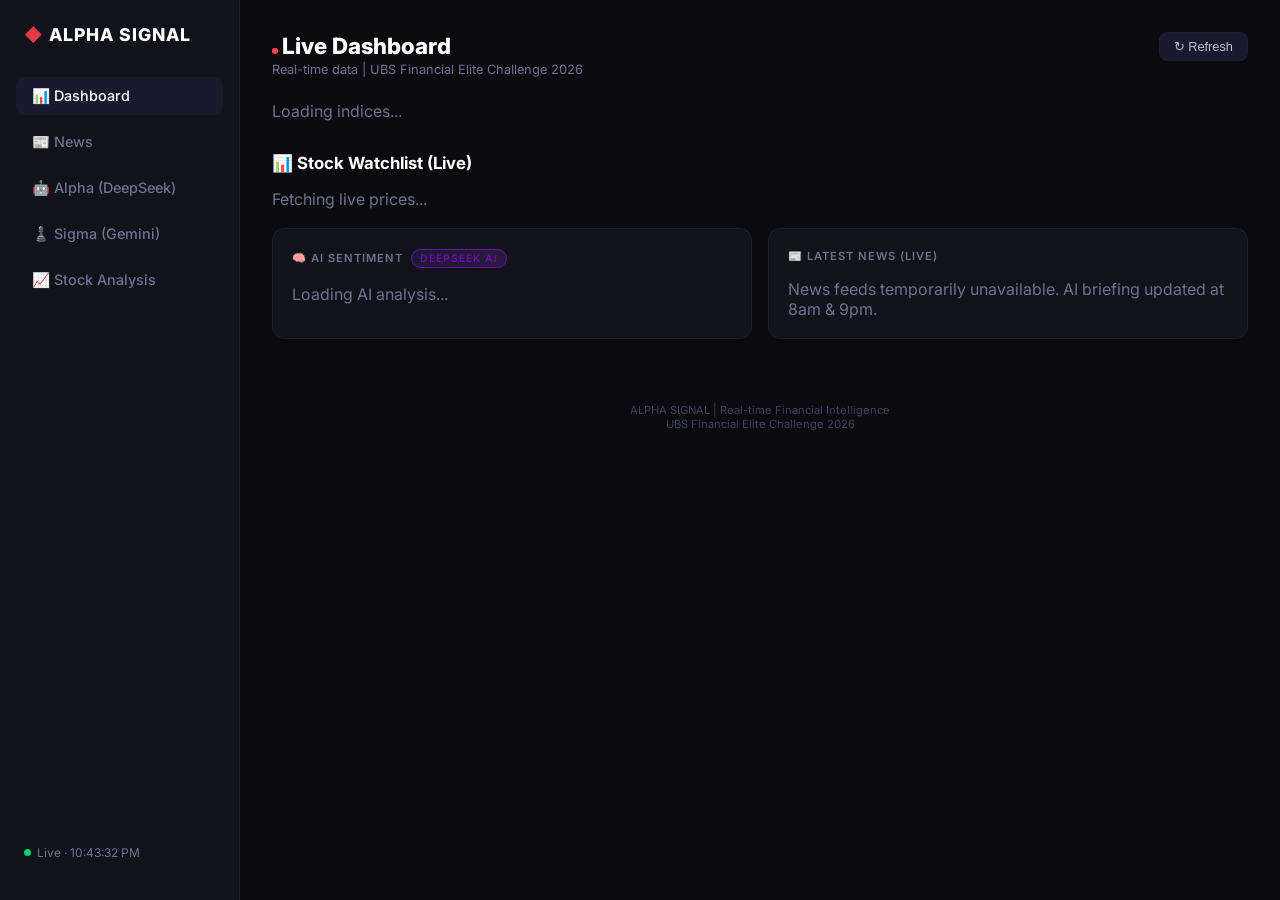
==== docs/index.html @ ae9f5c09 "Add fallback to DeepSeek if Gemini API key fails Made-with: Cursor" ====
<!DOCTYPE html>
<html lang="en">
<head>
<meta charset="UTF-8">
<meta name="viewport" content="width=device-width, initial-scale=1.0">
<title>Alpha Signal | AI Financial Intelligence</title>
<link href="https://fonts.googleapis.com/css2?family=Inter:wght@400;500;600;700;800&display=swap" rel="stylesheet">
<style>
:root{--bg:#0a0a0f;--bg2:#12121a;--card:#1a1a2e;--border:#1e1e2e;--border2:#2a2a3a;--txt:#fff;--txt2:#c0c0d0;--muted:#707090;--red:#e63946;--green:#00d26a;--blue:#4361ee;--yellow:#ffd60a;--purple:#7209b7}
*{margin:0;padding:0;box-sizing:border-box}
body{font-family:'Inter',sans-serif;background:var(--bg);color:var(--txt2);min-height:100vh;display:flex}
.sidebar{position:fixed;top:0;left:0;width:240px;height:100vh;background:var(--bg2);border-right:1px solid var(--border);padding:1.5rem 1rem;z-index:1000;transition:transform .3s ease;display:flex;flex-direction:column}
.sidebar-header{display:flex;justify-content:space-between;align-items:center;margin-bottom:2rem;padding:0 .5rem}
.logo{font-size:1.1rem;font-weight:800;color:var(--txt);letter-spacing:1px}.logo span{color:var(--red)}
.nav-links{display:flex;flex-direction:column;gap:8px;list-style:none;flex:1}
.nav-links a{color:var(--muted);text-decoration:none;padding:10px 16px;border-radius:8px;font-size:.9rem;font-weight:500;transition:.2s;cursor:pointer;display:flex;align-items:center;gap:10px}
.nav-links a:hover,.nav-links a.active{color:var(--txt);background:var(--card)}
.status{display:flex;align-items:center;gap:6px;font-size:.75rem;color:var(--muted);padding:1rem .5rem}
.dot{width:7px;height:7px;border-radius:50%;background:var(--green);animation:p 2s infinite}
@keyframes p{0%,100%{opacity:1}50%{opacity:.4}}
.main{padding:2rem;margin-left:240px;flex:1;max-width:1200px;width:calc(100% - 240px)}
.mobile-header{display:none}
.overlay{display:none}
.close-btn{display:none;background:none;border:none;color:var(--txt);font-size:1.5rem;cursor:pointer}
.g2{display:grid;grid-template-columns:1fr 1fr;gap:1rem}
.g3{display:grid;grid-template-columns:1fr 1fr 1fr;gap:1rem}
.g4{display:grid;grid-template-columns:repeat(auto-fit, minmax(220px, 1fr));gap:1rem}
.card{background:var(--bg2);border:1px solid var(--border);border-radius:12px;padding:1.2rem;transition:.2s}
.card:hover{border-color:var(--border2)}
.ct{font-size:.7rem;font-weight:600;color:var(--muted);text-transform:uppercase;letter-spacing:1px;margin-bottom:1rem;display:flex;align-items:center;gap:8px}
.sc{background:var(--bg2);border:1px solid var(--border);border-radius:12px;padding:1.2rem;border-left:3px solid var(--border2);transition:.2s}
.sc:hover{transform:translateY(-1px)}.sc.up{border-left-color:var(--green)}.sc.dn{border-left-color:var(--red)}
.sn{font-size:.95rem;font-weight:700;color:var(--txt)}.st{font-size:.7rem;color:var(--muted)}
.sp{font-size:1.7rem;font-weight:800;margin:.2rem 0}
.sm{display:flex;gap:1rem;margin-top:.5rem;font-size:.7rem;color:var(--muted)}
.up-c{color:var(--green)}.dn-c{color:var(--red)}
.ib{display:flex;gap:.5rem;overflow-x:auto;padding:.5rem 0}
.idx{background:var(--card);border:1px solid var(--border);border-radius:8px;padding:.5rem 1rem;min-width:140px;flex-shrink:0}
.idx .n{font-size:.65rem;color:var(--muted);text-transform:uppercase}.idx .v{font-size:1rem;font-weight:700;color:var(--txt)}.idx .c{font-size:.75rem;font-weight:600}
.ni{padding:.6rem 0;border-bottom:1px solid var(--border)}.ni:last-child{border:0}
.ni a{color:var(--txt2);text-decoration:none;font-size:.85rem;font-weight:500;line-height:1.4;display:block}.ni a:hover{color:var(--red)}
.ni .nm{font-size:.65rem;color:var(--muted);margin-top:2px}
.brief{background:var(--card);border-radius:10px;padding:1.5rem;line-height:1.8;font-size:.88rem;white-space:pre-wrap;max-height:600px;overflow-y:auto;color:var(--txt2)}
.brief::-webkit-scrollbar{width:5px}.brief::-webkit-scrollbar-thumb{background:var(--border2);border-radius:3px}
.tag{display:inline-block;background:var(--card);color:var(--muted);padding:2px 8px;border-radius:10px;font-size:.65rem;margin:2px}
.ai-b{display:inline-flex;align-items:center;gap:4px;background:linear-gradient(135deg,#1a1a2e,#2a1a3e);border:1px solid var(--purple);color:var(--purple);padding:2px 8px;border-radius:12px;font-size:.65rem;font-weight:600}
.tabs{display:flex;gap:4px;margin-bottom:.75rem;border-bottom:1px solid var(--border);padding-bottom:4px}
.tab{background:none;border:none;color:var(--muted);padding:6px 14px;font-size:.8rem;cursor:pointer;border-bottom:2px solid transparent;transition:.2s}
.tab:hover{color:var(--txt2)}.tab.active{color:var(--red);border-bottom-color:var(--red)}
.tc{display:none}.tc.active{display:block}
.sec{display:flex;justify-content:space-between;align-items:center;margin:1.5rem 0 1rem}
.sec-t{font-size:1.05rem;font-weight:700;color:var(--txt);display:flex;align-items:center;gap:8px}
.ph h1{font-size:1.4rem;font-weight:800;color:var(--txt);margin-bottom:.2rem}.ph p{color:var(--muted);font-size:.8rem}
.live-dot{display:inline-block;width:6px;height:6px;border-radius:50%;background:#ff4444;margin-right:4px;animation:p 1s infinite}
.sentc{background:var(--card);border-radius:10px;padding:1rem;margin-bottom:.75rem}
.sentbar{height:6px;background:var(--border);border-radius:3px;overflow:hidden;margin:6px 0}
.sentfill{height:100%;border-radius:3px}
.fb{background:linear-gradient(90deg,var(--green),#00ff88)}.fbe{background:linear-gradient(90deg,var(--red),#ff6b6b)}.fn{background:linear-gradient(90deg,var(--yellow),#ffed4a)}
.mood-badge{display:inline-block;padding:3px 14px;border-radius:20px;font-size:.7rem;font-weight:700;letter-spacing:1px}
.footer{text-align:center;padding:2rem;color:#404060;font-size:.7rem;margin-top:2rem}
.refresh-btn{background:var(--card);border:1px solid var(--border);color:var(--txt2);padding:6px 14px;border-radius:8px;font-size:.8rem;cursor:pointer;transition:.2s}
.refresh-btn:hover{background:var(--border2);color:var(--txt)}
@media(max-width:1100px){.g4{grid-template-columns:1fr 1fr}}
@media(max-width:900px){
  .g2,.g3,.g4{grid-template-columns:1fr}
  .sidebar{transform:translateX(-100%)}
  .sidebar.open{transform:translateX(0)}
  .main{margin-left:0;padding:1rem;margin-top:60px;width:100%}
  .mobile-header{display:flex;position:fixed;top:0;left:0;width:100%;height:60px;background:var(--bg2);border-bottom:1px solid var(--border);align-items:center;justify-content:space-between;padding:0 1rem;z-index:999}
  .menu-btn{background:none;border:none;color:var(--txt);font-size:1.5rem;cursor:pointer}
  .close-btn{display:block}
  .overlay.open{display:block;position:fixed;top:0;left:0;width:100%;height:100vh;background:rgba(0,0,0,0.5);z-index:998}
}
</style>
</head>
<body>

<!-- Mobile Header -->
<div class="mobile-header">
  <button class="menu-btn" onclick="toggleSidebar()">☰</button>
  <div class="logo"><span>◆</span> ALPHA</div>
  <div class="status"><div class="dot"></div><span id="ts-mobile">Live</span></div>
</div>

<!-- Sidebar -->
<aside class="sidebar" id="sidebar">
  <div class="sidebar-header">
    <div class="logo"><span>◆</span> ALPHA SIGNAL</div>
    <button class="close-btn" onclick="toggleSidebar()">×</button>
  </div>
  <ul class="nav-links">
    <li><a class="active" onclick="show('dash'); toggleSidebar()">📊 Dashboard</a></li>
    <li><a onclick="show('news'); toggleSidebar()">📰 News</a></li>
    <li><a onclick="show('briefing'); toggleSidebar()">🤖 Alpha (DeepSeek)</a></li>
    <li><a onclick="show('sigma'); toggleSidebar()">♟️ Sigma (Gemini)</a></li>
    <li><a onclick="show('analysis'); toggleSidebar()">📈 Stock Analysis</a></li>
  </ul>
  <div class="status"><div class="dot"></div><span id="ts">Loading...</span></div>
</aside>

<!-- Overlay -->
<div class="overlay" id="overlay" onclick="toggleSidebar()"></div>

<div class="main">
  <!-- Dashboard -->
  <div id="page-dash">
    <div style="display:flex;justify-content:space-between;align-items:flex-start">
      <div class="ph"><h1><span class="live-dot"></span>Live Dashboard</h1><p>Real-time data | UBS Financial Elite Challenge 2026</p></div>
      <button class="refresh-btn" onclick="refreshAll()">↻ Refresh</button>
    </div>

    <div class="ib" id="idx-strip" style="margin-top:1rem"><div style="color:var(--muted)">Loading indices...</div></div>

    <div class="sec"><div class="sec-t">📊 Stock Watchlist (Live)</div></div>
    <div class="g4" id="stock-cards"><div style="color:var(--muted)">Fetching live prices...</div></div>

    <div class="g2" style="margin-top:1.2rem">
      <div class="card">
        <div class="ct">🧠 AI Sentiment <span class="ai-b">DeepSeek AI</span></div>
        <div id="sent-box"><div style="color:var(--muted)">Loading AI analysis...</div></div>
      </div>
      <div class="card">
        <div class="ct">📰 Latest News (Live)</div>
        <div id="news-brief"><div style="color:var(--muted)">Fetching news...</div></div>
      </div>
    </div>
  </div>

  <!-- News -->
  <div id="page-news" style="display:none">
    <div class="ph"><h1><span class="live-dot"></span>Live News Feed</h1><p>Real-time financial news</p></div>
    <div class="card">
      <div class="tabs">
        <button class="tab active" onclick="ntab(this,'n-all')">All</button>
        <button class="tab" onclick="ntab(this,'n-biz')">Business</button>
        <button class="tab" onclick="ntab(this,'n-tech')">Tech</button>
        <button class="tab" onclick="ntab(this,'n-mkt')">Markets</button>
      </div>
      <div id="n-all" class="tc active"></div>
      <div id="n-biz" class="tc"></div>
      <div id="n-tech" class="tc"></div>
      <div id="n-mkt" class="tc"></div>
    </div>
  </div>

  <!-- Briefing -->
  <div id="page-briefing" style="display:none">
    <div class="ph"><h1>Alpha Morning Briefing</h1><p>Alpha's daily market commentary <span class="ai-b">DeepSeek AI</span></p></div>
    <div id="ai-section">
      <div class="brief" id="brief-text">Loading Alpha briefing...</div>
      <div class="card" style="margin-top:1rem">
        <div class="ct">🔑 Key Themes</div>
        <div id="kw-box"></div>
      </div>
    </div>
  </div>

  <!-- Sigma Page -->
  <div id="page-sigma" style="display:none">
    <div class="ph"><h1>Sigma Institutional Briefing</h1><p>Elite quantitative strategy <span class="ai-b" style="border-color:var(--green);color:var(--green)">Gemini AI</span></p></div>
    <div class="mood-card" id="sigma-mood-box" style="background:linear-gradient(135deg,var(--card),#0a1a10);">
      <div class="mood-emoji" id="sigma-mood-emoji">...</div>
      <div class="mood-label" id="sigma-mood-vibe">Loading mood...</div>
      <div class="mood-badge" id="sigma-mood-badge" style="background:var(--card);color:var(--muted);">LOADING</div>
    </div>
    <div class="brief" id="sigma-brief-text">Loading Sigma briefing...</div>
  </div>

  <!-- Analysis Page -->
  <div id="page-analysis" style="display:none">
    <div class="ph"><h1>5-Dimension Stock Analysis & Pair Selection</h1><p>AI-powered long/short recommendation for UBS competition <span class="ai-b">DeepSeek AI</span></p></div>

    <div class="card" style="margin-bottom:1rem;border-left:3px solid var(--green);">
      <div class="ct">FINAL VERDICT</div>
      <div id="verdict-box" class="brief" style="min-height:100px">Loading analysis...</div>
    </div>

    <div class="g2" style="margin-bottom:1rem">
      <div class="card" style="border-left:3px solid var(--green)">
        <div class="ct">📈 LONG Position</div>
        <div id="long-box"></div>
      </div>
      <div class="card" style="border-left:3px solid var(--red)">
        <div class="ct">📉 SHORT Candidates</div>
        <div id="short-box"></div>
      </div>
    </div>

    <div class="g2" style="margin-bottom:1rem">
      <div class="card"><div class="ct">📊 Dimension 1: Fundamentals</div><div id="d1-box" class="brief" style="max-height:300px"></div></div>
      <div class="card"><div class="ct">📈 Dimension 2: Technicals</div><div id="d2-box" class="brief" style="max-height:300px"></div></div>
    </div>
    <div class="g2" style="margin-bottom:1rem">
      <div class="card"><div class="ct">🧠 Dimension 3: Sentiment</div><div id="d3-box" class="brief" style="max-height:300px"></div></div>
      <div class="card"><div class="ct">🏢 Dimension 4: Competitive</div><div id="d4-box" class="brief" style="max-height:300px"></div></div>
    </div>
    <div class="card" style="margin-bottom:1rem"><div class="ct">🌍 Dimension 5: Macro & Geopolitical</div><div id="d5-box" class="brief" style="max-height:300px"></div></div>

    <div class="card"><div class="ct">🤖 AI Pair Trade Recommendation</div><div id="pair-box" class="brief" style="min-height:200px"></div></div>
  </div>

  <div class="footer">ALPHA SIGNAL | Real-time Financial Intelligence<br>UBS Financial Elite Challenge 2026</div>
</div>

<script>
const PROXIES=[
  u=>'https://api.allorigins.win/raw?url='+encodeURIComponent(u),
  u=>'https://corsproxy.io/?'+encodeURIComponent(u),
  u=>'https://api.codetabs.com/v1/proxy?quest='+encodeURIComponent(u),
];
let proxyIdx=0;
function proxy(u){return PROXIES[proxyIdx%PROXIES.length](u);}

const STOCKS={
  '小米集团':{t:'1810.HK',m:'HKEX'},
  'QQQ':{t:'QQQ',m:'NASDAQ'},
  'Intel':{t:'INTC',m:'NASDAQ'},
  '微软':{t:'MSFT',m:'NASDAQ'},
  'Bitcoin':{t:'BTC-USD',m:'Crypto'},
};
const INDICES={'S&P 500':'^GSPC','NASDAQ':'^IXIC','Hang Seng':'^HSI','Dow Jones':'^DJI'};
const RSS_FEEDS=[
  {cat:'biz',name:'CNBC',url:'https://search.cnbc.com/rs/search/combinedcms/view.xml?partnerId=wrss01&id=100003114'},
  {cat:'tech',name:'CNBC Tech',url:'https://search.cnbc.com/rs/search/combinedcms/view.xml?partnerId=wrss01&id=19854910'},
  {cat:'mkt',name:'Reuters',url:'https://feeds.reuters.com/reuters/businessNews'},
  {cat:'mkt',name:'Yahoo',url:'https://finance.yahoo.com/news/rssindex'},
];

let cachedData={};

function toggleSidebar(){
  if(window.innerWidth<=900){
    document.getElementById('sidebar').classList.toggle('open');
    document.getElementById('overlay').classList.toggle('open');
  }
}

function show(p){
  ['dash','news','briefing','sigma','analysis'].forEach(x=>document.getElementById('page-'+x).style.display=x===p?'block':'none');
  document.querySelectorAll('.nav-links a').forEach(a=>a.classList.remove('active'));
  event.target.classList.add('active');
}
function ntab(btn,id){
  btn.parentElement.querySelectorAll('.tab').forEach(b=>b.classList.remove('active'));btn.classList.add('active');
  btn.closest('.card').querySelectorAll('.tc').forEach(t=>t.classList.remove('active'));
  document.getElementById(id).classList.add('active');
}

async function fetchYahoo(ticker){
  for(let i=0;i<PROXIES.length;i++){
    try{
      const url=`https://query1.finance.yahoo.com/v8/finance/chart/${encodeURIComponent(ticker)}?range=5d&interval=1d`;
      const p=PROXIES[(proxyIdx+i)%PROXIES.length](url);
      const r=await fetch(p,{signal:AbortSignal.timeout(8000)});
      const d=await r.json();
      const res=d.chart.result[0];
      const meta=res.meta;
      const q=res.indicators.quote[0];
      const closes=q.close.filter(v=>v!=null);
      const latest=closes[closes.length-1];
      const prev=closes.length>1?closes[closes.length-2]:latest;
      const chg=latest-prev;
      const pct=(chg/prev)*100;
      proxyIdx=(proxyIdx+i)%PROXIES.length;
      return{
        price:latest.toFixed(2),
        change:chg.toFixed(2),
        change_pct:pct.toFixed(2),
        high:Math.max(...q.high.filter(v=>v!=null)).toFixed(2),
        low:Math.min(...q.low.filter(v=>v!=null)).toFixed(2),
        volume:q.volume.filter(v=>v!=null).pop()||0,
        currency:meta.currency,
      };
    }catch(e){continue;}
  }
  return null;
}

function renderStockCard(name,ticker,market,d){
  const dir=parseFloat(d.change_pct)>=0?'up':'dn';
  const arrow=dir==='up'?'▲':'▼';
  const cur=market==='Crypto'?'$':d.currency==='HKD'?'HK$':'$';
  return`<div class="sc ${dir}">
    <div style="display:flex;justify-content:space-between;align-items:flex-start">
      <div><div class="sn">${name}</div><div class="st">${ticker} · ${market}</div></div>
      <div class="${dir}-c" style="font-weight:700;font-size:.85rem">${arrow} ${parseFloat(d.change_pct).toFixed(2)}%</div>
    </div>
    <div class="sp ${dir}-c">${cur}${parseFloat(d.price).toLocaleString()}</div>
    <div class="sm"><span>Chg: ${d.change||''}</span><span>H: ${d.high||''}</span><span>L: ${d.low||''}</span><span>Vol: ${fmt(d.volume||0)}</span></div>
  </div>`;
}

async function loadStocks(){
  const el=document.getElementById('stock-cards');
  // First show cached data immediately
  if(cachedData&&cachedData.stocks){
    let html='';
    for(const[name,d]of Object.entries(cachedData.stocks)){
      if(d.error)continue;
      const s=Object.values(STOCKS).find(x=>x.t===d.ticker)||{m:''};
      html+=renderStockCard(name,d.ticker,s.m||'',d);
    }
    if(html)el.innerHTML=html;
  }
  // Then try live Yahoo data as upgrade
  try{
    const entries=Object.entries(STOCKS);
    const results=await Promise.all(entries.map(([n,s])=>fetchYahoo(s.t)));
    let html='';let gotAny=false;
    entries.forEach(([name,s],i)=>{
      const d=results[i];
      if(d){html+=renderStockCard(name,s.t,s.m,d);gotAny=true;}
    });
    if(gotAny)el.innerHTML=html;
  }catch(e){}
}

async function loadIndices(){
  const el=document.getElementById('idx-strip');
  // Show cached first
  if(cachedData&&cachedData.indices){
    let html='';
    for(const[name,d]of Object.entries(cachedData.indices)){
      if(d.error||!d.price)continue;
      const cls=d.change_pct>=0?'up-c':'dn-c';
      const arrow=d.change_pct>=0?'▲':'▼';
      html+=`<div class="idx"><div class="n">${name}</div><div class="v">${parseFloat(d.price).toLocaleString()}</div><div class="c ${cls}">${arrow} ${parseFloat(d.change_pct).toFixed(2)}%</div></div>`;
    }
    if(html)el.innerHTML=html;
  }
  // Try live upgrade
  try{
    const entries=Object.entries(INDICES);
    const results=await Promise.all(entries.map(([n,t])=>fetchYahoo(t)));
    let html='';let gotAny=false;
    entries.forEach(([name,t],i)=>{
      const d=results[i];
      if(d){
        const cls=parseFloat(d.change_pct)>=0?'up-c':'dn-c';
        const arrow=parseFloat(d.change_pct)>=0?'▲':'▼';
        html+=`<div class="idx"><div class="n">${name}</div><div class="v">${parseFloat(d.price).toLocaleString()}</div><div class="c ${cls}">${arrow} ${d.change_pct}%</div></div>`;
        gotAny=true;
      }
    });
    if(gotAny)el.innerHTML=html;
  }catch(e){}
}

function parseRSS(xml,source){
  const arts=[];
  try{
    const doc=new DOMParser().parseFromString(xml,'text/xml');
    doc.querySelectorAll('item').forEach(item=>{
      const title=item.querySelector('title')?.textContent||'';
      const link=item.querySelector('link')?.textContent||'';
      const pub=item.querySelector('pubDate')?.textContent||'';
      if(title)arts.push({title,link,source,published:pub?new Date(pub).toLocaleString():''});
    });
  }catch(e){}
  return arts;
}

async function fetchRSS(feed){
  for(let i=0;i<PROXIES.length;i++){
    try{
      const p=PROXIES[(proxyIdx+i)%PROXIES.length](feed.url);
      const r=await fetch(p,{signal:AbortSignal.timeout(8000)});
      const txt=await r.text();
      if(txt.includes('<item')||txt.includes('<entry')){
        proxyIdx=(proxyIdx+i)%PROXIES.length;
        return parseRSS(txt,feed.name);
      }
    }catch(e){continue;}
  }
  return [];
}

async function loadNews(){
  const allNews=[];
  const catMap={biz:[],tech:[],mkt:[]};
  document.getElementById('news-brief').innerHTML='<div style="color:var(--muted)">Fetching live news...</div>';

  const results=await Promise.all(RSS_FEEDS.map(f=>fetchRSS(f)));
  RSS_FEEDS.forEach((f,i)=>{
    const arts=results[i]||[];
    if(!catMap[f.cat])catMap[f.cat]=[];
    catMap[f.cat].push(...arts);
    allNews.push(...arts);
  });

  document.getElementById('news-brief').innerHTML=nlist(allNews.slice(0,8));
  document.getElementById('n-all').innerHTML=nlist(allNews.slice(0,30));
  document.getElementById('n-biz').innerHTML=nlist(catMap.biz||[]);
  document.getElementById('n-tech').innerHTML=nlist(catMap.tech||[]);
  document.getElementById('n-mkt').innerHTML=nlist(catMap.mkt||[]);

  if(allNews.length===0){
    document.getElementById('news-brief').innerHTML='<div style="color:var(--muted)">News feeds temporarily unavailable. AI briefing updated at 8am & 9pm.</div>';
  }
}

async function loadAnalysis(){
  try{
    const r=await fetch('data/analysis.json');
    const A=await r.json();
    document.getElementById('verdict-box').textContent=A.final_verdict||'No analysis yet';
    document.getElementById('d1-box').textContent=A.dim1_fundamentals?.analysis||'';
    document.getElementById('d2-box').textContent=A.dim2_technicals?.analysis||'';
    document.getElementById('d3-box').textContent=A.dim3_sentiment?.analysis||'';
    document.getElementById('d4-box').textContent=A.dim4_competitive?.analysis||'';
    document.getElementById('d5-box').textContent=A.dim5_macro?.analysis||'';
    document.getElementById('pair-box').textContent=A.pair_recommendation||'';

    // Long position card
    const ld=A.dim1_fundamentals?.data||{};
    document.getElementById('long-box').innerHTML=`
      <div style="font-size:1.5rem;font-weight:800;color:var(--green);margin-bottom:.5rem">LONG 小米 (1810.HK)</div>
      <div style="font-size:.85rem;color:var(--txt2);line-height:1.6">
        <div>Price: HK$${ld.price||'--'} | PE: ${ld.pe_ratio||'--'} | PB: ${ld.pb_ratio||'--'}</div>
        <div>Revenue Growth: ${ld.revenue_growth?((ld.revenue_growth*100).toFixed(1)+'%'):'--'}</div>
        <div>Analyst Target: HK$${ld.analyst_target||'--'}</div>
        <div>Recommendation: ${ld.recommendation||'--'}</div>
        <div style="margin-top:.5rem;color:var(--green)">Upside: ${ld.analyst_target&&ld.price?((ld.analyst_target/ld.price-1)*100).toFixed(0)+'%':'--'} to analyst target</div>
      </div>`;

    // Short candidates
    const tops=A.top_candidates||[];
    let sh='';
    tops.slice(0,5).forEach((c,i)=>{
      sh+=`<div style="padding:.5rem 0;border-bottom:1px solid var(--border);display:flex;justify-content:space-between">
        <div><span style="color:var(--red);font-weight:700">#${i+1}</span> <span style="color:var(--txt)">${c.name}</span> <span style="color:var(--muted);font-size:.75rem">${c.ticker}</span></div>
        <div style="color:var(--red);font-weight:600">Score: ${c.score}</div>
      </div>`;
    });
    document.getElementById('short-box').innerHTML=sh||'No candidates';
  }catch(e){
    document.getElementById('verdict-box').textContent='Analysis not yet generated. Run full_analysis.py to generate.';
  }
}

async function loadAI(){
  try{
    const r=await fetch('data/latest.json');
    const D=await r.json();
    cachedData=D;
    // Sentiment
    const sb=document.getElementById('sent-box');
    let ss='';
    for(const[t,s]of Object.entries(D.sentiment||{})){
      if(!s||!s.overall_sentiment)continue;
      const bc=s.overall_sentiment==='bullish'?'background:#0a2e1a;color:#00d26a':s.overall_sentiment==='bearish'?'background:#2e0a0f;color:#e63946':'background:#2e2a0a;color:#ffd60a';
      const sc2=s.sentiment_score||0;
      const pct=((sc2+1)/2*100).toFixed(0);
      const fc=sc2>0?'fb':sc2<0?'fbe':'fn';
      ss+=`<div class="sentc"><div style="display:flex;justify-content:space-between;align-items:center"><span style="font-weight:600;color:var(--txt);font-size:.85rem">${t.toUpperCase()}</span><span class="mood-badge" style="${bc}">${s.overall_sentiment}</span></div><div class="sentbar"><div class="sentfill ${fc}" style="width:${pct}%"></div></div><div style="font-size:.73rem;color:var(--muted)">${s.analysis_cn||s.short_term_outlook||''}</div></div>`;
    }
    sb.innerHTML=ss||'<div style="color:var(--muted)">Run daily pipeline to generate AI sentiment</div>';
    // Briefing
    document.getElementById('brief-text').textContent=D.briefing||'No Alpha briefing yet. Updated at 8am & 9pm daily.';
    
    // Sigma
    const sm=D.mood_sigma||{};
    document.getElementById('sigma-mood-emoji').textContent=sm.emoji||'♟️';
    document.getElementById('sigma-mood-vibe').textContent='"'+(sm.vibe||'Analyzing...')+'"';
    const smb=document.getElementById('sigma-mood-badge');
    smb.textContent='MOOD: '+(sm.mood||'unknown').toUpperCase();
    const smc={'euphoric':'#0a3e1a;color:#00ff88','calculated':'#1a2e1a;color:#00d26a','bored':'#1a1a2e;color:#4361ee','predatory':'#2e2a0a;color:#ffd60a','clinical':'#2e0a0f;color:#e63946'};
    smb.style.cssText='display:inline-block;padding:3px 14px;border-radius:20px;font-size:.7rem;font-weight:700;letter-spacing:1px;margin-top:.5rem;background:'+(smc[sm.mood]||smc.calculated);
    document.getElementById('sigma-brief-text').textContent=D.briefing_sigma||'No Sigma briefing yet.';

    // Keywords
    const kb=document.getElementById('kw-box');let kh='';
    const kw=D.keywords||{};
    if(kw.keywords){kh+='<div>';kw.keywords.forEach(k=>{kh+=`<span class="tag" style="font-size:${.7+(k.importance||.5)*.4}rem;padding:4px 12px;margin:3px">${k.word}</span>`;});kh+='</div>';}
    if(kw.themes){kw.themes.forEach(t=>{kh+=`<div style="margin:6px 0"><strong style="color:var(--txt)">${t.theme}</strong> <span style="color:var(--muted);font-size:.8rem">— ${t.description}</span></div>`;});}
    kb.innerHTML=kh||'';
  }catch(e){
    document.getElementById('brief-text').textContent='AI data not yet generated. Will update at 8am & 9pm.';
  }
}

function nlist(arts){
  if(!arts||!arts.length)return'<div style="color:var(--muted);padding:.5rem">No news</div>';
  return arts.map(a=>`<div class="ni"><a href="${a.link}" target="_blank">${a.title}</a><div class="nm">${a.source} · ${a.published}</div></div>`).join('');
}
function fmt(n){if(!n)return'0';if(n>=1e9)return(n/1e9).toFixed(1)+'B';if(n>=1e6)return(n/1e6).toFixed(0)+'M';if(n>=1e3)return(n/1e3).toFixed(0)+'K';return n.toLocaleString();}

async function refreshAll(){
  document.getElementById('ts').textContent='Refreshing...';
  document.getElementById('ts-mobile').textContent='Refreshing...';
  await Promise.all([loadStocks(),loadIndices(),loadNews()]);
  const t = 'Live · '+new Date().toLocaleTimeString();
  document.getElementById('ts').textContent=t;
  document.getElementById('ts-mobile').textContent=t;
}

async function init(){
  document.getElementById('ts').textContent='Loading...';
  document.getElementById('ts-mobile').textContent='Loading...';
  await loadAI();
  await Promise.all([loadStocks(),loadIndices(),loadNews(),loadAnalysis()]);
  const t = 'Live · '+new Date().toLocaleTimeString();
  document.getElementById('ts').textContent=t;
  document.getElementById('ts-mobile').textContent=t;
}
init();
</script>
</body>
</html>
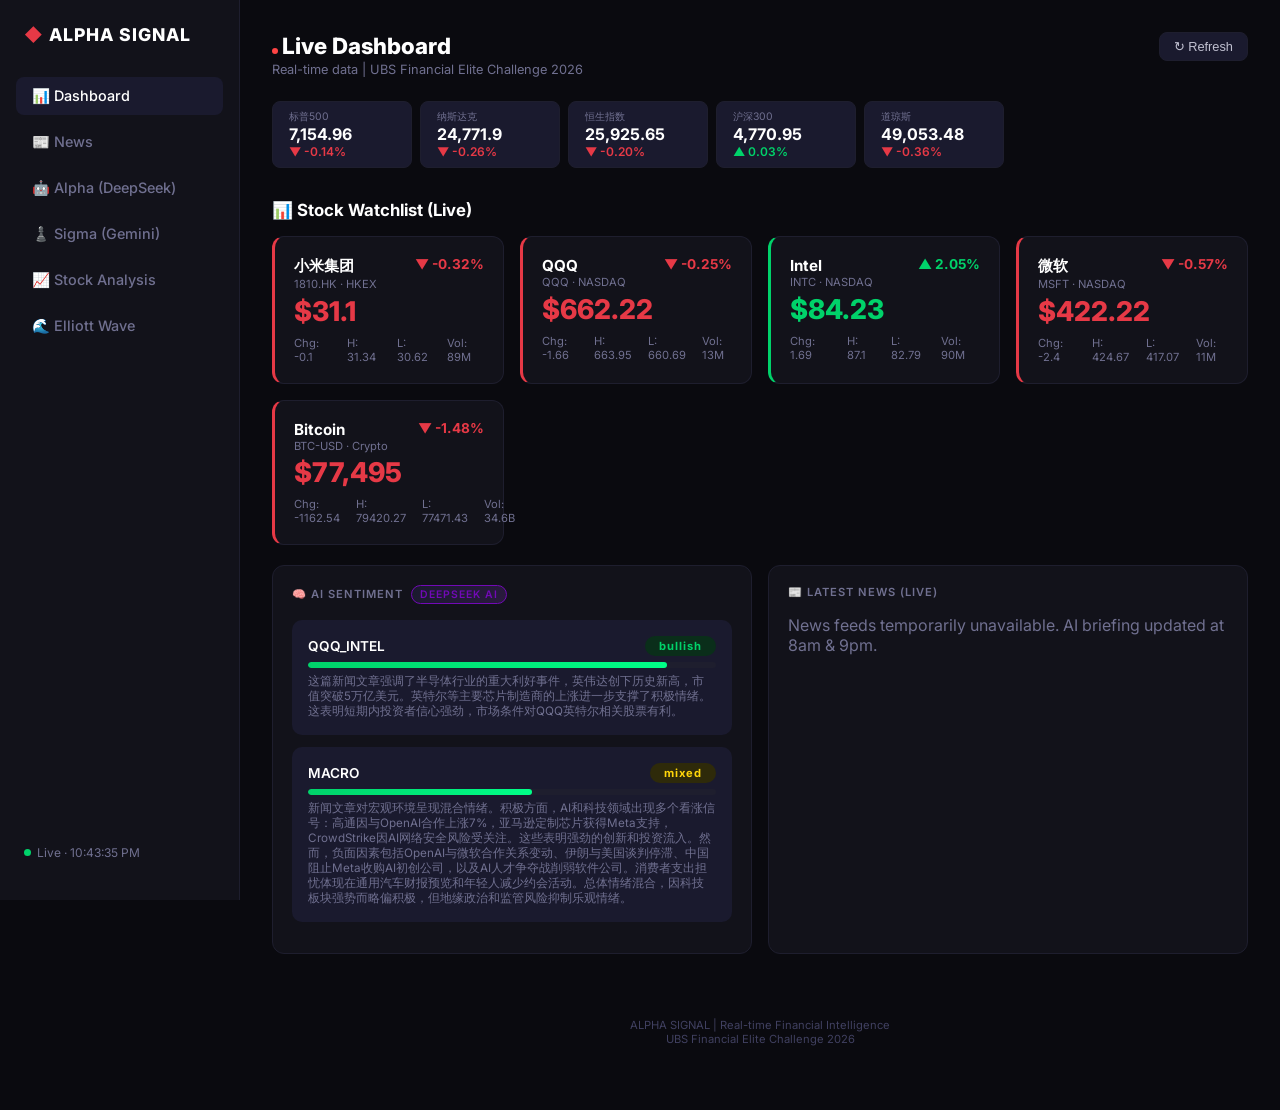
==== commit 074cb354: "Add Elliott Wave Predictor page with auto pivot detection and Fibonacci projection Made-with: Cursor" ====
--- a/docs/index.html
+++ b/docs/index.html
@@ -5,6 +5,7 @@
 <meta name="viewport" content="width=device-width, initial-scale=1.0">
 <title>Alpha Signal | AI Financial Intelligence</title>
 <link href="https://fonts.googleapis.com/css2?family=Inter:wght@400;500;600;700;800&display=swap" rel="stylesheet">
+<script src="https://cdn.plot.ly/plotly-2.35.2.min.js"></script>
 <style>
 :root{--bg:#0a0a0f;--bg2:#12121a;--card:#1a1a2e;--border:#1e1e2e;--border2:#2a2a3a;--txt:#fff;--txt2:#c0c0d0;--muted:#707090;--red:#e63946;--green:#00d26a;--blue:#4361ee;--yellow:#ffd60a;--purple:#7209b7}
 *{margin:0;padding:0;box-sizing:border-box}
@@ -94,6 +95,7 @@
     <li><a onclick="show('briefing'); toggleSidebar()">🤖 Alpha (DeepSeek)</a></li>
     <li><a onclick="show('sigma'); toggleSidebar()">♟️ Sigma (Gemini)</a></li>
     <li><a onclick="show('analysis'); toggleSidebar()">📈 Stock Analysis</a></li>
+    <li><a onclick="show('wave'); toggleSidebar()">🌊 Elliott Wave</a></li>
   </ul>
   <div class="status"><div class="dot"></div><span id="ts">Loading...</span></div>
 </aside>
@@ -164,6 +166,64 @@
       <div class="mood-badge" id="sigma-mood-badge" style="background:var(--card);color:var(--muted);">LOADING</div>
     </div>
     <div class="brief" id="sigma-brief-text">Loading Sigma briefing...</div>
+  </div>
+
+  <!-- Elliott Wave Page -->
+  <div id="page-wave" style="display:none">
+    <div class="ph"><h1>🌊 Elliott Wave Predictor</h1><p>Auto-detect Elliott Wave pattern + Fibonacci projection for any stock</p></div>
+
+    <div class="card" style="margin-bottom:1rem">
+      <div class="ct">⚙️ Stock Selection</div>
+      <div style="display:flex;flex-wrap:wrap;gap:10px;align-items:center">
+        <input id="wave-ticker" type="text" placeholder="Enter ticker (e.g. AAPL, MSFT, TSLA)" value="AAPL"
+          style="background:var(--card);border:1px solid var(--border);color:var(--txt);padding:8px 14px;border-radius:8px;font-size:.9rem;width:240px">
+        <select id="wave-period" style="background:var(--card);border:1px solid var(--border);color:var(--txt);padding:8px 14px;border-radius:8px;font-size:.9rem">
+          <option value="6mo">6 Months</option>
+          <option value="1y" selected>1 Year</option>
+          <option value="2y">2 Years</option>
+          <option value="5y">5 Years</option>
+        </select>
+        <select id="wave-sensitivity" style="background:var(--card);border:1px solid var(--border);color:var(--txt);padding:8px 14px;border-radius:8px;font-size:.9rem">
+          <option value="3">Sensitivity: High (3%)</option>
+          <option value="5" selected>Sensitivity: Medium (5%)</option>
+          <option value="8">Sensitivity: Low (8%)</option>
+        </select>
+        <button class="refresh-btn" onclick="analyzeWave()" style="background:var(--red);color:#fff">🌊 Analyze Wave</button>
+        <span style="font-size:.8rem;color:var(--muted)">Quick:</span>
+        <button class="refresh-btn" onclick="quickWave('TSLA')">TSLA</button>
+        <button class="refresh-btn" onclick="quickWave('NVDA')">NVDA</button>
+        <button class="refresh-btn" onclick="quickWave('META')">META</button>
+        <button class="refresh-btn" onclick="quickWave('GOOGL')">GOOGL</button>
+        <button class="refresh-btn" onclick="quickWave('AMZN')">AMZN</button>
+        <button class="refresh-btn" onclick="quickWave('SPY')">SPY</button>
+      </div>
+    </div>
+
+    <div class="card" style="margin-bottom:1rem">
+      <div id="wave-chart" style="height:600px;background:var(--bg2);border-radius:10px">
+        <div style="text-align:center;padding:5rem;color:var(--muted)">Click "Analyze Wave" to detect Elliott Wave pattern</div>
+      </div>
+    </div>
+
+    <div class="g2">
+      <div class="card" style="border-left:3px solid var(--blue)">
+        <div class="ct">📊 Current Wave Position</div>
+        <div id="wave-position" style="font-size:.9rem;line-height:1.7;color:var(--txt2)">No analysis yet</div>
+      </div>
+      <div class="card" style="border-left:3px solid var(--green)">
+        <div class="ct">🎯 Fibonacci Projection</div>
+        <div id="wave-projection" style="font-size:.9rem;line-height:1.7;color:var(--txt2)">No analysis yet</div>
+      </div>
+    </div>
+
+    <div class="card" style="margin-top:1rem;border-left:3px solid var(--purple)">
+      <div class="ct">📚 Elliott Wave Theory Quick Guide</div>
+      <div style="font-size:.85rem;line-height:1.7;color:var(--txt2)">
+        <strong style="color:var(--green)">Impulse Waves (1→2→3→4→5):</strong> The main trend movement. Wave 3 is usually the longest. Wave 4 cannot enter Wave 1 territory.<br>
+        <strong style="color:var(--red)">Corrective Waves (A→B→C):</strong> Counter-trend movement after impulse completes. Usually 50-78.6% retracement of waves 1-5.<br>
+        <strong style="color:var(--yellow)">Fibonacci Targets:</strong> Wave 3 = 1.618× Wave 1; Wave 5 = 0.618× to 1× of Wave 1+3; Wave C = 1× Wave A.
+      </div>
+    </div>
   </div>
 
   <!-- Analysis Page -->
@@ -236,7 +296,7 @@
 }
 
 function show(p){
-  ['dash','news','briefing','sigma','analysis'].forEach(x=>document.getElementById('page-'+x).style.display=x===p?'block':'none');
+  ['dash','news','briefing','sigma','analysis','wave'].forEach(x=>document.getElementById('page-'+x).style.display=x===p?'block':'none');
   document.querySelectorAll('.nav-links a').forEach(a=>a.classList.remove('active'));
   event.target.classList.add('active');
 }
@@ -504,6 +564,240 @@
   document.getElementById('ts-mobile').textContent=t;
 }
 init();
+
+// ===========================================
+// Elliott Wave Analyzer
+// ===========================================
+
+function quickWave(ticker){
+  document.getElementById('wave-ticker').value = ticker;
+  analyzeWave();
+}
+
+async function fetchYahooHistory(ticker, period){
+  for(let i=0;i<PROXIES.length;i++){
+    try{
+      const url=`https://query1.finance.yahoo.com/v8/finance/chart/${encodeURIComponent(ticker)}?range=${period}&interval=1d`;
+      const p=PROXIES[(proxyIdx+i)%PROXIES.length](url);
+      const r=await fetch(p,{signal:AbortSignal.timeout(10000)});
+      const d=await r.json();
+      const res=d.chart.result[0];
+      const ts=res.timestamp;
+      const q=res.indicators.quote[0];
+      proxyIdx=(proxyIdx+i)%PROXIES.length;
+      return {
+        dates: ts.map(t=>new Date(t*1000)),
+        open: q.open,
+        high: q.high,
+        low: q.low,
+        close: q.close,
+        meta: res.meta
+      };
+    }catch(e){continue;}
+  }
+  return null;
+}
+
+// ZigZag pivot detection - finds swing highs and lows
+function detectPivots(highs, lows, dates, minPctChange){
+  const pivots = [];
+  if(!highs || highs.length < 2) return pivots;
+  
+  let lastPivotIdx = 0;
+  let lastPivotPrice = highs[0];
+  let lastDirection = 'unknown';
+  
+  for(let i = 1; i < highs.length; i++){
+    if(highs[i] == null || lows[i] == null) continue;
+    
+    const upChange = ((highs[i] - lastPivotPrice) / lastPivotPrice) * 100;
+    const downChange = ((lows[i] - lastPivotPrice) / lastPivotPrice) * 100;
+    
+    if(lastDirection === 'unknown'){
+      if(upChange >= minPctChange){
+        pivots.push({idx: lastPivotIdx, price: lows[lastPivotIdx], date: dates[lastPivotIdx], type: 'low'});
+        lastPivotIdx = i; lastPivotPrice = highs[i]; lastDirection = 'up';
+      } else if(downChange <= -minPctChange){
+        pivots.push({idx: lastPivotIdx, price: highs[lastPivotIdx], date: dates[lastPivotIdx], type: 'high'});
+        lastPivotIdx = i; lastPivotPrice = lows[i]; lastDirection = 'down';
+      }
+    } else if(lastDirection === 'up'){
+      if(highs[i] > lastPivotPrice){ lastPivotIdx = i; lastPivotPrice = highs[i]; }
+      else if(((lows[i] - lastPivotPrice) / lastPivotPrice) * 100 <= -minPctChange){
+        pivots.push({idx: lastPivotIdx, price: lastPivotPrice, date: dates[lastPivotIdx], type: 'high'});
+        lastPivotIdx = i; lastPivotPrice = lows[i]; lastDirection = 'down';
+      }
+    } else if(lastDirection === 'down'){
+      if(lows[i] < lastPivotPrice){ lastPivotIdx = i; lastPivotPrice = lows[i]; }
+      else if(((highs[i] - lastPivotPrice) / lastPivotPrice) * 100 >= minPctChange){
+        pivots.push({idx: lastPivotIdx, price: lastPivotPrice, date: dates[lastPivotIdx], type: 'low'});
+        lastPivotIdx = i; lastPivotPrice = highs[i]; lastDirection = 'up';
+      }
+    }
+  }
+  pivots.push({idx: lastPivotIdx, price: lastPivotPrice, date: dates[lastPivotIdx], 
+              type: lastDirection === 'up' ? 'high' : 'low'});
+  return pivots;
+}
+
+// Label pivots with Elliott Wave labels (1-5 + ABC) - takes last 8 pivots
+function labelWaves(pivots){
+  const recent = pivots.slice(-9);
+  const labels = ['Start', '1', '2', '3', '4', '5', 'A', 'B', 'C'];
+  return recent.map((p, i) => ({...p, label: labels[i] || ''}));
+}
+
+// Calculate Fibonacci projection for next wave
+function fibProjection(waves){
+  if(waves.length < 6) return null;
+  const wave5 = waves[5];
+  const wave1Start = waves[0];
+  const wave1End = waves[1];
+  const wave1Length = Math.abs(wave1End.price - wave1Start.price);
+  
+  // Predict A wave: typically 38.2% to 61.8% retracement of waves 1-5
+  const totalImpulse = Math.abs(wave5.price - wave1Start.price);
+  const direction = wave5.price > wave1Start.price ? -1 : 1; // A wave goes opposite of impulse
+  
+  return {
+    targetA_382: wave5.price + direction * totalImpulse * 0.382,
+    targetA_500: wave5.price + direction * totalImpulse * 0.500,
+    targetA_618: wave5.price + direction * totalImpulse * 0.618,
+    wave1Length,
+    totalImpulse
+  };
+}
+
+async function analyzeWave(){
+  const ticker = document.getElementById('wave-ticker').value.trim().toUpperCase();
+  const period = document.getElementById('wave-period').value;
+  const sensitivity = parseFloat(document.getElementById('wave-sensitivity').value);
+  
+  if(!ticker){ alert('Please enter a ticker'); return; }
+  
+  document.getElementById('wave-chart').innerHTML = `<div style="text-align:center;padding:5rem;color:var(--muted)">⏳ Fetching ${ticker} data and analyzing waves...</div>`;
+  
+  const data = await fetchYahooHistory(ticker, period);
+  if(!data || !data.close){
+    document.getElementById('wave-chart').innerHTML = `<div style="text-align:center;padding:5rem;color:var(--red)">❌ Failed to fetch ${ticker}. Check ticker symbol.</div>`;
+    return;
+  }
+  
+  const pivots = detectPivots(data.high, data.low, data.dates, sensitivity);
+  if(pivots.length < 6){
+    document.getElementById('wave-chart').innerHTML = `<div style="text-align:center;padding:5rem;color:var(--yellow)">⚠️ Not enough swings detected. Try lower sensitivity or longer period.</div>`;
+    return;
+  }
+  
+  const waves = labelWaves(pivots);
+  const projection = fibProjection(waves);
+  
+  // Plotly traces
+  const candlestick = {
+    x: data.dates, open: data.open, high: data.high, low: data.low, close: data.close,
+    type: 'candlestick', name: ticker,
+    increasing: {line: {color: '#00d26a'}}, decreasing: {line: {color: '#e63946'}}
+  };
+  
+  const waveLine = {
+    x: waves.map(w=>w.date), y: waves.map(w=>w.price),
+    type: 'scatter', mode: 'lines+markers+text',
+    line: {color: '#ffd60a', width: 2.5, dash: 'solid'},
+    marker: {size: 12, color: '#ffd60a', line: {color: '#000', width: 2}},
+    text: waves.map(w=>w.label),
+    textposition: 'top center',
+    textfont: {size: 16, color: '#fff', family: 'Inter'},
+    name: 'Elliott Wave'
+  };
+  
+  const traces = [candlestick, waveLine];
+  
+  // Add Fibonacci projection lines
+  const lastDate = waves[waves.length-1].date;
+  const futureDate = new Date(lastDate.getTime() + 60*24*60*60*1000); // +60 days
+  
+  if(projection){
+    [['targetA_382', '#7209b7', '38.2% Fib'],
+     ['targetA_500', '#4361ee', '50% Fib'],
+     ['targetA_618', '#e63946', '61.8% Fib (key target)']].forEach(([key, color, label]) => {
+      traces.push({
+        x: [waves[5].date, futureDate],
+        y: [waves[5].price, projection[key]],
+        type: 'scatter', mode: 'lines+text',
+        line: {color, width: 2, dash: 'dot'},
+        text: ['', label + ': $' + projection[key].toFixed(2)],
+        textposition: 'middle right',
+        textfont: {size: 11, color},
+        name: label,
+        showlegend: false
+      });
+    });
+  }
+  
+  Plotly.newPlot('wave-chart', traces, {
+    paper_bgcolor: '#12121a',
+    plot_bgcolor: '#12121a',
+    font: {color: '#c0c0d0', family: 'Inter'},
+    title: {text: `${ticker} - Elliott Wave Analysis`, font: {color: '#fff', size: 18}},
+    xaxis: {gridcolor: '#2a2a3a', rangeslider: {visible: false}},
+    yaxis: {gridcolor: '#2a2a3a', title: 'Price ($)'},
+    margin: {l: 60, r: 60, t: 60, b: 40},
+    legend: {bgcolor: 'rgba(0,0,0,0.5)', bordercolor: '#2a2a3a'},
+    hovermode: 'x unified'
+  }, {responsive: true, displayModeBar: false});
+  
+  // Generate position commentary
+  const lastWave = waves[waves.length-1];
+  const currentPrice = data.close[data.close.length-1];
+  const wavePositions = {
+    '1': 'Wave 1 (Initial Impulse) - Trend starting, often weak. Most market participants disbelieve the move.',
+    '2': 'Wave 2 (First Correction) - Sharp pullback. Often retraces 50-78.6% of Wave 1. Sentiment turns bearish.',
+    '3': 'Wave 3 (Strongest Impulse) - Usually the longest and most powerful wave. Volume surges. Trend confirmed.',
+    '4': 'Wave 4 (Sideways Correction) - Choppy, complex correction. Often shallow (38.2%). Cannot enter Wave 1 territory.',
+    '5': 'Wave 5 (Final Push) - Last leg up/down. Often shows divergence with momentum indicators. Trend exhaustion.',
+    'A': 'Wave A (Correction Begins) - First leg of corrective phase after 5-wave impulse completed.',
+    'B': 'Wave B (Counter-trend Bounce) - Often a fakeout, returns toward end of Wave 5. "Bull/Bear trap".',
+    'C': 'Wave C (Final Correction) - Usually equal to Wave A in length. Strong, decisive move that completes correction.'
+  };
+  
+  const positionText = wavePositions[lastWave.label] || 'Unknown wave position';
+  const ret_5 = ((currentPrice - waves[5]?.price) / waves[5]?.price * 100).toFixed(2);
+  
+  document.getElementById('wave-position').innerHTML = `
+    <div style="margin-bottom:1rem"><strong style="color:var(--yellow);font-size:1.1rem">Currently in: Wave ${lastWave.label}</strong></div>
+    <div style="margin-bottom:.8rem;color:var(--txt2)">${positionText}</div>
+    <div style="margin-top:.8rem;padding-top:.8rem;border-top:1px solid var(--border);font-size:.85rem">
+      Current Price: <strong style="color:var(--txt)">$${currentPrice.toFixed(2)}</strong><br>
+      Wave 5 Peak/Trough: <strong>$${waves[5]?.price.toFixed(2) || 'N/A'}</strong><br>
+      Distance from Wave 5: <strong style="color:${ret_5>=0?'var(--green)':'var(--red)'}">${ret_5}%</strong>
+    </div>
+  `;
+  
+  if(projection){
+    document.getElementById('wave-projection').innerHTML = `
+      <div style="margin-bottom:.8rem;color:var(--muted);font-size:.85rem">
+        Based on Wave 5 ($${waves[5].price.toFixed(2)}), the next correction (Wave A) likely targets:
+      </div>
+      <div style="display:flex;flex-direction:column;gap:.5rem">
+        <div style="background:var(--card);padding:.6rem;border-radius:8px;border-left:3px solid #7209b7">
+          <span style="color:#7209b7;font-weight:600">38.2% Retracement</span><br>
+          <strong style="font-size:1.1rem;color:var(--txt)">$${projection.targetA_382.toFixed(2)}</strong>
+          <span style="color:var(--muted);font-size:.8rem"> (Shallow correction)</span>
+        </div>
+        <div style="background:var(--card);padding:.6rem;border-radius:8px;border-left:3px solid #4361ee">
+          <span style="color:#4361ee;font-weight:600">50% Retracement</span><br>
+          <strong style="font-size:1.1rem;color:var(--txt)">$${projection.targetA_500.toFixed(2)}</strong>
+          <span style="color:var(--muted);font-size:.8rem"> (Standard target)</span>
+        </div>
+        <div style="background:var(--card);padding:.6rem;border-radius:8px;border-left:3px solid var(--red)">
+          <span style="color:var(--red);font-weight:600">61.8% Retracement (Golden)</span><br>
+          <strong style="font-size:1.1rem;color:var(--txt)">$${projection.targetA_618.toFixed(2)}</strong>
+          <span style="color:var(--muted);font-size:.8rem"> (Most likely Wave A target)</span>
+        </div>
+      </div>
+    `;
+  }
+}
 </script>
 </body>
 </html>
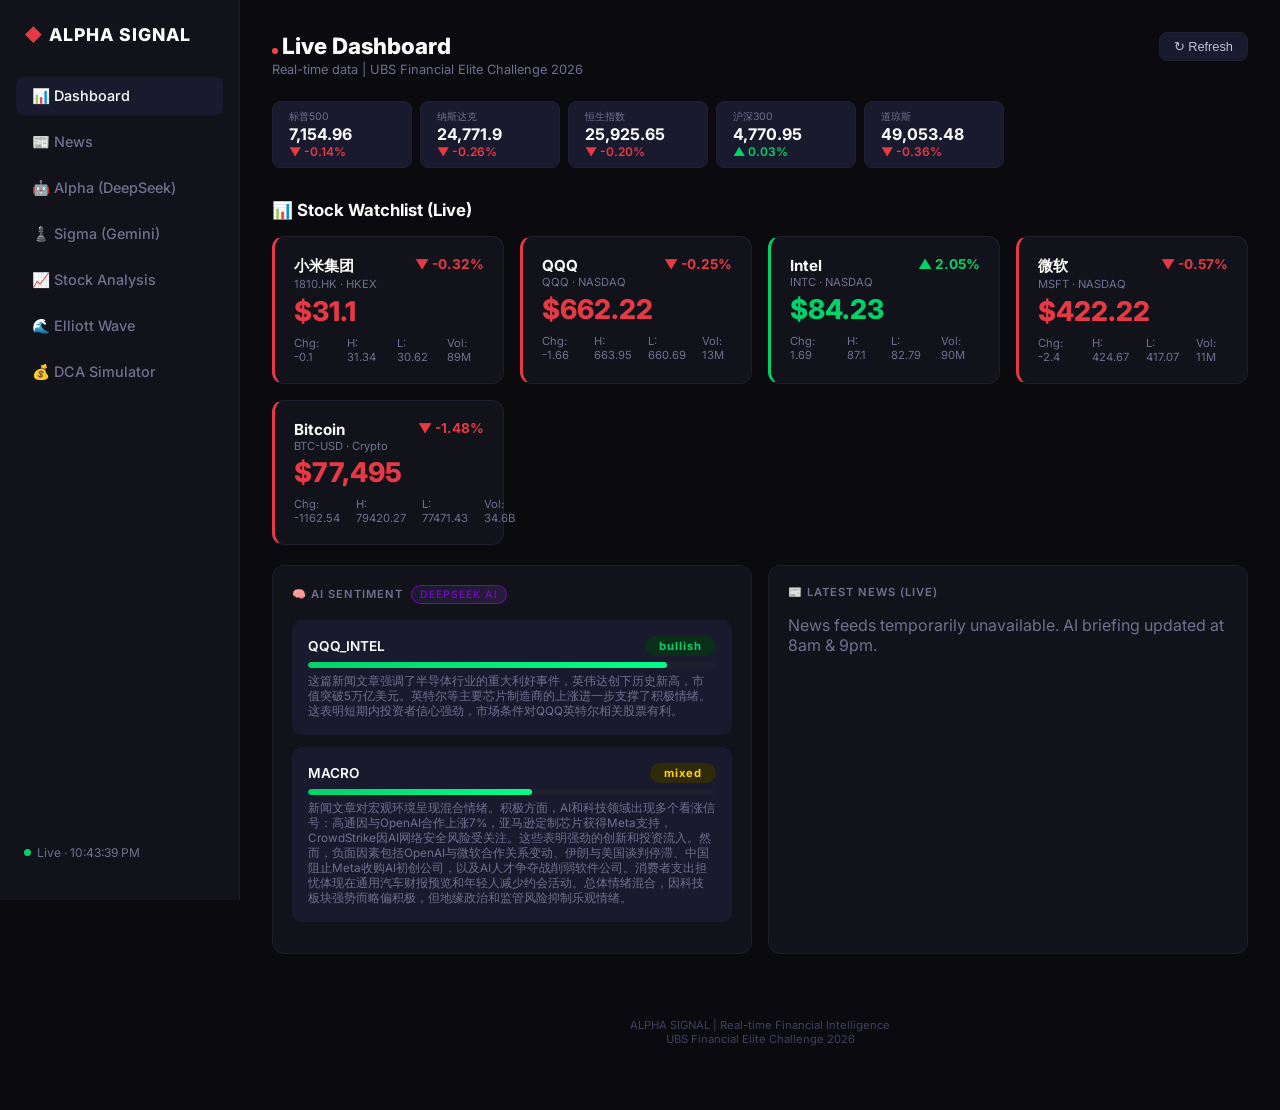
==== commit 672d9bcf: "Add DCA Simulator page with 3 toggleable curves and full performance stats Made-with: Cursor" ====
--- a/docs/index.html
+++ b/docs/index.html
@@ -96,6 +96,7 @@
     <li><a onclick="show('sigma'); toggleSidebar()">♟️ Sigma (Gemini)</a></li>
     <li><a onclick="show('analysis'); toggleSidebar()">📈 Stock Analysis</a></li>
     <li><a onclick="show('wave'); toggleSidebar()">🌊 Elliott Wave</a></li>
+    <li><a onclick="show('dca'); toggleSidebar()">💰 DCA Simulator</a></li>
   </ul>
   <div class="status"><div class="dot"></div><span id="ts">Loading...</span></div>
 </aside>
@@ -226,6 +227,111 @@
     </div>
   </div>
 
+  <!-- DCA Simulator Page -->
+  <div id="page-dca" style="display:none">
+    <div class="ph"><h1>💰 DCA Simulator</h1><p>Dollar-Cost Averaging simulator. Test how regular investing into any stock would have performed.</p></div>
+
+    <div class="card" style="margin-bottom:1rem">
+      <div class="ct">⚙️ DCA Configuration</div>
+      <div style="display:grid;grid-template-columns:repeat(auto-fit,minmax(200px,1fr));gap:.8rem;margin-bottom:.8rem">
+        <div>
+          <label style="font-size:.7rem;color:var(--muted);text-transform:uppercase;letter-spacing:1px">Stock Ticker</label>
+          <input id="dca-ticker" type="text" value="AAPL" placeholder="AAPL"
+            style="width:100%;background:var(--card);border:1px solid var(--border);color:var(--txt);padding:8px 12px;border-radius:8px;font-size:.95rem;margin-top:4px">
+        </div>
+        <div>
+          <label style="font-size:.7rem;color:var(--muted);text-transform:uppercase;letter-spacing:1px">Frequency</label>
+          <select id="dca-freq" style="width:100%;background:var(--card);border:1px solid var(--border);color:var(--txt);padding:8px 12px;border-radius:8px;font-size:.95rem;margin-top:4px">
+            <option value="daily">Every Day</option>
+            <option value="monthly" selected>Monthly (1st)</option>
+            <option value="yearly">Yearly (Jan 1st)</option>
+          </select>
+        </div>
+        <div>
+          <label style="font-size:.7rem;color:var(--muted);text-transform:uppercase;letter-spacing:1px">Amount per Buy ($)</label>
+          <input id="dca-amount" type="number" value="500" min="1"
+            style="width:100%;background:var(--card);border:1px solid var(--border);color:var(--txt);padding:8px 12px;border-radius:8px;font-size:.95rem;margin-top:4px">
+        </div>
+        <div>
+          <label style="font-size:.7rem;color:var(--muted);text-transform:uppercase;letter-spacing:1px">Fee per Buy ($)</label>
+          <input id="dca-fee" type="number" value="1" min="0" step="0.01"
+            style="width:100%;background:var(--card);border:1px solid var(--border);color:var(--txt);padding:8px 12px;border-radius:8px;font-size:.95rem;margin-top:4px">
+        </div>
+        <div>
+          <label style="font-size:.7rem;color:var(--muted);text-transform:uppercase;letter-spacing:1px">Start Date</label>
+          <input id="dca-start" type="date" value="2020-01-01"
+            style="width:100%;background:var(--card);border:1px solid var(--border);color:var(--txt);padding:8px 12px;border-radius:8px;font-size:.95rem;margin-top:4px;color-scheme:dark">
+        </div>
+        <div>
+          <label style="font-size:.7rem;color:var(--muted);text-transform:uppercase;letter-spacing:1px">End Date</label>
+          <input id="dca-end" type="date"
+            style="width:100%;background:var(--card);border:1px solid var(--border);color:var(--txt);padding:8px 12px;border-radius:8px;font-size:.95rem;margin-top:4px;color-scheme:dark">
+        </div>
+      </div>
+      <div style="display:flex;flex-wrap:wrap;gap:8px;align-items:center">
+        <button class="refresh-btn" onclick="runDCA()" style="background:var(--red);color:#fff;font-weight:600">📈 Run Simulation</button>
+        <span style="font-size:.8rem;color:var(--muted);margin-left:.5rem">Quick:</span>
+        <button class="refresh-btn" onclick="quickDCA('AAPL')">AAPL</button>
+        <button class="refresh-btn" onclick="quickDCA('SPY')">SPY (S&P 500)</button>
+        <button class="refresh-btn" onclick="quickDCA('QQQ')">QQQ</button>
+        <button class="refresh-btn" onclick="quickDCA('TSLA')">TSLA</button>
+        <button class="refresh-btn" onclick="quickDCA('NVDA')">NVDA</button>
+        <button class="refresh-btn" onclick="quickDCA('BRK-B')">BRK-B</button>
+      </div>
+    </div>
+
+    <!-- Summary Cards -->
+    <div id="dca-summary" style="display:none;margin-bottom:1rem">
+      <div style="display:grid;grid-template-columns:repeat(auto-fit,minmax(180px,1fr));gap:.8rem">
+        <div class="card" style="border-left:3px solid var(--blue)">
+          <div style="font-size:.7rem;color:var(--muted);text-transform:uppercase">Total Invested</div>
+          <div id="dca-invested" style="font-size:1.5rem;font-weight:800;color:var(--txt);margin-top:4px">-</div>
+          <div id="dca-buys" style="font-size:.75rem;color:var(--muted);margin-top:2px">- buys</div>
+        </div>
+        <div class="card" style="border-left:3px solid var(--yellow)">
+          <div style="font-size:.7rem;color:var(--muted);text-transform:uppercase">Total Fees</div>
+          <div id="dca-fees" style="font-size:1.5rem;font-weight:800;color:var(--txt);margin-top:4px">-</div>
+          <div id="dca-fees-pct" style="font-size:.75rem;color:var(--muted);margin-top:2px">- of invested</div>
+        </div>
+        <div class="card" style="border-left:3px solid var(--green)" id="dca-final-card">
+          <div style="font-size:.7rem;color:var(--muted);text-transform:uppercase">Final Value</div>
+          <div id="dca-final" style="font-size:1.5rem;font-weight:800;color:var(--txt);margin-top:4px">-</div>
+          <div id="dca-shares" style="font-size:.75rem;color:var(--muted);margin-top:2px">- shares</div>
+        </div>
+        <div class="card" style="border-left:3px solid var(--green)" id="dca-return-card">
+          <div style="font-size:.7rem;color:var(--muted);text-transform:uppercase">Total Return</div>
+          <div id="dca-return" style="font-size:1.5rem;font-weight:800;margin-top:4px">-</div>
+          <div id="dca-return-abs" style="font-size:.75rem;color:var(--muted);margin-top:2px">-</div>
+        </div>
+        <div class="card" style="border-left:3px solid var(--purple)">
+          <div style="font-size:.7rem;color:var(--muted);text-transform:uppercase">Annualized (CAGR)</div>
+          <div id="dca-cagr" style="font-size:1.5rem;font-weight:800;color:var(--txt);margin-top:4px">-</div>
+          <div id="dca-years" style="font-size:.75rem;color:var(--muted);margin-top:2px">- years</div>
+        </div>
+        <div class="card" style="border-left:3px solid var(--blue)">
+          <div style="font-size:.7rem;color:var(--muted);text-transform:uppercase">Avg Buy Price</div>
+          <div id="dca-avgcost" style="font-size:1.5rem;font-weight:800;color:var(--txt);margin-top:4px">-</div>
+          <div id="dca-currprice" style="font-size:.75rem;color:var(--muted);margin-top:2px">vs current: -</div>
+        </div>
+      </div>
+    </div>
+
+    <div class="card" style="margin-bottom:1rem">
+      <div class="ct">📊 Performance Chart <span style="font-size:.7rem;color:var(--muted);font-weight:400;margin-left:1rem;text-transform:none;letter-spacing:0">💡 Click on legend items to hide/show lines</span></div>
+      <div id="dca-chart" style="height:550px;background:var(--bg2);border-radius:10px">
+        <div style="text-align:center;padding:5rem;color:var(--muted)">Configure parameters above and click "Run Simulation"</div>
+      </div>
+    </div>
+
+    <div class="card" style="border-left:3px solid var(--purple)">
+      <div class="ct">📚 What is DCA (Dollar-Cost Averaging)?</div>
+      <div style="font-size:.85rem;line-height:1.7;color:var(--txt2)">
+        <strong style="color:var(--green)">DCA</strong> means investing a fixed amount at regular intervals, regardless of price. This smooths out volatility - you buy more shares when prices are low and fewer when prices are high. Used by retail investors, 401k plans, and even Warren Buffett's recommendation for most people.<br><br>
+        <strong style="color:var(--yellow)">⚠️ Note:</strong> Past performance does not guarantee future results. This simulator uses historical price data only and does not include dividends, taxes, or stock splits' adjusted prices automatically (Yahoo's adjusted close handles splits but not always perfectly).
+      </div>
+    </div>
+  </div>
+
   <!-- Analysis Page -->
   <div id="page-analysis" style="display:none">
     <div class="ph"><h1>5-Dimension Stock Analysis & Pair Selection</h1><p>AI-powered long/short recommendation for UBS competition <span class="ai-b">DeepSeek AI</span></p></div>
@@ -296,7 +402,7 @@
 }
 
 function show(p){
-  ['dash','news','briefing','sigma','analysis','wave'].forEach(x=>document.getElementById('page-'+x).style.display=x===p?'block':'none');
+  ['dash','news','briefing','sigma','analysis','wave','dca'].forEach(x=>document.getElementById('page-'+x).style.display=x===p?'block':'none');
   document.querySelectorAll('.nav-links a').forEach(a=>a.classList.remove('active'));
   event.target.classList.add('active');
 }
@@ -798,6 +904,245 @@
     `;
   }
 }
+
+// ===========================================
+// DCA Simulator
+// ===========================================
+
+// Set default end date to today
+(function(){
+  const today = new Date().toISOString().slice(0,10);
+  setTimeout(()=>{
+    const endInput = document.getElementById('dca-end');
+    if(endInput && !endInput.value) endInput.value = today;
+  }, 100);
+})();
+
+function quickDCA(ticker){
+  document.getElementById('dca-ticker').value = ticker;
+  runDCA();
+}
+
+async function fetchYahooByTimestamp(ticker, startTs, endTs){
+  for(let i=0;i<PROXIES.length;i++){
+    try{
+      const url=`https://query1.finance.yahoo.com/v8/finance/chart/${encodeURIComponent(ticker)}?period1=${startTs}&period2=${endTs}&interval=1d&events=history`;
+      const p=PROXIES[(proxyIdx+i)%PROXIES.length](url);
+      const r=await fetch(p,{signal:AbortSignal.timeout(15000)});
+      const d=await r.json();
+      if(!d.chart?.result?.[0]) continue;
+      const res=d.chart.result[0];
+      const ts=res.timestamp;
+      const q=res.indicators.quote[0];
+      const adj=res.indicators.adjclose?.[0]?.adjclose;
+      proxyIdx=(proxyIdx+i)%PROXIES.length;
+      return {
+        dates: ts.map(t=>new Date(t*1000)),
+        close: adj || q.close,  // prefer adjusted close (handles splits/dividends)
+        rawClose: q.close
+      };
+    }catch(e){continue;}
+  }
+  return null;
+}
+
+// Get the next buy date from a given date based on frequency
+function getNextBuyDate(currDate, frequency){
+  const d = new Date(currDate);
+  if(frequency === 'daily'){
+    d.setDate(d.getDate() + 1);
+  } else if(frequency === 'monthly'){
+    d.setMonth(d.getMonth() + 1);
+    d.setDate(1);
+  } else if(frequency === 'yearly'){
+    d.setFullYear(d.getFullYear() + 1);
+    d.setMonth(0);
+    d.setDate(1);
+  }
+  return d;
+}
+
+// Find the first trading day on or after a target date
+function findTradingDay(targetDate, dates, fromIdx=0){
+  for(let i=fromIdx; i<dates.length; i++){
+    if(dates[i] >= targetDate) return i;
+  }
+  return -1;
+}
+
+async function runDCA(){
+  const ticker = document.getElementById('dca-ticker').value.trim().toUpperCase();
+  const frequency = document.getElementById('dca-freq').value;
+  const amount = parseFloat(document.getElementById('dca-amount').value);
+  const fee = parseFloat(document.getElementById('dca-fee').value) || 0;
+  const startDateStr = document.getElementById('dca-start').value;
+  const endDateStr = document.getElementById('dca-end').value;
+  
+  if(!ticker){ alert('Please enter a ticker'); return; }
+  if(!amount || amount <= 0){ alert('Please enter a valid amount'); return; }
+  if(!startDateStr || !endDateStr){ alert('Please select start and end dates'); return; }
+  
+  const startDate = new Date(startDateStr);
+  const endDate = new Date(endDateStr);
+  if(endDate <= startDate){ alert('End date must be after start date'); return; }
+  
+  document.getElementById('dca-chart').innerHTML = `<div style="text-align:center;padding:5rem;color:var(--muted)">⏳ Fetching ${ticker} data and running simulation...</div>`;
+  document.getElementById('dca-summary').style.display = 'none';
+  
+  const startTs = Math.floor(startDate.getTime() / 1000);
+  const endTs = Math.floor(endDate.getTime() / 1000);
+  const data = await fetchYahooByTimestamp(ticker, startTs, endTs);
+  
+  if(!data || !data.close || data.close.length < 2){
+    document.getElementById('dca-chart').innerHTML = `<div style="text-align:center;padding:5rem;color:var(--red)">❌ Failed to fetch ${ticker} data for that date range. Check ticker / dates.</div>`;
+    return;
+  }
+  
+  // Run DCA simulation
+  const buyDates = []; // {date, price, sharesBought, idx}
+  let currBuyDate = new Date(startDate);
+  
+  // For monthly frequency, start at 1st of start month
+  if(frequency === 'monthly'){
+    currBuyDate.setDate(1);
+  } else if(frequency === 'yearly'){
+    currBuyDate.setMonth(0);
+    currBuyDate.setDate(1);
+  }
+  
+  let lastIdx = 0;
+  while(currBuyDate <= endDate){
+    const idx = findTradingDay(currBuyDate, data.dates, lastIdx);
+    if(idx === -1) break;
+    if(data.dates[idx] > endDate) break;
+    
+    const price = data.close[idx];
+    if(price && price > 0){
+      const investAmount = amount - fee;
+      const sharesBought = investAmount / price;
+      buyDates.push({
+        date: data.dates[idx],
+        price: price,
+        shares: sharesBought,
+        idx: idx
+      });
+      lastIdx = idx;
+    }
+    currBuyDate = getNextBuyDate(currBuyDate, frequency);
+  }
+  
+  if(buyDates.length === 0){
+    document.getElementById('dca-chart').innerHTML = `<div style="text-align:center;padding:5rem;color:var(--red)">❌ No buys executed. Check date range.</div>`;
+    return;
+  }
+  
+  // Build curves: for each date in data, calculate cumulative invested & portfolio value
+  const principalCurve = [];
+  const portfolioCurve = [];
+  let cumShares = 0;
+  let cumInvested = 0;
+  let buyPointer = 0;
+  
+  for(let i = 0; i < data.dates.length; i++){
+    while(buyPointer < buyDates.length && buyDates[buyPointer].idx <= i){
+      cumShares += buyDates[buyPointer].shares;
+      cumInvested += amount;
+      buyPointer++;
+    }
+    principalCurve.push(cumInvested);
+    portfolioCurve.push(cumShares * data.close[i]);
+  }
+  
+  // Calculate stats
+  const totalInvested = buyDates.length * amount;
+  const totalFees = buyDates.length * fee;
+  const finalShares = cumShares;
+  const finalValue = portfolioCurve[portfolioCurve.length - 1];
+  const totalReturn = finalValue - totalInvested;
+  const totalReturnPct = (totalReturn / totalInvested) * 100;
+  const yearsElapsed = (endDate - startDate) / (365.25 * 24 * 60 * 60 * 1000);
+  const cagr = (Math.pow(finalValue / totalInvested, 1 / yearsElapsed) - 1) * 100;
+  const avgBuyPrice = buyDates.reduce((s,b)=>s + b.price, 0) / buyDates.length;
+  const currentPrice = data.close[data.close.length - 1];
+  
+  // Update summary cards
+  document.getElementById('dca-summary').style.display = 'block';
+  document.getElementById('dca-invested').textContent = '$' + totalInvested.toLocaleString('en-US',{minimumFractionDigits:0,maximumFractionDigits:0});
+  document.getElementById('dca-buys').textContent = buyDates.length + ' buys';
+  document.getElementById('dca-fees').textContent = '$' + totalFees.toLocaleString('en-US',{minimumFractionDigits:0,maximumFractionDigits:0});
+  document.getElementById('dca-fees-pct').textContent = ((totalFees / totalInvested) * 100).toFixed(2) + '% of invested';
+  document.getElementById('dca-final').textContent = '$' + finalValue.toLocaleString('en-US',{minimumFractionDigits:0,maximumFractionDigits:0});
+  document.getElementById('dca-shares').textContent = finalShares.toFixed(2) + ' shares';
+  
+  const returnEl = document.getElementById('dca-return');
+  returnEl.textContent = (totalReturnPct >= 0 ? '+' : '') + totalReturnPct.toFixed(2) + '%';
+  returnEl.style.color = totalReturnPct >= 0 ? 'var(--green)' : 'var(--red)';
+  document.getElementById('dca-return-abs').textContent = (totalReturn >= 0 ? '+$' : '-$') + Math.abs(totalReturn).toLocaleString('en-US',{minimumFractionDigits:0,maximumFractionDigits:0});
+  document.getElementById('dca-return-card').style.borderLeftColor = totalReturnPct >= 0 ? 'var(--green)' : 'var(--red)';
+  document.getElementById('dca-final-card').style.borderLeftColor = totalReturnPct >= 0 ? 'var(--green)' : 'var(--red)';
+  
+  const cagrEl = document.getElementById('dca-cagr');
+  cagrEl.textContent = (cagr >= 0 ? '+' : '') + cagr.toFixed(2) + '%';
+  cagrEl.style.color = cagr >= 0 ? 'var(--green)' : 'var(--red)';
+  document.getElementById('dca-years').textContent = yearsElapsed.toFixed(1) + ' years';
+  
+  document.getElementById('dca-avgcost').textContent = '$' + avgBuyPrice.toFixed(2);
+  const priceDiff = ((currentPrice - avgBuyPrice) / avgBuyPrice) * 100;
+  document.getElementById('dca-currprice').innerHTML = `Current: $${currentPrice.toFixed(2)} <span style="color:${priceDiff>=0?'var(--green)':'var(--red)'}">(${priceDiff>=0?'+':''}${priceDiff.toFixed(1)}%)</span>`;
+  
+  // Plot 3 lines
+  const traces = [
+    {
+      x: data.dates,
+      y: portfolioCurve,
+      type: 'scatter', mode: 'lines',
+      name: '💰 Portfolio Value',
+      line: {color: '#00d26a', width: 2.5},
+      fill: 'tozeroy',
+      fillcolor: 'rgba(0,210,106,0.1)',
+      yaxis: 'y'
+    },
+    {
+      x: data.dates,
+      y: principalCurve,
+      type: 'scatter', mode: 'lines',
+      name: '📥 Total Invested (Principal)',
+      line: {color: '#4361ee', width: 2, dash: 'solid'},
+      yaxis: 'y'
+    },
+    {
+      x: data.dates,
+      y: data.close,
+      type: 'scatter', mode: 'lines',
+      name: `📈 ${ticker} Price`,
+      line: {color: '#ffd60a', width: 1.5, dash: 'dot'},
+      yaxis: 'y2',
+      visible: 'legendonly'  // Hidden by default to avoid scale clutter; user can click to show
+    },
+    {
+      x: buyDates.map(b=>b.date),
+      y: buyDates.map(b=>b.price),
+      type: 'scatter', mode: 'markers',
+      name: '🟢 Buy Points',
+      marker: {color: '#e63946', size: 6, symbol: 'triangle-up', line: {color: '#fff', width: 1}},
+      yaxis: 'y2',
+      visible: 'legendonly'
+    }
+  ];
+  
+  Plotly.newPlot('dca-chart', traces, {
+    paper_bgcolor: '#12121a',
+    plot_bgcolor: '#12121a',
+    font: {color: '#c0c0d0', family: 'Inter'},
+    title: {text: `${ticker} DCA Simulation: $${amount}/${frequency==='daily'?'day':frequency==='monthly'?'month':'year'} from ${startDateStr} to ${endDateStr}`, font: {color: '#fff', size: 16}},
+    xaxis: {gridcolor: '#2a2a3a', title: 'Date'},
+    yaxis: {gridcolor: '#2a2a3a', title: '$ Value (Portfolio / Principal)', side: 'left'},
+    yaxis2: {gridcolor: '#2a2a3a', title: `${ticker} Price`, side: 'right', overlaying: 'y'},
+    margin: {l: 70, r: 70, t: 60, b: 50},
+    legend: {bgcolor: 'rgba(0,0,0,0.5)', bordercolor: '#2a2a3a', orientation: 'h', y: -0.15},
+    hovermode: 'x unified'
+  }, {responsive: true, displayModeBar: false});
+}
 </script>
 </body>
 </html>
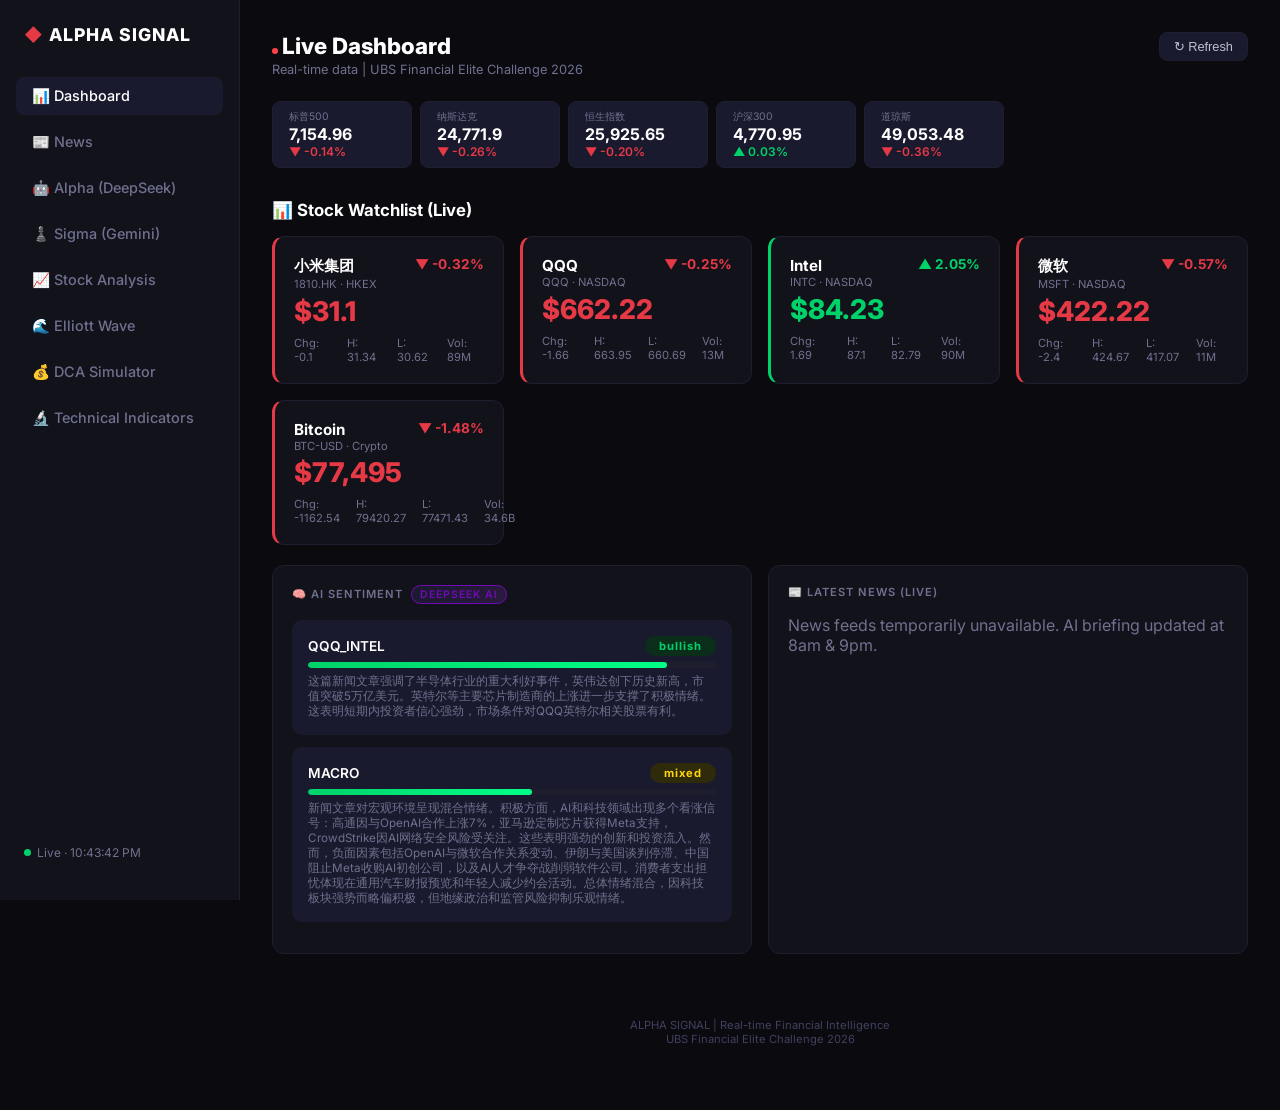
==== commit 8db270d3: "Add comprehensive Technical Indicators Lab: MACD/RSI/KDJ/Bollinger/Volume/MA/Chan Theory/Patterns Ma" ====
--- a/docs/index.html
+++ b/docs/index.html
@@ -97,6 +97,7 @@
     <li><a onclick="show('analysis'); toggleSidebar()">📈 Stock Analysis</a></li>
     <li><a onclick="show('wave'); toggleSidebar()">🌊 Elliott Wave</a></li>
     <li><a onclick="show('dca'); toggleSidebar()">💰 DCA Simulator</a></li>
+    <li><a onclick="show('indicators'); toggleSidebar()">🔬 Technical Indicators</a></li>
   </ul>
   <div class="status"><div class="dot"></div><span id="ts">Loading...</span></div>
 </aside>
@@ -332,6 +333,151 @@
     </div>
   </div>
 
+  <!-- Technical Indicators Page -->
+  <div id="page-indicators" style="display:none">
+    <div class="ph"><h1>🔬 Technical Indicators Lab</h1><p>Comprehensive technical analysis: MACD, RSI, KDJ, Bollinger Bands, Volume, MA Cross, 缠论 (Chan Theory), Pattern Detection</p></div>
+
+    <div class="card" style="margin-bottom:1rem">
+      <div class="ct">⚙️ Configure Analysis</div>
+      <div style="display:flex;flex-wrap:wrap;gap:10px;align-items:center">
+        <input id="ind-ticker" type="text" placeholder="Ticker (e.g. AAPL)" value="AAPL"
+          style="background:var(--card);border:1px solid var(--border);color:var(--txt);padding:8px 14px;border-radius:8px;font-size:.9rem;width:200px">
+        <select id="ind-period" style="background:var(--card);border:1px solid var(--border);color:var(--txt);padding:8px 14px;border-radius:8px;font-size:.9rem">
+          <option value="3mo">3 Months</option>
+          <option value="6mo" selected>6 Months</option>
+          <option value="1y">1 Year</option>
+          <option value="2y">2 Years</option>
+        </select>
+        <button class="refresh-btn" onclick="analyzeIndicators()" style="background:var(--red);color:#fff;font-weight:600">🔬 Analyze All Indicators</button>
+        <span style="font-size:.8rem;color:var(--muted);margin-left:.5rem">Quick:</span>
+        <button class="refresh-btn" onclick="quickInd('AAPL')">AAPL</button>
+        <button class="refresh-btn" onclick="quickInd('TSLA')">TSLA</button>
+        <button class="refresh-btn" onclick="quickInd('NVDA')">NVDA</button>
+        <button class="refresh-btn" onclick="quickInd('SPY')">SPY</button>
+        <button class="refresh-btn" onclick="quickInd('1810.HK')">小米</button>
+      </div>
+    </div>
+
+    <!-- Overall Summary -->
+    <div id="ind-summary" style="display:none;margin-bottom:1rem">
+      <div class="card" style="background:linear-gradient(135deg,var(--card),var(--bg2));border:2px solid var(--border)">
+        <div class="ct">🎯 Overall Signal Summary</div>
+        <div id="ind-overall" style="font-size:.95rem;line-height:1.8"></div>
+      </div>
+    </div>
+
+    <div id="ind-results" style="display:none">
+      <!-- 1. MACD -->
+      <div class="card" style="margin-bottom:1rem;border-left:4px solid var(--blue)">
+        <div style="display:flex;justify-content:space-between;align-items:flex-start;flex-wrap:wrap;gap:8px;margin-bottom:.8rem">
+          <div>
+            <div style="font-size:1.1rem;font-weight:700;color:var(--txt)">📊 MACD (Moving Average Convergence Divergence)</div>
+            <div style="font-size:.78rem;color:var(--muted);margin-top:2px">EMA(12) − EMA(26), Signal=EMA(9). Detects trend changes via crossovers.</div>
+          </div>
+          <span id="signal-macd" class="mood-badge"></span>
+        </div>
+        <div id="chart-macd" style="height:380px;background:var(--bg2);border-radius:10px"></div>
+        <div id="reason-macd" style="margin-top:.8rem;font-size:.85rem;color:var(--txt2);line-height:1.6;padding:.8rem;background:var(--card);border-radius:8px"></div>
+      </div>
+
+      <!-- 2. RSI -->
+      <div class="card" style="margin-bottom:1rem;border-left:4px solid var(--purple)">
+        <div style="display:flex;justify-content:space-between;align-items:flex-start;flex-wrap:wrap;gap:8px;margin-bottom:.8rem">
+          <div>
+            <div style="font-size:1.1rem;font-weight:700;color:var(--txt)">⚡ RSI (Relative Strength Index)</div>
+            <div style="font-size:.78rem;color:var(--muted);margin-top:2px">14-period momentum. >70=overbought, <30=oversold. Divergence is strongest signal.</div>
+          </div>
+          <span id="signal-rsi" class="mood-badge"></span>
+        </div>
+        <div id="chart-rsi" style="height:280px;background:var(--bg2);border-radius:10px"></div>
+        <div id="reason-rsi" style="margin-top:.8rem;font-size:.85rem;color:var(--txt2);line-height:1.6;padding:.8rem;background:var(--card);border-radius:8px"></div>
+      </div>
+
+      <!-- 3. KDJ -->
+      <div class="card" style="margin-bottom:1rem;border-left:4px solid var(--yellow)">
+        <div style="display:flex;justify-content:space-between;align-items:flex-start;flex-wrap:wrap;gap:8px;margin-bottom:.8rem">
+          <div>
+            <div style="font-size:1.1rem;font-weight:700;color:var(--txt)">📈 KDJ (Stochastic Oscillator)</div>
+            <div style="font-size:.78rem;color:var(--muted);margin-top:2px">中国常用动量指标。K&D 在底部金叉=买; 顶部死叉=卖. J<0 极度超卖, J>100 极度超买.</div>
+          </div>
+          <span id="signal-kdj" class="mood-badge"></span>
+        </div>
+        <div id="chart-kdj" style="height:280px;background:var(--bg2);border-radius:10px"></div>
+        <div id="reason-kdj" style="margin-top:.8rem;font-size:.85rem;color:var(--txt2);line-height:1.6;padding:.8rem;background:var(--card);border-radius:8px"></div>
+      </div>
+
+      <!-- 4. Bollinger Bands -->
+      <div class="card" style="margin-bottom:1rem;border-left:4px solid var(--green)">
+        <div style="display:flex;justify-content:space-between;align-items:flex-start;flex-wrap:wrap;gap:8px;margin-bottom:.8rem">
+          <div>
+            <div style="font-size:1.1rem;font-weight:700;color:var(--txt)">📉 Bollinger Bands (布林带)</div>
+            <div style="font-size:.78rem;color:var(--muted);margin-top:2px">20-day MA ± 2σ. Squeeze = breakout coming. Touching upper = strong, touching lower = weakness.</div>
+          </div>
+          <span id="signal-boll" class="mood-badge"></span>
+        </div>
+        <div id="chart-boll" style="height:380px;background:var(--bg2);border-radius:10px"></div>
+        <div id="reason-boll" style="margin-top:.8rem;font-size:.85rem;color:var(--txt2);line-height:1.6;padding:.8rem;background:var(--card);border-radius:8px"></div>
+      </div>
+
+      <!-- 5. Volume -->
+      <div class="card" style="margin-bottom:1rem;border-left:4px solid #ff6b6b">
+        <div style="display:flex;justify-content:space-between;align-items:flex-start;flex-wrap:wrap;gap:8px;margin-bottom:.8rem">
+          <div>
+            <div style="font-size:1.1rem;font-weight:700;color:var(--txt)">📊 Volume Analysis (放量/缩量)</div>
+            <div style="font-size:.78rem;color:var(--muted);margin-top:2px">放量 = volume > 2× MA20 (institutional activity). 缩量 = consolidation. OBV confirms trend.</div>
+          </div>
+          <span id="signal-volume" class="mood-badge"></span>
+        </div>
+        <div id="chart-volume" style="height:380px;background:var(--bg2);border-radius:10px"></div>
+        <div id="reason-volume" style="margin-top:.8rem;font-size:.85rem;color:var(--txt2);line-height:1.6;padding:.8rem;background:var(--card);border-radius:8px"></div>
+      </div>
+
+      <!-- 6. Moving Averages -->
+      <div class="card" style="margin-bottom:1rem;border-left:4px solid #4361ee">
+        <div style="display:flex;justify-content:space-between;align-items:flex-start;flex-wrap:wrap;gap:8px;margin-bottom:.8rem">
+          <div>
+            <div style="font-size:1.1rem;font-weight:700;color:var(--txt)">📐 Moving Averages (均线系统)</div>
+            <div style="font-size:.78rem;color:var(--muted);margin-top:2px">MA5/10/20/50/200. Golden Cross (50↑200) = 大牛市. Death Cross (50↓200) = 大熊市.</div>
+          </div>
+          <span id="signal-ma" class="mood-badge"></span>
+        </div>
+        <div id="chart-ma" style="height:420px;background:var(--bg2);border-radius:10px"></div>
+        <div id="reason-ma" style="margin-top:.8rem;font-size:.85rem;color:var(--txt2);line-height:1.6;padding:.8rem;background:var(--card);border-radius:8px"></div>
+      </div>
+
+      <!-- 7. Chan Theory (缠论) -->
+      <div class="card" style="margin-bottom:1rem;border-left:4px solid #7209b7">
+        <div style="display:flex;justify-content:space-between;align-items:flex-start;flex-wrap:wrap;gap:8px;margin-bottom:.8rem">
+          <div>
+            <div style="font-size:1.1rem;font-weight:700;color:var(--txt)">🧩 缠论 (Chan Theory) Simplified</div>
+            <div style="font-size:.78rem;color:var(--muted);margin-top:2px">缠中说禅理论。识别"笔"(strokes) 和"中枢"(consolidation zones)。中枢突破=trend continues, 反向=reversal.</div>
+          </div>
+          <span id="signal-chan" class="mood-badge"></span>
+        </div>
+        <div id="chart-chan" style="height:420px;background:var(--bg2);border-radius:10px"></div>
+        <div id="reason-chan" style="margin-top:.8rem;font-size:.85rem;color:var(--txt2);line-height:1.6;padding:.8rem;background:var(--card);border-radius:8px"></div>
+      </div>
+
+      <!-- 8. Pattern Detection -->
+      <div class="card" style="margin-bottom:1rem;border-left:4px solid var(--red)">
+        <div style="display:flex;justify-content:space-between;align-items:flex-start;flex-wrap:wrap;gap:8px;margin-bottom:.8rem">
+          <div>
+            <div style="font-size:1.1rem;font-weight:700;color:var(--txt)">🎨 Chart Patterns (经典形态)</div>
+            <div style="font-size:.78rem;color:var(--muted);margin-top:2px">Auto-detect: 头肩顶/底, 双顶/双底, 三角形, support/resistance levels.</div>
+          </div>
+          <span id="signal-pattern" class="mood-badge"></span>
+        </div>
+        <div id="chart-pattern" style="height:420px;background:var(--bg2);border-radius:10px"></div>
+        <div id="reason-pattern" style="margin-top:.8rem;font-size:.85rem;color:var(--txt2);line-height:1.6;padding:.8rem;background:var(--card);border-radius:8px"></div>
+      </div>
+    </div>
+
+    <div id="ind-loading" style="display:none;padding:5rem;text-align:center;color:var(--muted)">
+      <div style="font-size:2rem;margin-bottom:1rem">🔬</div>
+      <div>Analyzing all indicators...<br>This may take 5-10 seconds.</div>
+    </div>
+  </div>
+
   <!-- Analysis Page -->
   <div id="page-analysis" style="display:none">
     <div class="ph"><h1>5-Dimension Stock Analysis & Pair Selection</h1><p>AI-powered long/short recommendation for UBS competition <span class="ai-b">DeepSeek AI</span></p></div>
@@ -402,7 +548,7 @@
 }
 
 function show(p){
-  ['dash','news','briefing','sigma','analysis','wave','dca'].forEach(x=>document.getElementById('page-'+x).style.display=x===p?'block':'none');
+  ['dash','news','briefing','sigma','analysis','wave','dca','indicators'].forEach(x=>document.getElementById('page-'+x).style.display=x===p?'block':'none');
   document.querySelectorAll('.nav-links a').forEach(a=>a.classList.remove('active'));
   event.target.classList.add('active');
 }
@@ -1143,6 +1289,823 @@
     hovermode: 'x unified'
   }, {responsive: true, displayModeBar: false});
 }
+
+// ===========================================
+// Technical Indicators Lab
+// ===========================================
+
+function quickInd(ticker){
+  document.getElementById('ind-ticker').value = ticker;
+  analyzeIndicators();
+}
+
+// === Math helpers ===
+function ema(arr, period){
+  const k = 2 / (period + 1);
+  const out = [arr[0]];
+  for(let i=1; i<arr.length; i++){
+    out.push(arr[i] * k + out[i-1] * (1-k));
+  }
+  return out;
+}
+
+function sma(arr, period){
+  const out = [];
+  for(let i=0; i<arr.length; i++){
+    if(i < period - 1){ out.push(null); continue; }
+    let s = 0;
+    for(let j=i-period+1; j<=i; j++) s += arr[j];
+    out.push(s / period);
+  }
+  return out;
+}
+
+function stdev(arr, period){
+  const out = [];
+  for(let i=0; i<arr.length; i++){
+    if(i < period - 1){ out.push(null); continue; }
+    let mean = 0;
+    for(let j=i-period+1; j<=i; j++) mean += arr[j];
+    mean /= period;
+    let sumSq = 0;
+    for(let j=i-period+1; j<=i; j++) sumSq += Math.pow(arr[j] - mean, 2);
+    out.push(Math.sqrt(sumSq / period));
+  }
+  return out;
+}
+
+// === MACD ===
+function calculateMACD(closes){
+  const ema12 = ema(closes, 12);
+  const ema26 = ema(closes, 26);
+  const macd = ema12.map((v,i) => v - ema26[i]);
+  const signal = ema(macd, 9);
+  const hist = macd.map((v,i) => v - signal[i]);
+  return {macd, signal, hist};
+}
+
+function macdSignal(macd){
+  const m = macd.macd[macd.macd.length-1];
+  const s = macd.signal[macd.signal.length-1];
+  const h = macd.hist[macd.hist.length-1];
+  const hPrev = macd.hist[macd.hist.length-2];
+  
+  // Detect crossovers in last 5 days
+  let crossInfo = '';
+  for(let i = macd.macd.length-1; i >= macd.macd.length-5; i--){
+    if(i < 1) break;
+    const prevDiff = macd.macd[i-1] - macd.signal[i-1];
+    const currDiff = macd.macd[i] - macd.signal[i];
+    if(prevDiff < 0 && currDiff > 0){
+      crossInfo = `🔥 GOLDEN CROSS detected ${macd.macd.length-1-i} days ago (MACD crossed above Signal). 强烈买入信号！`;
+      return {signal:'BULLISH', strength:90, reason:crossInfo + ` Current MACD=${m.toFixed(3)}, Signal=${s.toFixed(3)}, Hist=${h.toFixed(3)} (rising: ${h>hPrev?'yes':'no'}).`};
+    }
+    if(prevDiff > 0 && currDiff < 0){
+      crossInfo = `💀 DEATH CROSS detected ${macd.macd.length-1-i} days ago (MACD crossed below Signal). 强烈卖出信号！`;
+      return {signal:'BEARISH', strength:90, reason:crossInfo + ` Current MACD=${m.toFixed(3)}, Signal=${s.toFixed(3)}, Hist=${h.toFixed(3)} (falling: ${h<hPrev?'yes':'no'}).`};
+    }
+  }
+  
+  // No recent cross
+  if(m > s && h > 0 && h > hPrev){
+    return {signal:'BULLISH', strength:65, reason:`MACD (${m.toFixed(3)}) is above Signal (${s.toFixed(3)}) and Histogram is expanding (${h.toFixed(3)} > ${hPrev.toFixed(3)}). 多头动能增强，趋势向上。`};
+  }
+  if(m < s && h < 0 && h < hPrev){
+    return {signal:'BEARISH', strength:65, reason:`MACD (${m.toFixed(3)}) is below Signal (${s.toFixed(3)}) and Histogram is expanding negative. 空头动能增强，趋势向下。`};
+  }
+  if(m > s && h > 0 && h < hPrev){
+    return {signal:'NEUTRAL', strength:40, reason:`MACD above Signal but Histogram shrinking (${h.toFixed(3)} < ${hPrev.toFixed(3)}). 多头动能减弱，警惕回调。`};
+  }
+  if(m < s && h < 0 && h > hPrev){
+    return {signal:'NEUTRAL', strength:40, reason:`MACD below Signal but Histogram recovering. 空头动能减弱，可能筑底。`};
+  }
+  return {signal:'NEUTRAL', strength:30, reason:`MACD=${m.toFixed(3)}, Signal=${s.toFixed(3)}. 信号不明朗，等待方向。`};
+}
+
+// === RSI ===
+function calculateRSI(closes, period=14){
+  const out = [null];
+  let gains = 0, losses = 0;
+  
+  for(let i=1; i<=period; i++){
+    const diff = closes[i] - closes[i-1];
+    if(diff > 0) gains += diff; else losses -= diff;
+    out.push(null);
+  }
+  
+  let avgGain = gains / period;
+  let avgLoss = losses / period;
+  out[period] = 100 - (100 / (1 + avgGain/avgLoss));
+  
+  for(let i=period+1; i<closes.length; i++){
+    const diff = closes[i] - closes[i-1];
+    const g = diff > 0 ? diff : 0;
+    const l = diff < 0 ? -diff : 0;
+    avgGain = (avgGain * (period-1) + g) / period;
+    avgLoss = (avgLoss * (period-1) + l) / period;
+    out.push(avgLoss === 0 ? 100 : 100 - (100 / (1 + avgGain/avgLoss)));
+  }
+  return out;
+}
+
+function rsiSignal(rsi, closes){
+  const r = rsi[rsi.length-1];
+  const r5 = rsi[rsi.length-5] || r;
+  
+  // Check divergence (last 30 days)
+  let divergence = '';
+  const lookback = Math.min(30, closes.length-1);
+  const priceMax = Math.max(...closes.slice(-lookback));
+  const priceMaxIdx = closes.length-lookback + closes.slice(-lookback).indexOf(priceMax);
+  const priceMin = Math.min(...closes.slice(-lookback));
+  const priceMinIdx = closes.length-lookback + closes.slice(-lookback).indexOf(priceMin);
+  
+  if(closes[closes.length-1] >= priceMax * 0.98 && rsi[priceMaxIdx] && r < rsi[priceMaxIdx] - 5){
+    divergence = `⚠️ 看跌背离 (Bearish Divergence): 价格创新高但RSI未跟随，强烈反转信号。`;
+    return {signal:'BEARISH', strength:85, reason:`${divergence} RSI=${r.toFixed(1)}, 之前高点RSI=${rsi[priceMaxIdx].toFixed(1)}.`};
+  }
+  if(closes[closes.length-1] <= priceMin * 1.02 && rsi[priceMinIdx] && r > rsi[priceMinIdx] + 5){
+    divergence = `🔥 看涨背离 (Bullish Divergence): 价格创新低但RSI未跟随，强烈反转信号。`;
+    return {signal:'BULLISH', strength:85, reason:`${divergence} RSI=${r.toFixed(1)}, 之前低点RSI=${rsi[priceMinIdx].toFixed(1)}.`};
+  }
+  
+  if(r > 70){
+    return {signal:'BEARISH', strength:r>80?75:55, reason:`RSI=${r.toFixed(1)} 超买区域 (>70)。${r>80?'极度超买，回调风险高。':'警惕短期回调。'}`};
+  }
+  if(r < 30){
+    return {signal:'BULLISH', strength:r<20?75:55, reason:`RSI=${r.toFixed(1)} 超卖区域 (<30)。${r<20?'极度超卖，反弹机会大。':'潜在反弹机会。'}`};
+  }
+  if(r > 50 && r > r5){
+    return {signal:'BULLISH', strength:50, reason:`RSI=${r.toFixed(1)} 在多头区间且上升 (${r5.toFixed(1)}→${r.toFixed(1)})。动能向上。`};
+  }
+  if(r < 50 && r < r5){
+    return {signal:'BEARISH', strength:50, reason:`RSI=${r.toFixed(1)} 在空头区间且下降 (${r5.toFixed(1)}→${r.toFixed(1)})。动能向下。`};
+  }
+  return {signal:'NEUTRAL', strength:30, reason:`RSI=${r.toFixed(1)} 中性区间，无明显方向。`};
+}
+
+// === KDJ ===
+function calculateKDJ(highs, lows, closes, n=9){
+  const K = [], D = [], J = [];
+  let prevK = 50, prevD = 50;
+  for(let i=0; i<closes.length; i++){
+    if(i < n-1){ K.push(null); D.push(null); J.push(null); continue; }
+    const period = closes.slice(i-n+1, i+1);
+    const highSlice = highs.slice(i-n+1, i+1);
+    const lowSlice = lows.slice(i-n+1, i+1);
+    const high = Math.max(...highSlice);
+    const low = Math.min(...lowSlice);
+    const rsv = high === low ? 50 : ((closes[i] - low) / (high - low)) * 100;
+    const k = (2/3) * prevK + (1/3) * rsv;
+    const d = (2/3) * prevD + (1/3) * k;
+    const j = 3 * k - 2 * d;
+    K.push(k); D.push(d); J.push(j);
+    prevK = k; prevD = d;
+  }
+  return {K, D, J};
+}
+
+function kdjSignal(kdj){
+  const k = kdj.K[kdj.K.length-1];
+  const d = kdj.D[kdj.D.length-1];
+  const j = kdj.J[kdj.J.length-1];
+  
+  // Detect cross in last 3 days
+  for(let i=kdj.K.length-1; i>=kdj.K.length-3; i--){
+    if(i<1) break;
+    const prevDiff = kdj.K[i-1] - kdj.D[i-1];
+    const currDiff = kdj.K[i] - kdj.D[i];
+    if(prevDiff < 0 && currDiff > 0 && kdj.K[i] < 30){
+      return {signal:'BULLISH', strength:90, reason:`🔥 低位金叉! K线在底部 (${kdj.K[i].toFixed(1)}) 上穿D线，强烈买入信号. 当前 K=${k.toFixed(1)}, D=${d.toFixed(1)}, J=${j.toFixed(1)}.`};
+    }
+    if(prevDiff > 0 && currDiff < 0 && kdj.K[i] > 70){
+      return {signal:'BEARISH', strength:90, reason:`💀 高位死叉! K线在顶部 (${kdj.K[i].toFixed(1)}) 下穿D线，强烈卖出信号. 当前 K=${k.toFixed(1)}, D=${d.toFixed(1)}, J=${j.toFixed(1)}.`};
+    }
+  }
+  
+  if(j < 0) return {signal:'BULLISH', strength:75, reason:`J=${j.toFixed(1)} 极度超卖，反弹概率极高. K=${k.toFixed(1)}, D=${d.toFixed(1)}.`};
+  if(j > 100) return {signal:'BEARISH', strength:75, reason:`J=${j.toFixed(1)} 极度超买，回调概率极高. K=${k.toFixed(1)}, D=${d.toFixed(1)}.`};
+  if(k > 80 && d > 80) return {signal:'BEARISH', strength:55, reason:`K=${k.toFixed(1)}, D=${d.toFixed(1)} 双双在高位 (>80)，超买区域。`};
+  if(k < 20 && d < 20) return {signal:'BULLISH', strength:55, reason:`K=${k.toFixed(1)}, D=${d.toFixed(1)} 双双在低位 (<20)，超卖区域。`};
+  if(k > d) return {signal:'BULLISH', strength:40, reason:`K (${k.toFixed(1)}) 在 D (${d.toFixed(1)}) 上方，多头格局。`};
+  return {signal:'BEARISH', strength:40, reason:`K (${k.toFixed(1)}) 在 D (${d.toFixed(1)}) 下方，空头格局。`};
+}
+
+// === Bollinger Bands ===
+function calculateBoll(closes, period=20, mult=2){
+  const mid = sma(closes, period);
+  const sd = stdev(closes, period);
+  const upper = mid.map((v,i) => v === null ? null : v + mult * sd[i]);
+  const lower = mid.map((v,i) => v === null ? null : v - mult * sd[i]);
+  const bandwidth = mid.map((v,i) => v === null ? null : ((upper[i]-lower[i])/v)*100);
+  return {mid, upper, lower, bandwidth};
+}
+
+function bollSignal(boll, closes){
+  const c = closes[closes.length-1];
+  const u = boll.upper[boll.upper.length-1];
+  const l = boll.lower[boll.lower.length-1];
+  const m = boll.mid[boll.mid.length-1];
+  const bw = boll.bandwidth[boll.bandwidth.length-1];
+  const bwAvg = boll.bandwidth.slice(-60).filter(v=>v!==null).reduce((s,v)=>s+v,0) / 60;
+  
+  if(bw < bwAvg * 0.6){
+    return {signal:'NEUTRAL', strength:80, reason:`📍 布林带收缩 (Squeeze): 当前带宽 ${bw.toFixed(2)}% 远低于60日均值 ${bwAvg.toFixed(2)}%。波动率压缩，即将变盘！突破方向决定后续。`};
+  }
+  if(c >= u){
+    return {signal:'BEARISH', strength:60, reason:`价格 (${c.toFixed(2)}) 触及/突破上轨 (${u.toFixed(2)}). 短期超买。要么回归中轨，要么"沿轨上行"(walking the band)继续强势。带宽=${bw.toFixed(1)}%.`};
+  }
+  if(c <= l){
+    return {signal:'BULLISH', strength:60, reason:`价格 (${c.toFixed(2)}) 触及/跌破下轨 (${l.toFixed(2)}). 短期超卖。可能反弹至中轨或"沿轨下行"。带宽=${bw.toFixed(1)}%.`};
+  }
+  if(c > m){
+    return {signal:'BULLISH', strength:45, reason:`价格 (${c.toFixed(2)}) 在中轨 (${m.toFixed(2)}) 上方运行，多头格局。距上轨 ${((u-c)/c*100).toFixed(1)}%, 距下轨 ${((c-l)/c*100).toFixed(1)}%.`};
+  }
+  return {signal:'BEARISH', strength:45, reason:`价格 (${c.toFixed(2)}) 在中轨 (${m.toFixed(2)}) 下方运行，空头格局。距下轨 ${((c-l)/c*100).toFixed(1)}%.`};
+}
+
+// === Volume Analysis ===
+function calculateOBV(closes, volumes){
+  const obv = [0];
+  for(let i=1; i<closes.length; i++){
+    if(closes[i] > closes[i-1]) obv.push(obv[i-1] + volumes[i]);
+    else if(closes[i] < closes[i-1]) obv.push(obv[i-1] - volumes[i]);
+    else obv.push(obv[i-1]);
+  }
+  return obv;
+}
+
+function volumeSignal(volumes, closes, dates){
+  const vMA20 = sma(volumes, 20);
+  const obv = calculateOBV(closes, volumes);
+  const obvMA = sma(obv, 20);
+  
+  // Recent 5 days analysis
+  const recentDays = 5;
+  let bigVolDays = [], shrinkDays = [];
+  for(let i=closes.length-recentDays; i<closes.length; i++){
+    if(volumes[i] > vMA20[i] * 2){
+      bigVolDays.push({i, ratio: volumes[i]/vMA20[i], up: closes[i]>closes[i-1]});
+    }
+    if(volumes[i] < vMA20[i] * 0.5){
+      shrinkDays.push({i, ratio: volumes[i]/vMA20[i]});
+    }
+  }
+  
+  // OBV trend
+  const obvTrend = obv[obv.length-1] > obvMA[obvMA.length-1];
+  const priceTrend = closes[closes.length-1] > closes[closes.length-20];
+  
+  let reason = '';
+  let signal = 'NEUTRAL';
+  let strength = 30;
+  
+  if(bigVolDays.length > 0){
+    const lastBig = bigVolDays[bigVolDays.length-1];
+    if(lastBig.up){
+      reason = `🔥 放量上涨! 最近${bigVolDays.length}天有放量上攻 (${lastBig.ratio.toFixed(1)}x avg). 资金积极入场，多方主导. `;
+      signal = 'BULLISH'; strength = 75;
+    } else {
+      reason = `⚠️ 放量下跌! 最近${bigVolDays.length}天有放量抛售 (${lastBig.ratio.toFixed(1)}x avg). 主力出货，警惕. `;
+      signal = 'BEARISH'; strength = 75;
+    }
+  } else if(shrinkDays.length >= 3){
+    reason = `📉 缩量整理: 最近多日成交量低于均线一半，缩量盘整阶段，等待方向选择. `;
+    signal = 'NEUTRAL'; strength = 40;
+  } else {
+    reason = `成交量正常运行，无异动. `;
+  }
+  
+  // OBV divergence check
+  if(obvTrend && !priceTrend){
+    reason += `📈 OBV背离 (隐性看涨): OBV上升但价格未涨，资金悄悄流入. `;
+    if(signal === 'NEUTRAL') signal = 'BULLISH';
+    strength = Math.max(strength, 60);
+  } else if(!obvTrend && priceTrend){
+    reason += `📉 OBV背离 (隐性看跌): 价格上涨但OBV未跟上，趋势缺乏资金支持. `;
+    if(signal === 'NEUTRAL') signal = 'BEARISH';
+    strength = Math.max(strength, 60);
+  } else if(obvTrend && priceTrend){
+    reason += `OBV与价格同向上升，多方资金确认. `;
+    if(signal === 'NEUTRAL'){ signal = 'BULLISH'; strength = 50; }
+  }
+  
+  return {signal, strength, reason, vMA20, obv, obvMA};
+}
+
+// === Moving Averages ===
+function maSignal(closes, dates){
+  const ma5 = sma(closes, 5);
+  const ma10 = sma(closes, 10);
+  const ma20 = sma(closes, 20);
+  const ma50 = sma(closes, 50);
+  const ma200 = sma(closes, 200);
+  
+  const c = closes[closes.length-1];
+  const mas = {
+    'MA5': ma5[ma5.length-1],
+    'MA10': ma10[ma10.length-1],
+    'MA20': ma20[ma20.length-1],
+    'MA50': ma50[ma50.length-1],
+    'MA200': ma200[ma200.length-1]
+  };
+  
+  // Check for golden/death cross (50 vs 200) in last 30 days
+  let crossInfo = '';
+  for(let i=closes.length-1; i>=Math.max(closes.length-30, 200); i--){
+    if(ma50[i-1] && ma200[i-1] && ma50[i] && ma200[i]){
+      if(ma50[i-1] < ma200[i-1] && ma50[i] >= ma200[i]){
+        crossInfo = `🔥 GOLDEN CROSS detected ${closes.length-1-i} days ago! MA50 上穿 MA200，长期大牛市信号！`;
+        break;
+      }
+      if(ma50[i-1] > ma200[i-1] && ma50[i] <= ma200[i]){
+        crossInfo = `💀 DEATH CROSS detected ${closes.length-1-i} days ago. MA50 下穿 MA200，长期大熊市信号！`;
+        break;
+      }
+    }
+  }
+  
+  // Count how many MAs price is above
+  const maList = [mas.MA5, mas.MA10, mas.MA20, mas.MA50, mas.MA200].filter(v=>v!==null && v!==undefined);
+  const aboveCount = maList.filter(v => c > v).length;
+  
+  // Bull arrangement: MA5 > MA10 > MA20 > MA50 > MA200
+  const bullArrange = mas.MA5 > mas.MA10 && mas.MA10 > mas.MA20 && (!mas.MA50 || mas.MA20 > mas.MA50) && (!mas.MA200 || mas.MA50 > mas.MA200);
+  const bearArrange = mas.MA5 < mas.MA10 && mas.MA10 < mas.MA20 && (!mas.MA50 || mas.MA20 < mas.MA50) && (!mas.MA200 || mas.MA50 < mas.MA200);
+  
+  let reason = `当前价 ${c.toFixed(2)} | MA5=${mas.MA5?.toFixed(2)}, MA10=${mas.MA10?.toFixed(2)}, MA20=${mas.MA20?.toFixed(2)}, MA50=${mas.MA50?.toFixed(2) || 'N/A'}, MA200=${mas.MA200?.toFixed(2) || 'N/A'}. `;
+  reason += `价格在 ${aboveCount}/${maList.length} 条均线之上. `;
+  
+  let signal = 'NEUTRAL', strength = 30;
+  
+  if(crossInfo){
+    reason = crossInfo + ' ' + reason;
+    signal = crossInfo.includes('GOLDEN') ? 'BULLISH' : 'BEARISH';
+    strength = 95;
+  } else if(bullArrange){
+    reason += `📈 多头排列: MA5>MA10>MA20>MA50>MA200，强势上涨格局。`;
+    signal = 'BULLISH'; strength = 80;
+  } else if(bearArrange){
+    reason += `📉 空头排列: MA5<MA10<MA20<MA50<MA200，强势下跌格局。`;
+    signal = 'BEARISH'; strength = 80;
+  } else if(aboveCount >= 4){
+    reason += `多数均线下方支撑，多头偏强。`;
+    signal = 'BULLISH'; strength = 55;
+  } else if(aboveCount <= 1){
+    reason += `多数均线上方压制，空头偏强。`;
+    signal = 'BEARISH'; strength = 55;
+  } else {
+    reason += `均线纠缠，方向不明。`;
+  }
+  
+  return {signal, strength, reason, ma5, ma10, ma20, ma50, ma200};
+}
+
+// === Chan Theory (缠论) Simplified ===
+function chanAnalysis(highs, lows, dates, closes){
+  // Step 1: detect strokes (笔) using ZigZag-like algorithm
+  const strokes = detectPivots(highs, lows, dates, 3);
+  
+  // Step 2: detect 中枢 (overlapping consolidation zones)
+  // 中枢 = at least 3 consecutive strokes with overlapping price range
+  const zhongshus = [];
+  for(let i=0; i<=strokes.length-3; i++){
+    const s1 = strokes[i], s2 = strokes[i+1], s3 = strokes[i+2];
+    const range1 = [Math.min(s1.price, s2.price), Math.max(s1.price, s2.price)];
+    const range2 = [Math.min(s2.price, s3.price), Math.max(s2.price, s3.price)];
+    const overlap_low = Math.max(range1[0], range2[0]);
+    const overlap_high = Math.min(range1[1], range2[1]);
+    if(overlap_low < overlap_high){
+      zhongshus.push({
+        startDate: s1.date,
+        endDate: s3.date,
+        high: overlap_high,
+        low: overlap_low,
+        startIdx: s1.idx,
+        endIdx: s3.idx
+      });
+    }
+  }
+  
+  // Step 3: analyze current state
+  const currentPrice = closes[closes.length-1];
+  let signal = 'NEUTRAL', strength = 30;
+  let reason = `检测到 ${strokes.length} 笔, ${zhongshus.length} 个中枢. `;
+  
+  if(zhongshus.length > 0){
+    const lastZS = zhongshus[zhongshus.length-1];
+    if(currentPrice > lastZS.high){
+      reason += `🔥 价格 (${currentPrice.toFixed(2)}) 已突破最近中枢上沿 (${lastZS.high.toFixed(2)}). 三类买点结构，趋势向上延续。`;
+      signal = 'BULLISH'; strength = 75;
+    } else if(currentPrice < lastZS.low){
+      reason += `⚠️ 价格 (${currentPrice.toFixed(2)}) 已跌破最近中枢下沿 (${lastZS.low.toFixed(2)}). 三类卖点结构，趋势向下延续。`;
+      signal = 'BEARISH'; strength = 75;
+    } else {
+      reason += `📍 价格 (${currentPrice.toFixed(2)}) 在中枢内 (${lastZS.low.toFixed(2)} - ${lastZS.high.toFixed(2)}) 震荡，等待方向选择。可在中枢下沿做多，上沿做空。`;
+      signal = 'NEUTRAL'; strength = 50;
+    }
+  } else {
+    reason += `当前为单边趋势(无中枢形成)，方向延续概率高。`;
+    if(strokes.length >= 2){
+      const isUp = strokes[strokes.length-1].price > strokes[strokes.length-2].price;
+      signal = isUp ? 'BULLISH' : 'BEARISH';
+      strength = 60;
+      reason += isUp ? ' 单边上行中.' : ' 单边下行中.';
+    }
+  }
+  
+  return {signal, strength, reason, strokes, zhongshus};
+}
+
+// === Pattern Detection ===
+function detectChartPatterns(highs, lows, closes, dates){
+  const pivots = detectPivots(highs, lows, dates, 3);
+  const patterns = [];
+  
+  if(pivots.length < 5) return {patterns, signal:'NEUTRAL', strength:20, reason:'数据不足，无法检测形态.'};
+  
+  const recent = pivots.slice(-7);
+  
+  // Head and Shoulders Top (头肩顶): 5 pivots, pattern: low-HIGH-low-HIGHER-low-HIGH-low
+  // Simplified: 5 consecutive pivots forming HSH pattern
+  if(recent.length >= 5){
+    const last5 = recent.slice(-5);
+    if(last5[0].type === 'high' && last5[2].type === 'high' && last5[4].type === 'high' &&
+       last5[1].type === 'low' && last5[3].type === 'low' &&
+       last5[2].price > last5[0].price && last5[2].price > last5[4].price &&
+       Math.abs(last5[0].price - last5[4].price) / last5[0].price < 0.05){
+      patterns.push({type: '头肩顶 (Head & Shoulders Top)', bearish:true, neckline: (last5[1].price+last5[3].price)/2});
+    }
+    
+    // Head and Shoulders Bottom (头肩底)
+    if(last5[0].type === 'low' && last5[2].type === 'low' && last5[4].type === 'low' &&
+       last5[1].type === 'high' && last5[3].type === 'high' &&
+       last5[2].price < last5[0].price && last5[2].price < last5[4].price &&
+       Math.abs(last5[0].price - last5[4].price) / last5[0].price < 0.05){
+      patterns.push({type: '头肩底 (Head & Shoulders Bottom)', bearish:false, neckline: (last5[1].price+last5[3].price)/2});
+    }
+  }
+  
+  // Double Top (双顶): 2 highs at similar levels
+  const recentHighs = recent.filter(p=>p.type==='high').slice(-2);
+  if(recentHighs.length === 2){
+    const diff = Math.abs(recentHighs[0].price - recentHighs[1].price) / recentHighs[0].price;
+    if(diff < 0.03){
+      patterns.push({type: '双顶 (Double Top)', bearish:true, level: recentHighs[1].price});
+    }
+  }
+  
+  // Double Bottom (双底)
+  const recentLows = recent.filter(p=>p.type==='low').slice(-2);
+  if(recentLows.length === 2){
+    const diff = Math.abs(recentLows[0].price - recentLows[1].price) / recentLows[0].price;
+    if(diff < 0.03){
+      patterns.push({type: '双底 (Double Bottom)', bearish:false, level: recentLows[1].price});
+    }
+  }
+  
+  // Support/Resistance (multiple touches at similar levels)
+  const allHighs = pivots.filter(p=>p.type==='high').map(p=>p.price);
+  const allLows = pivots.filter(p=>p.type==='low').map(p=>p.price);
+  
+  // Find clusters of nearby highs (resistance)
+  const resistanceLevels = findClusters(allHighs);
+  const supportLevels = findClusters(allLows);
+  
+  let signal = 'NEUTRAL', strength = 30;
+  let reason = '';
+  
+  if(patterns.length === 0){
+    reason = '未检测到明显反转形态。';
+  } else {
+    const bearPatterns = patterns.filter(p=>p.bearish);
+    const bullPatterns = patterns.filter(p=>!p.bearish);
+    if(bearPatterns.length > bullPatterns.length){
+      signal = 'BEARISH'; strength = 75;
+      reason = `⚠️ 检测到看跌反转形态: ${bearPatterns.map(p=>p.type).join(', ')}. ` + (bearPatterns[0].neckline ? `颈线位 ${bearPatterns[0].neckline.toFixed(2)}, 跌破强烈卖出.` : '');
+    } else if(bullPatterns.length > 0){
+      signal = 'BULLISH'; strength = 75;
+      reason = `🔥 检测到看涨反转形态: ${bullPatterns.map(p=>p.type).join(', ')}. ` + (bullPatterns[0].neckline ? `颈线位 ${bullPatterns[0].neckline.toFixed(2)}, 突破强烈买入.` : '');
+    }
+  }
+  
+  if(resistanceLevels.length > 0){
+    reason += ` 关键阻力位: ${resistanceLevels.slice(0,3).map(v=>v.toFixed(2)).join(', ')}.`;
+  }
+  if(supportLevels.length > 0){
+    reason += ` 关键支撑位: ${supportLevels.slice(0,3).map(v=>v.toFixed(2)).join(', ')}.`;
+  }
+  
+  return {patterns, signal, strength, reason, resistanceLevels, supportLevels, pivots};
+}
+
+function findClusters(arr, tolerance=0.02){
+  if(arr.length === 0) return [];
+  const sorted = [...arr].sort((a,b)=>b-a);
+  const clusters = [];
+  let current = [sorted[0]];
+  for(let i=1; i<sorted.length; i++){
+    if(Math.abs(current[current.length-1] - sorted[i]) / current[current.length-1] < tolerance){
+      current.push(sorted[i]);
+    } else {
+      if(current.length >= 2) clusters.push(current.reduce((s,v)=>s+v,0)/current.length);
+      current = [sorted[i]];
+    }
+  }
+  if(current.length >= 2) clusters.push(current.reduce((s,v)=>s+v,0)/current.length);
+  return clusters;
+}
+
+// === Main analyzer ===
+async function analyzeIndicators(){
+  const ticker = document.getElementById('ind-ticker').value.trim().toUpperCase();
+  const period = document.getElementById('ind-period').value;
+  
+  if(!ticker){ alert('Please enter a ticker'); return; }
+  
+  document.getElementById('ind-loading').style.display = 'block';
+  document.getElementById('ind-results').style.display = 'none';
+  document.getElementById('ind-summary').style.display = 'none';
+  
+  // Fetch data
+  const url = `https://query1.finance.yahoo.com/v8/finance/chart/${encodeURIComponent(ticker)}?range=${period}&interval=1d`;
+  let data = null;
+  for(let i=0;i<PROXIES.length;i++){
+    try{
+      const p = PROXIES[(proxyIdx+i)%PROXIES.length](url);
+      const r = await fetch(p,{signal:AbortSignal.timeout(15000)});
+      const d = await r.json();
+      const res = d.chart.result[0];
+      const ts = res.timestamp;
+      const q = res.indicators.quote[0];
+      proxyIdx = (proxyIdx+i)%PROXIES.length;
+      data = {
+        dates: ts.map(t=>new Date(t*1000)),
+        open: q.open, high: q.high, low: q.low, close: q.close, volume: q.volume
+      };
+      break;
+    }catch(e){continue;}
+  }
+  
+  if(!data || !data.close || data.close.length < 30){
+    document.getElementById('ind-loading').innerHTML = `<div style="color:var(--red)">❌ Failed to fetch ${ticker}. Check ticker.</div>`;
+    return;
+  }
+  
+  // Filter out null values
+  const validIdx = data.close.map((v,i) => v !== null ? i : -1).filter(i => i >= 0);
+  data.dates = validIdx.map(i=>data.dates[i]);
+  data.open = validIdx.map(i=>data.open[i]);
+  data.high = validIdx.map(i=>data.high[i]);
+  data.low = validIdx.map(i=>data.low[i]);
+  data.close = validIdx.map(i=>data.close[i]);
+  data.volume = validIdx.map(i=>data.volume[i] || 0);
+  
+  // Calculate all indicators
+  const macd = calculateMACD(data.close);
+  const rsi = calculateRSI(data.close);
+  const kdj = calculateKDJ(data.high, data.low, data.close);
+  const boll = calculateBoll(data.close);
+  
+  const sigMACD = macdSignal(macd);
+  const sigRSI = rsiSignal(rsi, data.close);
+  const sigKDJ = kdjSignal(kdj);
+  const sigBoll = bollSignal(boll, data.close);
+  const sigVol = volumeSignal(data.volume, data.close, data.dates);
+  const sigMA = maSignal(data.close, data.dates);
+  const sigChan = chanAnalysis(data.high, data.low, data.dates, data.close);
+  const sigPattern = detectChartPatterns(data.high, data.low, data.close, data.dates);
+  
+  // Render summary
+  document.getElementById('ind-loading').style.display = 'none';
+  document.getElementById('ind-results').style.display = 'block';
+  document.getElementById('ind-summary').style.display = 'block';
+  renderOverallSummary(ticker, [
+    {name:'MACD', sig:sigMACD},
+    {name:'RSI', sig:sigRSI},
+    {name:'KDJ', sig:sigKDJ},
+    {name:'布林带', sig:sigBoll},
+    {name:'成交量', sig:sigVol},
+    {name:'均线', sig:sigMA},
+    {name:'缠论', sig:sigChan},
+    {name:'形态', sig:sigPattern}
+  ], data.close[data.close.length-1]);
+  
+  // Set signal badges
+  setBadge('signal-macd', sigMACD);
+  setBadge('signal-rsi', sigRSI);
+  setBadge('signal-kdj', sigKDJ);
+  setBadge('signal-boll', sigBoll);
+  setBadge('signal-volume', sigVol);
+  setBadge('signal-ma', sigMA);
+  setBadge('signal-chan', sigChan);
+  setBadge('signal-pattern', sigPattern);
+  
+  document.getElementById('reason-macd').innerHTML = sigMACD.reason;
+  document.getElementById('reason-rsi').innerHTML = sigRSI.reason;
+  document.getElementById('reason-kdj').innerHTML = sigKDJ.reason;
+  document.getElementById('reason-boll').innerHTML = sigBoll.reason;
+  document.getElementById('reason-volume').innerHTML = sigVol.reason;
+  document.getElementById('reason-ma').innerHTML = sigMA.reason;
+  document.getElementById('reason-chan').innerHTML = sigChan.reason;
+  document.getElementById('reason-pattern').innerHTML = sigPattern.reason;
+  
+  // Plot all charts
+  plotMACD('chart-macd', data.dates, data.close, macd);
+  plotRSI('chart-rsi', data.dates, rsi);
+  plotKDJ('chart-kdj', data.dates, kdj);
+  plotBoll('chart-boll', data.dates, data.close, boll);
+  plotVolume('chart-volume', data.dates, data.volume, data.close, sigVol.vMA20, sigVol.obv);
+  plotMA('chart-ma', data.dates, data.close, sigMA);
+  plotChan('chart-chan', data.dates, data.close, sigChan);
+  plotPattern('chart-pattern', data.dates, data.close, sigPattern);
+}
+
+function setBadge(id, sig){
+  const el = document.getElementById(id);
+  const colors = {
+    'BULLISH': 'background:#0a3e1a;color:#00ff88',
+    'BEARISH': 'background:#2e0a0f;color:#e63946',
+    'NEUTRAL': 'background:#1a1a2e;color:#ffd60a'
+  };
+  el.style.cssText = 'display:inline-block;padding:6px 16px;border-radius:20px;font-size:.8rem;font-weight:700;letter-spacing:1px;' + colors[sig.signal];
+  el.textContent = `${sig.signal} (${sig.strength}%)`;
+}
+
+function renderOverallSummary(ticker, signals, currentPrice){
+  let bullScore = 0, bearScore = 0;
+  signals.forEach(s => {
+    if(s.sig.signal === 'BULLISH') bullScore += s.sig.strength;
+    else if(s.sig.signal === 'BEARISH') bearScore += s.sig.strength;
+  });
+  
+  const totalScore = bullScore + bearScore;
+  const bullPct = totalScore > 0 ? (bullScore / totalScore * 100) : 50;
+  const overall = bullScore > bearScore + 30 ? 'STRONG BULLISH' :
+                  bullScore > bearScore ? 'BULLISH' :
+                  bearScore > bullScore + 30 ? 'STRONG BEARISH' :
+                  bearScore > bullScore ? 'BEARISH' : 'NEUTRAL';
+  const overallColor = overall.includes('BULLISH') ? '#00d26a' : overall.includes('BEARISH') ? '#e63946' : '#ffd60a';
+  
+  let html = `
+    <div style="display:flex;flex-wrap:wrap;gap:1.5rem;align-items:center;margin-bottom:1rem">
+      <div>
+        <div style="font-size:.7rem;color:var(--muted);text-transform:uppercase">${ticker} @ $${currentPrice.toFixed(2)}</div>
+        <div style="font-size:2rem;font-weight:800;color:${overallColor};margin-top:4px">${overall}</div>
+      </div>
+      <div style="flex:1;min-width:200px">
+        <div style="display:flex;height:30px;border-radius:15px;overflow:hidden;background:var(--bg)">
+          <div style="background:linear-gradient(90deg,#00d26a,#00ff88);width:${bullPct}%;display:flex;align-items:center;justify-content:center;color:#000;font-weight:700;font-size:.8rem">${bullPct.toFixed(0)}% Bull</div>
+          <div style="background:linear-gradient(90deg,#e63946,#ff6b6b);width:${100-bullPct}%;display:flex;align-items:center;justify-content:center;color:#fff;font-weight:700;font-size:.8rem">${(100-bullPct).toFixed(0)}% Bear</div>
+        </div>
+      </div>
+    </div>
+    <div style="display:grid;grid-template-columns:repeat(auto-fit,minmax(150px,1fr));gap:.5rem;margin-top:1rem">`;
+  
+  signals.forEach(s => {
+    const sigColor = s.sig.signal === 'BULLISH' ? '#00d26a' : s.sig.signal === 'BEARISH' ? '#e63946' : '#ffd60a';
+    html += `<div style="background:var(--card);padding:.6rem .8rem;border-radius:8px;border-left:3px solid ${sigColor}">
+      <div style="font-size:.7rem;color:var(--muted)">${s.name}</div>
+      <div style="font-weight:700;color:${sigColor};font-size:.85rem">${s.sig.signal}</div>
+      <div style="font-size:.7rem;color:var(--muted)">Strength: ${s.sig.strength}%</div>
+    </div>`;
+  });
+  html += '</div>';
+  
+  document.getElementById('ind-overall').innerHTML = html;
+}
+
+const layoutBase = {
+  paper_bgcolor: '#12121a', plot_bgcolor: '#12121a',
+  font: {color: '#c0c0d0', family: 'Inter', size: 11},
+  xaxis: {gridcolor: '#2a2a3a'},
+  yaxis: {gridcolor: '#2a2a3a'},
+  margin: {l: 50, r: 30, t: 20, b: 30},
+  legend: {bgcolor: 'rgba(0,0,0,0.5)', bordercolor: '#2a2a3a', orientation: 'h', y: -0.15},
+  hovermode: 'x unified'
+};
+
+function plotMACD(id, dates, closes, macd){
+  Plotly.newPlot(id, [
+    {x: dates, y: closes, name: 'Price', yaxis: 'y2', line: {color: '#c0c0d0', width: 1}},
+    {x: dates, y: macd.macd, name: 'MACD', line: {color: '#4361ee', width: 1.5}},
+    {x: dates, y: macd.signal, name: 'Signal', line: {color: '#ffd60a', width: 1.5}},
+    {x: dates, y: macd.hist, name: 'Histogram', type: 'bar',
+     marker: {color: macd.hist.map(v => v >= 0 ? '#00d26a' : '#e63946')}}
+  ], {...layoutBase,
+    yaxis: {gridcolor:'#2a2a3a', title:'MACD', domain:[0, 0.45]},
+    yaxis2: {gridcolor:'#2a2a3a', title:'Price', domain:[0.55, 1]},
+    grid: {rows: 2, columns: 1}
+  }, {responsive:true, displayModeBar:false});
+}
+
+function plotRSI(id, dates, rsi){
+  Plotly.newPlot(id, [
+    {x: dates, y: rsi, name: 'RSI(14)', line: {color: '#7209b7', width: 2}},
+    {x: [dates[0], dates[dates.length-1]], y: [70,70], mode:'lines', name:'Overbought', line:{color:'#e63946', width:1, dash:'dash'}},
+    {x: [dates[0], dates[dates.length-1]], y: [30,30], mode:'lines', name:'Oversold', line:{color:'#00d26a', width:1, dash:'dash'}},
+    {x: [dates[0], dates[dates.length-1]], y: [50,50], mode:'lines', name:'Mid', line:{color:'#707090', width:1, dash:'dot'}, showlegend:false}
+  ], {...layoutBase, yaxis: {...layoutBase.yaxis, title: 'RSI', range:[0,100]}}, {responsive:true, displayModeBar:false});
+}
+
+function plotKDJ(id, dates, kdj){
+  Plotly.newPlot(id, [
+    {x: dates, y: kdj.K, name: 'K', line: {color: '#4361ee', width: 1.5}},
+    {x: dates, y: kdj.D, name: 'D', line: {color: '#ffd60a', width: 1.5}},
+    {x: dates, y: kdj.J, name: 'J', line: {color: '#e63946', width: 1.5}},
+    {x: [dates[0], dates[dates.length-1]], y: [80,80], mode:'lines', line:{color:'#e63946', width:1, dash:'dash'}, showlegend:false},
+    {x: [dates[0], dates[dates.length-1]], y: [20,20], mode:'lines', line:{color:'#00d26a', width:1, dash:'dash'}, showlegend:false}
+  ], {...layoutBase, yaxis:{...layoutBase.yaxis, title:'KDJ'}}, {responsive:true, displayModeBar:false});
+}
+
+function plotBoll(id, dates, closes, boll){
+  Plotly.newPlot(id, [
+    {x: dates, y: boll.upper, name: 'Upper', line: {color: '#e63946', width: 1.5, dash: 'dot'}},
+    {x: dates, y: boll.mid, name: 'Mid (MA20)', line: {color: '#ffd60a', width: 1.5}},
+    {x: dates, y: boll.lower, name: 'Lower', line: {color: '#00d26a', width: 1.5, dash: 'dot'}, fill:'tonexty', fillcolor:'rgba(112,32,183,0.08)'},
+    {x: dates, y: closes, name: 'Price', line: {color: '#fff', width: 2}}
+  ], {...layoutBase, yaxis:{...layoutBase.yaxis, title:'Price'}}, {responsive:true, displayModeBar:false});
+}
+
+function plotVolume(id, dates, volumes, closes, vMA20, obv){
+  const colors = closes.map((c,i) => i>0 && c >= closes[i-1] ? '#00d26a' : '#e63946');
+  Plotly.newPlot(id, [
+    {x: dates, y: volumes, name: 'Volume', type: 'bar', marker:{color:colors}, yaxis:'y'},
+    {x: dates, y: vMA20, name: 'Vol MA20', line:{color:'#ffd60a', width:2}, yaxis:'y'},
+    {x: dates, y: obv, name: 'OBV', line:{color:'#7209b7', width:2}, yaxis:'y2'}
+  ], {...layoutBase,
+    yaxis: {gridcolor:'#2a2a3a', title:'Volume', domain:[0, 0.5]},
+    yaxis2: {gridcolor:'#2a2a3a', title:'OBV', domain:[0.55, 1]},
+    grid: {rows: 2, columns: 1}
+  }, {responsive:true, displayModeBar:false});
+}
+
+function plotMA(id, dates, closes, sigMA){
+  const traces = [
+    {x: dates, y: closes, name: 'Price', line: {color: '#fff', width: 2}},
+    {x: dates, y: sigMA.ma5, name: 'MA5', line:{color:'#ffd60a', width:1}},
+    {x: dates, y: sigMA.ma10, name: 'MA10', line:{color:'#ff6b6b', width:1}},
+    {x: dates, y: sigMA.ma20, name: 'MA20', line:{color:'#4361ee', width:1.5}},
+    {x: dates, y: sigMA.ma50, name: 'MA50', line:{color:'#7209b7', width:1.5}},
+    {x: dates, y: sigMA.ma200, name: 'MA200', line:{color:'#e63946', width:2}}
+  ];
+  Plotly.newPlot(id, traces, {...layoutBase, yaxis:{...layoutBase.yaxis, title:'Price'}}, {responsive:true, displayModeBar:false});
+}
+
+function plotChan(id, dates, closes, chan){
+  const traces = [
+    {x: dates, y: closes, name: 'Price', line: {color: '#c0c0d0', width: 1.5}},
+    {x: chan.strokes.map(s=>s.date), y: chan.strokes.map(s=>s.price), name: '笔 (Strokes)',
+     mode:'lines+markers', line:{color:'#ffd60a', width:2}, marker:{size:8, color:'#ffd60a'}}
+  ];
+  
+  // Draw 中枢 as rectangles
+  const shapes = chan.zhongshus.map(zs => ({
+    type: 'rect',
+    xref: 'x', yref: 'y',
+    x0: zs.startDate, x1: zs.endDate,
+    y0: zs.low, y1: zs.high,
+    fillcolor: 'rgba(114,9,183,0.2)',
+    line: {color: '#7209b7', width: 1.5, dash: 'dash'}
+  }));
+  
+  Plotly.newPlot(id, traces, {...layoutBase, yaxis:{...layoutBase.yaxis, title:'Price'}, shapes}, {responsive:true, displayModeBar:false});
+}
+
+function plotPattern(id, dates, closes, sigPattern){
+  const traces = [
+    {x: dates, y: closes, name: 'Price', line: {color: '#fff', width: 1.5}}
+  ];
+  
+  // Pivots
+  if(sigPattern.pivots){
+    traces.push({
+      x: sigPattern.pivots.map(p=>p.date),
+      y: sigPattern.pivots.map(p=>p.price),
+      mode:'markers', name:'Pivots',
+      marker:{size:8, color: sigPattern.pivots.map(p=>p.type==='high'?'#e63946':'#00d26a')}
+    });
+  }
+  
+  // Resistance lines (red horizontal)
+  const shapes = [];
+  (sigPattern.resistanceLevels||[]).slice(0,3).forEach(level => {
+    shapes.push({
+      type: 'line', xref:'x', yref:'y',
+      x0: dates[0], x1: dates[dates.length-1], y0: level, y1: level,
+      line: {color: '#e63946', width: 1, dash: 'dash'}
+    });
+  });
+  (sigPattern.supportLevels||[]).slice(0,3).forEach(level => {
+    shapes.push({
+      type: 'line', xref:'x', yref:'y',
+      x0: dates[0], x1: dates[dates.length-1], y0: level, y1: level,
+      line: {color: '#00d26a', width: 1, dash: 'dash'}
+    });
+  });
+  
+  Plotly.newPlot(id, traces, {...layoutBase, yaxis:{...layoutBase.yaxis, title:'Price'}, shapes}, {responsive:true, displayModeBar:false});
+}
 </script>
 </body>
 </html>
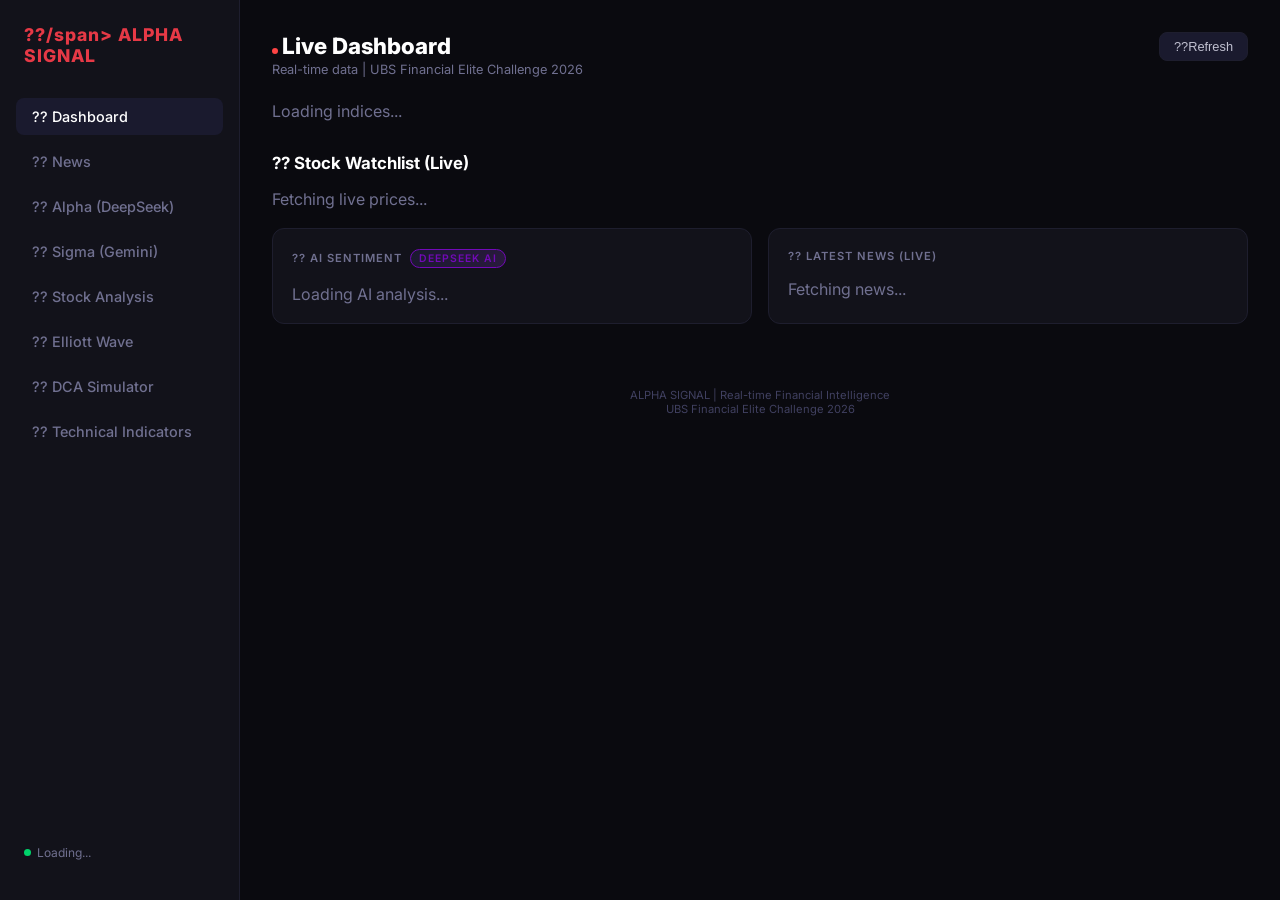
==== commit 35a054a7: "Predict 3-7 future Elliott Waves; enable mobile pinch-zoom + pan on all charts Made-with: Cursor" ====
--- a/docs/index.html
+++ b/docs/index.html
@@ -61,6 +61,9 @@
 .footer{text-align:center;padding:2rem;color:#404060;font-size:.7rem;margin-top:2rem}
 .refresh-btn{background:var(--card);border:1px solid var(--border);color:var(--txt2);padding:6px 14px;border-radius:8px;font-size:.8rem;cursor:pointer;transition:.2s}
 .refresh-btn:hover{background:var(--border2);color:var(--txt)}
+/* Plotly mobile-friendly: enable touch gestures */
+.js-plotly-plot, .plot-container, .svg-container { touch-action: none !important; }
+
 @media(max-width:1100px){.g4{grid-template-columns:1fr 1fr}}
 @media(max-width:900px){
   .g2,.g3,.g4{grid-template-columns:1fr}
@@ -78,26 +81,26 @@
 
 <!-- Mobile Header -->
 <div class="mobile-header">
-  <button class="menu-btn" onclick="toggleSidebar()">☰</button>
-  <div class="logo"><span>◆</span> ALPHA</div>
+  <button class="menu-btn" onclick="toggleSidebar()">??/button>
+  <div class="logo"><span>??/span> ALPHA</div>
   <div class="status"><div class="dot"></div><span id="ts-mobile">Live</span></div>
 </div>
 
 <!-- Sidebar -->
 <aside class="sidebar" id="sidebar">
   <div class="sidebar-header">
-    <div class="logo"><span>◆</span> ALPHA SIGNAL</div>
-    <button class="close-btn" onclick="toggleSidebar()">×</button>
+    <div class="logo"><span>??/span> ALPHA SIGNAL</div>
+    <button class="close-btn" onclick="toggleSidebar()">�</button>
   </div>
   <ul class="nav-links">
-    <li><a class="active" onclick="show('dash'); toggleSidebar()">📊 Dashboard</a></li>
-    <li><a onclick="show('news'); toggleSidebar()">📰 News</a></li>
-    <li><a onclick="show('briefing'); toggleSidebar()">🤖 Alpha (DeepSeek)</a></li>
-    <li><a onclick="show('sigma'); toggleSidebar()">♟️ Sigma (Gemini)</a></li>
-    <li><a onclick="show('analysis'); toggleSidebar()">📈 Stock Analysis</a></li>
-    <li><a onclick="show('wave'); toggleSidebar()">🌊 Elliott Wave</a></li>
-    <li><a onclick="show('dca'); toggleSidebar()">💰 DCA Simulator</a></li>
-    <li><a onclick="show('indicators'); toggleSidebar()">🔬 Technical Indicators</a></li>
+    <li><a class="active" onclick="show('dash'); toggleSidebar()">?? Dashboard</a></li>
+    <li><a onclick="show('news'); toggleSidebar()">?? News</a></li>
+    <li><a onclick="show('briefing'); toggleSidebar()">?? Alpha (DeepSeek)</a></li>
+    <li><a onclick="show('sigma'); toggleSidebar()">?? Sigma (Gemini)</a></li>
+    <li><a onclick="show('analysis'); toggleSidebar()">?? Stock Analysis</a></li>
+    <li><a onclick="show('wave'); toggleSidebar()">?? Elliott Wave</a></li>
+    <li><a onclick="show('dca'); toggleSidebar()">?? DCA Simulator</a></li>
+    <li><a onclick="show('indicators'); toggleSidebar()">?? Technical Indicators</a></li>
   </ul>
   <div class="status"><div class="dot"></div><span id="ts">Loading...</span></div>
 </aside>
@@ -110,21 +113,21 @@
   <div id="page-dash">
     <div style="display:flex;justify-content:space-between;align-items:flex-start">
       <div class="ph"><h1><span class="live-dot"></span>Live Dashboard</h1><p>Real-time data | UBS Financial Elite Challenge 2026</p></div>
-      <button class="refresh-btn" onclick="refreshAll()">↻ Refresh</button>
+      <button class="refresh-btn" onclick="refreshAll()">??Refresh</button>
     </div>
 
     <div class="ib" id="idx-strip" style="margin-top:1rem"><div style="color:var(--muted)">Loading indices...</div></div>
 
-    <div class="sec"><div class="sec-t">📊 Stock Watchlist (Live)</div></div>
+    <div class="sec"><div class="sec-t">?? Stock Watchlist (Live)</div></div>
     <div class="g4" id="stock-cards"><div style="color:var(--muted)">Fetching live prices...</div></div>
 
     <div class="g2" style="margin-top:1.2rem">
       <div class="card">
-        <div class="ct">🧠 AI Sentiment <span class="ai-b">DeepSeek AI</span></div>
+        <div class="ct">?? AI Sentiment <span class="ai-b">DeepSeek AI</span></div>
         <div id="sent-box"><div style="color:var(--muted)">Loading AI analysis...</div></div>
       </div>
       <div class="card">
-        <div class="ct">📰 Latest News (Live)</div>
+        <div class="ct">?? Latest News (Live)</div>
         <div id="news-brief"><div style="color:var(--muted)">Fetching news...</div></div>
       </div>
     </div>
@@ -153,7 +156,7 @@
     <div id="ai-section">
       <div class="brief" id="brief-text">Loading Alpha briefing...</div>
       <div class="card" style="margin-top:1rem">
-        <div class="ct">🔑 Key Themes</div>
+        <div class="ct">?? Key Themes</div>
         <div id="kw-box"></div>
       </div>
     </div>
@@ -172,10 +175,10 @@
 
   <!-- Elliott Wave Page -->
   <div id="page-wave" style="display:none">
-    <div class="ph"><h1>🌊 Elliott Wave Predictor</h1><p>Auto-detect Elliott Wave pattern + Fibonacci projection for any stock</p></div>
+    <div class="ph"><h1>?? Elliott Wave Predictor</h1><p>Auto-detect Elliott Wave pattern + Fibonacci projection for any stock</p></div>
 
     <div class="card" style="margin-bottom:1rem">
-      <div class="ct">⚙️ Stock Selection</div>
+      <div class="ct">?? Stock Selection</div>
       <div style="display:flex;flex-wrap:wrap;gap:10px;align-items:center">
         <input id="wave-ticker" type="text" placeholder="Enter ticker (e.g. AAPL, MSFT, TSLA)" value="AAPL"
           style="background:var(--card);border:1px solid var(--border);color:var(--txt);padding:8px 14px;border-radius:8px;font-size:.9rem;width:240px">
@@ -190,7 +193,7 @@
           <option value="5" selected>Sensitivity: Medium (5%)</option>
           <option value="8">Sensitivity: Low (8%)</option>
         </select>
-        <button class="refresh-btn" onclick="analyzeWave()" style="background:var(--red);color:#fff">🌊 Analyze Wave</button>
+        <button class="refresh-btn" onclick="analyzeWave()" style="background:var(--red);color:#fff">?? Analyze Wave</button>
         <span style="font-size:.8rem;color:var(--muted)">Quick:</span>
         <button class="refresh-btn" onclick="quickWave('TSLA')">TSLA</button>
         <button class="refresh-btn" onclick="quickWave('NVDA')">NVDA</button>
@@ -209,31 +212,31 @@
 
     <div class="g2">
       <div class="card" style="border-left:3px solid var(--blue)">
-        <div class="ct">📊 Current Wave Position</div>
+        <div class="ct">?? Current Wave Position</div>
         <div id="wave-position" style="font-size:.9rem;line-height:1.7;color:var(--txt2)">No analysis yet</div>
       </div>
       <div class="card" style="border-left:3px solid var(--green)">
-        <div class="ct">🎯 Fibonacci Projection</div>
+        <div class="ct">?? Fibonacci Projection</div>
         <div id="wave-projection" style="font-size:.9rem;line-height:1.7;color:var(--txt2)">No analysis yet</div>
       </div>
     </div>
 
     <div class="card" style="margin-top:1rem;border-left:3px solid var(--purple)">
-      <div class="ct">📚 Elliott Wave Theory Quick Guide</div>
+      <div class="ct">?? Elliott Wave Theory Quick Guide</div>
       <div style="font-size:.85rem;line-height:1.7;color:var(--txt2)">
-        <strong style="color:var(--green)">Impulse Waves (1→2→3→4→5):</strong> The main trend movement. Wave 3 is usually the longest. Wave 4 cannot enter Wave 1 territory.<br>
-        <strong style="color:var(--red)">Corrective Waves (A→B→C):</strong> Counter-trend movement after impulse completes. Usually 50-78.6% retracement of waves 1-5.<br>
-        <strong style="color:var(--yellow)">Fibonacci Targets:</strong> Wave 3 = 1.618× Wave 1; Wave 5 = 0.618× to 1× of Wave 1+3; Wave C = 1× Wave A.
+        <strong style="color:var(--green)">Impulse Waves (1????????):</strong> The main trend movement. Wave 3 is usually the longest. Wave 4 cannot enter Wave 1 territory.<br>
+        <strong style="color:var(--red)">Corrective Waves (A?B?C):</strong> Counter-trend movement after impulse completes. Usually 50-78.6% retracement of waves 1-5.<br>
+        <strong style="color:var(--yellow)">Fibonacci Targets:</strong> Wave 3 = 1.618� Wave 1; Wave 5 = 0.618� to 1� of Wave 1+3; Wave C = 1� Wave A.
       </div>
     </div>
   </div>
 
   <!-- DCA Simulator Page -->
   <div id="page-dca" style="display:none">
-    <div class="ph"><h1>💰 DCA Simulator</h1><p>Dollar-Cost Averaging simulator. Test how regular investing into any stock would have performed.</p></div>
+    <div class="ph"><h1>?? DCA Simulator</h1><p>Dollar-Cost Averaging simulator. Test how regular investing into any stock would have performed.</p></div>
 
     <div class="card" style="margin-bottom:1rem">
-      <div class="ct">⚙️ DCA Configuration</div>
+      <div class="ct">?? DCA Configuration</div>
       <div style="display:grid;grid-template-columns:repeat(auto-fit,minmax(200px,1fr));gap:.8rem;margin-bottom:.8rem">
         <div>
           <label style="font-size:.7rem;color:var(--muted);text-transform:uppercase;letter-spacing:1px">Stock Ticker</label>
@@ -270,7 +273,7 @@
         </div>
       </div>
       <div style="display:flex;flex-wrap:wrap;gap:8px;align-items:center">
-        <button class="refresh-btn" onclick="runDCA()" style="background:var(--red);color:#fff;font-weight:600">📈 Run Simulation</button>
+        <button class="refresh-btn" onclick="runDCA()" style="background:var(--red);color:#fff;font-weight:600">?? Run Simulation</button>
         <span style="font-size:.8rem;color:var(--muted);margin-left:.5rem">Quick:</span>
         <button class="refresh-btn" onclick="quickDCA('AAPL')">AAPL</button>
         <button class="refresh-btn" onclick="quickDCA('SPY')">SPY (S&P 500)</button>
@@ -318,27 +321,27 @@
     </div>
 
     <div class="card" style="margin-bottom:1rem">
-      <div class="ct">📊 Performance Chart <span style="font-size:.7rem;color:var(--muted);font-weight:400;margin-left:1rem;text-transform:none;letter-spacing:0">💡 Click on legend items to hide/show lines</span></div>
+      <div class="ct">?? Performance Chart <span style="font-size:.7rem;color:var(--muted);font-weight:400;margin-left:1rem;text-transform:none;letter-spacing:0">?? Click on legend items to hide/show lines</span></div>
       <div id="dca-chart" style="height:550px;background:var(--bg2);border-radius:10px">
         <div style="text-align:center;padding:5rem;color:var(--muted)">Configure parameters above and click "Run Simulation"</div>
       </div>
     </div>
 
     <div class="card" style="border-left:3px solid var(--purple)">
-      <div class="ct">📚 What is DCA (Dollar-Cost Averaging)?</div>
+      <div class="ct">?? What is DCA (Dollar-Cost Averaging)?</div>
       <div style="font-size:.85rem;line-height:1.7;color:var(--txt2)">
         <strong style="color:var(--green)">DCA</strong> means investing a fixed amount at regular intervals, regardless of price. This smooths out volatility - you buy more shares when prices are low and fewer when prices are high. Used by retail investors, 401k plans, and even Warren Buffett's recommendation for most people.<br><br>
-        <strong style="color:var(--yellow)">⚠️ Note:</strong> Past performance does not guarantee future results. This simulator uses historical price data only and does not include dividends, taxes, or stock splits' adjusted prices automatically (Yahoo's adjusted close handles splits but not always perfectly).
+        <strong style="color:var(--yellow)">?? Note:</strong> Past performance does not guarantee future results. This simulator uses historical price data only and does not include dividends, taxes, or stock splits' adjusted prices automatically (Yahoo's adjusted close handles splits but not always perfectly).
       </div>
     </div>
   </div>
 
   <!-- Technical Indicators Page -->
   <div id="page-indicators" style="display:none">
-    <div class="ph"><h1>🔬 Technical Indicators Lab</h1><p>Comprehensive technical analysis: MACD, RSI, KDJ, Bollinger Bands, Volume, MA Cross, 缠论 (Chan Theory), Pattern Detection</p></div>
+    <div class="ph"><h1>?? Technical Indicators Lab</h1><p>Comprehensive technical analysis: MACD, RSI, KDJ, Bollinger Bands, Volume, MA Cross, ?? (Chan Theory), Pattern Detection</p></div>
 
     <div class="card" style="margin-bottom:1rem">
-      <div class="ct">⚙️ Configure Analysis</div>
+      <div class="ct">?? Configure Analysis</div>
       <div style="display:flex;flex-wrap:wrap;gap:10px;align-items:center">
         <input id="ind-ticker" type="text" placeholder="Ticker (e.g. AAPL)" value="AAPL"
           style="background:var(--card);border:1px solid var(--border);color:var(--txt);padding:8px 14px;border-radius:8px;font-size:.9rem;width:200px">
@@ -348,20 +351,20 @@
           <option value="1y">1 Year</option>
           <option value="2y">2 Years</option>
         </select>
-        <button class="refresh-btn" onclick="analyzeIndicators()" style="background:var(--red);color:#fff;font-weight:600">🔬 Analyze All Indicators</button>
+        <button class="refresh-btn" onclick="analyzeIndicators()" style="background:var(--red);color:#fff;font-weight:600">?? Analyze All Indicators</button>
         <span style="font-size:.8rem;color:var(--muted);margin-left:.5rem">Quick:</span>
         <button class="refresh-btn" onclick="quickInd('AAPL')">AAPL</button>
         <button class="refresh-btn" onclick="quickInd('TSLA')">TSLA</button>
         <button class="refresh-btn" onclick="quickInd('NVDA')">NVDA</button>
         <button class="refresh-btn" onclick="quickInd('SPY')">SPY</button>
-        <button class="refresh-btn" onclick="quickInd('1810.HK')">小米</button>
+        <button class="refresh-btn" onclick="quickInd('1810.HK')">??</button>
       </div>
     </div>
 
     <!-- Overall Summary -->
     <div id="ind-summary" style="display:none;margin-bottom:1rem">
       <div class="card" style="background:linear-gradient(135deg,var(--card),var(--bg2));border:2px solid var(--border)">
-        <div class="ct">🎯 Overall Signal Summary</div>
+        <div class="ct">?? Overall Signal Summary</div>
         <div id="ind-overall" style="font-size:.95rem;line-height:1.8"></div>
       </div>
     </div>
@@ -371,8 +374,8 @@
       <div class="card" style="margin-bottom:1rem;border-left:4px solid var(--blue)">
         <div style="display:flex;justify-content:space-between;align-items:flex-start;flex-wrap:wrap;gap:8px;margin-bottom:.8rem">
           <div>
-            <div style="font-size:1.1rem;font-weight:700;color:var(--txt)">📊 MACD (Moving Average Convergence Divergence)</div>
-            <div style="font-size:.78rem;color:var(--muted);margin-top:2px">EMA(12) − EMA(26), Signal=EMA(9). Detects trend changes via crossovers.</div>
+            <div style="font-size:1.1rem;font-weight:700;color:var(--txt)">?? MACD (Moving Average Convergence Divergence)</div>
+            <div style="font-size:.78rem;color:var(--muted);margin-top:2px">EMA(12) ??EMA(26), Signal=EMA(9). Detects trend changes via crossovers.</div>
           </div>
           <span id="signal-macd" class="mood-badge"></span>
         </div>
@@ -384,7 +387,7 @@
       <div class="card" style="margin-bottom:1rem;border-left:4px solid var(--purple)">
         <div style="display:flex;justify-content:space-between;align-items:flex-start;flex-wrap:wrap;gap:8px;margin-bottom:.8rem">
           <div>
-            <div style="font-size:1.1rem;font-weight:700;color:var(--txt)">⚡ RSI (Relative Strength Index)</div>
+            <div style="font-size:1.1rem;font-weight:700;color:var(--txt)">??RSI (Relative Strength Index)</div>
             <div style="font-size:.78rem;color:var(--muted);margin-top:2px">14-period momentum. >70=overbought, <30=oversold. Divergence is strongest signal.</div>
           </div>
           <span id="signal-rsi" class="mood-badge"></span>
@@ -397,8 +400,8 @@
       <div class="card" style="margin-bottom:1rem;border-left:4px solid var(--yellow)">
         <div style="display:flex;justify-content:space-between;align-items:flex-start;flex-wrap:wrap;gap:8px;margin-bottom:.8rem">
           <div>
-            <div style="font-size:1.1rem;font-weight:700;color:var(--txt)">📈 KDJ (Stochastic Oscillator)</div>
-            <div style="font-size:.78rem;color:var(--muted);margin-top:2px">中国常用动量指标。K&D 在底部金叉=买; 顶部死叉=卖. J<0 极度超卖, J>100 极度超买.</div>
+            <div style="font-size:1.1rem;font-weight:700;color:var(--txt)">?? KDJ (Stochastic Oscillator)</div>
+            <div style="font-size:.78rem;color:var(--muted);margin-top:2px">?????????K&D ???????? ????=?? J<0 ????, J>100 ????.</div>
           </div>
           <span id="signal-kdj" class="mood-badge"></span>
         </div>
@@ -410,8 +413,8 @@
       <div class="card" style="margin-bottom:1rem;border-left:4px solid var(--green)">
         <div style="display:flex;justify-content:space-between;align-items:flex-start;flex-wrap:wrap;gap:8px;margin-bottom:.8rem">
           <div>
-            <div style="font-size:1.1rem;font-weight:700;color:var(--txt)">📉 Bollinger Bands (布林带)</div>
-            <div style="font-size:.78rem;color:var(--muted);margin-top:2px">20-day MA ± 2σ. Squeeze = breakout coming. Touching upper = strong, touching lower = weakness.</div>
+            <div style="font-size:1.1rem;font-weight:700;color:var(--txt)">?? Bollinger Bands (????</div>
+            <div style="font-size:.78rem;color:var(--muted);margin-top:2px">20-day MA � 2?. Squeeze = breakout coming. Touching upper = strong, touching lower = weakness.</div>
           </div>
           <span id="signal-boll" class="mood-badge"></span>
         </div>
@@ -423,8 +426,8 @@
       <div class="card" style="margin-bottom:1rem;border-left:4px solid #ff6b6b">
         <div style="display:flex;justify-content:space-between;align-items:flex-start;flex-wrap:wrap;gap:8px;margin-bottom:.8rem">
           <div>
-            <div style="font-size:1.1rem;font-weight:700;color:var(--txt)">📊 Volume Analysis (放量/缩量)</div>
-            <div style="font-size:.78rem;color:var(--muted);margin-top:2px">放量 = volume > 2× MA20 (institutional activity). 缩量 = consolidation. OBV confirms trend.</div>
+            <div style="font-size:1.1rem;font-weight:700;color:var(--txt)">?? Volume Analysis (??/??)</div>
+            <div style="font-size:.78rem;color:var(--muted);margin-top:2px">?? = volume > 2� MA20 (institutional activity). ?? = consolidation. OBV confirms trend.</div>
           </div>
           <span id="signal-volume" class="mood-badge"></span>
         </div>
@@ -436,8 +439,8 @@
       <div class="card" style="margin-bottom:1rem;border-left:4px solid #4361ee">
         <div style="display:flex;justify-content:space-between;align-items:flex-start;flex-wrap:wrap;gap:8px;margin-bottom:.8rem">
           <div>
-            <div style="font-size:1.1rem;font-weight:700;color:var(--txt)">📐 Moving Averages (均线系统)</div>
-            <div style="font-size:.78rem;color:var(--muted);margin-top:2px">MA5/10/20/50/200. Golden Cross (50↑200) = 大牛市. Death Cross (50↓200) = 大熊市.</div>
+            <div style="font-size:1.1rem;font-weight:700;color:var(--txt)">?? Moving Averages (????)</div>
+            <div style="font-size:.78rem;color:var(--muted);margin-top:2px">MA5/10/20/50/200. Golden Cross (50??00) = ???? Death Cross (50??00) = ????</div>
           </div>
           <span id="signal-ma" class="mood-badge"></span>
         </div>
@@ -445,12 +448,12 @@
         <div id="reason-ma" style="margin-top:.8rem;font-size:.85rem;color:var(--txt2);line-height:1.6;padding:.8rem;background:var(--card);border-radius:8px"></div>
       </div>
 
-      <!-- 7. Chan Theory (缠论) -->
+      <!-- 7. Chan Theory (??) -->
       <div class="card" style="margin-bottom:1rem;border-left:4px solid #7209b7">
         <div style="display:flex;justify-content:space-between;align-items:flex-start;flex-wrap:wrap;gap:8px;margin-bottom:.8rem">
           <div>
-            <div style="font-size:1.1rem;font-weight:700;color:var(--txt)">🧩 缠论 (Chan Theory) Simplified</div>
-            <div style="font-size:.78rem;color:var(--muted);margin-top:2px">缠中说禅理论。识别"笔"(strokes) 和"中枢"(consolidation zones)。中枢突破=trend continues, 反向=reversal.</div>
+            <div style="font-size:1.1rem;font-weight:700;color:var(--txt)">?? ?? (Chan Theory) Simplified</div>
+            <div style="font-size:.78rem;color:var(--muted);margin-top:2px">????????????(strokes) ????"(consolidation zones)??????trend continues, ??=reversal.</div>
           </div>
           <span id="signal-chan" class="mood-badge"></span>
         </div>
@@ -462,8 +465,8 @@
       <div class="card" style="margin-bottom:1rem;border-left:4px solid var(--red)">
         <div style="display:flex;justify-content:space-between;align-items:flex-start;flex-wrap:wrap;gap:8px;margin-bottom:.8rem">
           <div>
-            <div style="font-size:1.1rem;font-weight:700;color:var(--txt)">🎨 Chart Patterns (经典形态)</div>
-            <div style="font-size:.78rem;color:var(--muted);margin-top:2px">Auto-detect: 头肩顶/底, 双顶/双底, 三角形, support/resistance levels.</div>
+            <div style="font-size:1.1rem;font-weight:700;color:var(--txt)">?? Chart Patterns (?????</div>
+            <div style="font-size:.78rem;color:var(--muted);margin-top:2px">Auto-detect: ?????? ??/??, ???? support/resistance levels.</div>
           </div>
           <span id="signal-pattern" class="mood-badge"></span>
         </div>
@@ -473,7 +476,7 @@
     </div>
 
     <div id="ind-loading" style="display:none;padding:5rem;text-align:center;color:var(--muted)">
-      <div style="font-size:2rem;margin-bottom:1rem">🔬</div>
+      <div style="font-size:2rem;margin-bottom:1rem">??</div>
       <div>Analyzing all indicators...<br>This may take 5-10 seconds.</div>
     </div>
   </div>
@@ -489,26 +492,26 @@
 
     <div class="g2" style="margin-bottom:1rem">
       <div class="card" style="border-left:3px solid var(--green)">
-        <div class="ct">📈 LONG Position</div>
+        <div class="ct">?? LONG Position</div>
         <div id="long-box"></div>
       </div>
       <div class="card" style="border-left:3px solid var(--red)">
-        <div class="ct">📉 SHORT Candidates</div>
+        <div class="ct">?? SHORT Candidates</div>
         <div id="short-box"></div>
       </div>
     </div>
 
     <div class="g2" style="margin-bottom:1rem">
-      <div class="card"><div class="ct">📊 Dimension 1: Fundamentals</div><div id="d1-box" class="brief" style="max-height:300px"></div></div>
-      <div class="card"><div class="ct">📈 Dimension 2: Technicals</div><div id="d2-box" class="brief" style="max-height:300px"></div></div>
+      <div class="card"><div class="ct">?? Dimension 1: Fundamentals</div><div id="d1-box" class="brief" style="max-height:300px"></div></div>
+      <div class="card"><div class="ct">?? Dimension 2: Technicals</div><div id="d2-box" class="brief" style="max-height:300px"></div></div>
     </div>
     <div class="g2" style="margin-bottom:1rem">
-      <div class="card"><div class="ct">🧠 Dimension 3: Sentiment</div><div id="d3-box" class="brief" style="max-height:300px"></div></div>
-      <div class="card"><div class="ct">🏢 Dimension 4: Competitive</div><div id="d4-box" class="brief" style="max-height:300px"></div></div>
-    </div>
-    <div class="card" style="margin-bottom:1rem"><div class="ct">🌍 Dimension 5: Macro & Geopolitical</div><div id="d5-box" class="brief" style="max-height:300px"></div></div>
-
-    <div class="card"><div class="ct">🤖 AI Pair Trade Recommendation</div><div id="pair-box" class="brief" style="min-height:200px"></div></div>
+      <div class="card"><div class="ct">?? Dimension 3: Sentiment</div><div id="d3-box" class="brief" style="max-height:300px"></div></div>
+      <div class="card"><div class="ct">?? Dimension 4: Competitive</div><div id="d4-box" class="brief" style="max-height:300px"></div></div>
+    </div>
+    <div class="card" style="margin-bottom:1rem"><div class="ct">?? Dimension 5: Macro & Geopolitical</div><div id="d5-box" class="brief" style="max-height:300px"></div></div>
+
+    <div class="card"><div class="ct">?? AI Pair Trade Recommendation</div><div id="pair-box" class="brief" style="min-height:200px"></div></div>
   </div>
 
   <div class="footer">ALPHA SIGNAL | Real-time Financial Intelligence<br>UBS Financial Elite Challenge 2026</div>
@@ -524,10 +527,10 @@
 function proxy(u){return PROXIES[proxyIdx%PROXIES.length](u);}
 
 const STOCKS={
-  '小米集团':{t:'1810.HK',m:'HKEX'},
+  '????':{t:'1810.HK',m:'HKEX'},
   'QQQ':{t:'QQQ',m:'NASDAQ'},
   'Intel':{t:'INTC',m:'NASDAQ'},
-  '微软':{t:'MSFT',m:'NASDAQ'},
+  '??':{t:'MSFT',m:'NASDAQ'},
   'Bitcoin':{t:'BTC-USD',m:'Crypto'},
 };
 const INDICES={'S&P 500':'^GSPC','NASDAQ':'^IXIC','Hang Seng':'^HSI','Dow Jones':'^DJI'};
@@ -539,6 +542,17 @@
 ];
 
 let cachedData={};
+
+// Mobile-friendly Plotly config: enables pinch-zoom, two-finger pan, drag-pan
+const MOBILE_PLOTLY_CONFIG = {
+  responsive: true,
+  displayModeBar: false,
+  scrollZoom: true,           // Scroll wheel + pinch-to-zoom
+  doubleClick: 'reset+autosize',  // Double-tap to reset
+  showAxisDragHandles: true,
+  showAxisRangeEntryBoxes: false,
+  modeBarButtonsToRemove: ['select2d', 'lasso2d']
+};
 
 function toggleSidebar(){
   if(window.innerWidth<=900){
@@ -590,11 +604,11 @@
 
 function renderStockCard(name,ticker,market,d){
   const dir=parseFloat(d.change_pct)>=0?'up':'dn';
-  const arrow=dir==='up'?'▲':'▼';
+  const arrow=dir==='up'?'??:'??;
   const cur=market==='Crypto'?'$':d.currency==='HKD'?'HK$':'$';
   return`<div class="sc ${dir}">
     <div style="display:flex;justify-content:space-between;align-items:flex-start">
-      <div><div class="sn">${name}</div><div class="st">${ticker} · ${market}</div></div>
+      <div><div class="sn">${name}</div><div class="st">${ticker} � ${market}</div></div>
       <div class="${dir}-c" style="font-weight:700;font-size:.85rem">${arrow} ${parseFloat(d.change_pct).toFixed(2)}%</div>
     </div>
     <div class="sp ${dir}-c">${cur}${parseFloat(d.price).toLocaleString()}</div>
@@ -635,7 +649,7 @@
     for(const[name,d]of Object.entries(cachedData.indices)){
       if(d.error||!d.price)continue;
       const cls=d.change_pct>=0?'up-c':'dn-c';
-      const arrow=d.change_pct>=0?'▲':'▼';
+      const arrow=d.change_pct>=0?'??:'??;
       html+=`<div class="idx"><div class="n">${name}</div><div class="v">${parseFloat(d.price).toLocaleString()}</div><div class="c ${cls}">${arrow} ${parseFloat(d.change_pct).toFixed(2)}%</div></div>`;
     }
     if(html)el.innerHTML=html;
@@ -649,7 +663,7 @@
       const d=results[i];
       if(d){
         const cls=parseFloat(d.change_pct)>=0?'up-c':'dn-c';
-        const arrow=parseFloat(d.change_pct)>=0?'▲':'▼';
+        const arrow=parseFloat(d.change_pct)>=0?'??:'??;
         html+=`<div class="idx"><div class="n">${name}</div><div class="v">${parseFloat(d.price).toLocaleString()}</div><div class="c ${cls}">${arrow} ${d.change_pct}%</div></div>`;
         gotAny=true;
       }
@@ -726,7 +740,7 @@
     // Long position card
     const ld=A.dim1_fundamentals?.data||{};
     document.getElementById('long-box').innerHTML=`
-      <div style="font-size:1.5rem;font-weight:800;color:var(--green);margin-bottom:.5rem">LONG 小米 (1810.HK)</div>
+      <div style="font-size:1.5rem;font-weight:800;color:var(--green);margin-bottom:.5rem">LONG ?? (1810.HK)</div>
       <div style="font-size:.85rem;color:var(--txt2);line-height:1.6">
         <div>Price: HK$${ld.price||'--'} | PE: ${ld.pe_ratio||'--'} | PB: ${ld.pb_ratio||'--'}</div>
         <div>Revenue Growth: ${ld.revenue_growth?((ld.revenue_growth*100).toFixed(1)+'%'):'--'}</div>
@@ -772,7 +786,7 @@
     
     // Sigma
     const sm=D.mood_sigma||{};
-    document.getElementById('sigma-mood-emoji').textContent=sm.emoji||'♟️';
+    document.getElementById('sigma-mood-emoji').textContent=sm.emoji||'??';
     document.getElementById('sigma-mood-vibe').textContent='"'+(sm.vibe||'Analyzing...')+'"';
     const smb=document.getElementById('sigma-mood-badge');
     smb.textContent='MOOD: '+(sm.mood||'unknown').toUpperCase();
@@ -784,7 +798,7 @@
     const kb=document.getElementById('kw-box');let kh='';
     const kw=D.keywords||{};
     if(kw.keywords){kh+='<div>';kw.keywords.forEach(k=>{kh+=`<span class="tag" style="font-size:${.7+(k.importance||.5)*.4}rem;padding:4px 12px;margin:3px">${k.word}</span>`;});kh+='</div>';}
-    if(kw.themes){kw.themes.forEach(t=>{kh+=`<div style="margin:6px 0"><strong style="color:var(--txt)">${t.theme}</strong> <span style="color:var(--muted);font-size:.8rem">— ${t.description}</span></div>`;});}
+    if(kw.themes){kw.themes.forEach(t=>{kh+=`<div style="margin:6px 0"><strong style="color:var(--txt)">${t.theme}</strong> <span style="color:var(--muted);font-size:.8rem">??${t.description}</span></div>`;});}
     kb.innerHTML=kh||'';
   }catch(e){
     document.getElementById('brief-text').textContent='AI data not yet generated. Will update at 8am & 9pm.';
@@ -793,7 +807,7 @@
 
 function nlist(arts){
   if(!arts||!arts.length)return'<div style="color:var(--muted);padding:.5rem">No news</div>';
-  return arts.map(a=>`<div class="ni"><a href="${a.link}" target="_blank">${a.title}</a><div class="nm">${a.source} · ${a.published}</div></div>`).join('');
+  return arts.map(a=>`<div class="ni"><a href="${a.link}" target="_blank">${a.title}</a><div class="nm">${a.source} � ${a.published}</div></div>`).join('');
 }
 function fmt(n){if(!n)return'0';if(n>=1e9)return(n/1e9).toFixed(1)+'B';if(n>=1e6)return(n/1e6).toFixed(0)+'M';if(n>=1e3)return(n/1e3).toFixed(0)+'K';return n.toLocaleString();}
 
@@ -801,7 +815,7 @@
   document.getElementById('ts').textContent='Refreshing...';
   document.getElementById('ts-mobile').textContent='Refreshing...';
   await Promise.all([loadStocks(),loadIndices(),loadNews()]);
-  const t = 'Live · '+new Date().toLocaleTimeString();
+  const t = 'Live � '+new Date().toLocaleTimeString();
   document.getElementById('ts').textContent=t;
   document.getElementById('ts-mobile').textContent=t;
 }
@@ -811,7 +825,7 @@
   document.getElementById('ts-mobile').textContent='Loading...';
   await loadAI();
   await Promise.all([loadStocks(),loadIndices(),loadNews(),loadAnalysis()]);
-  const t = 'Live · '+new Date().toLocaleTimeString();
+  const t = 'Live � '+new Date().toLocaleTimeString();
   document.getElementById('ts').textContent=t;
   document.getElementById('ts-mobile').textContent=t;
 }
@@ -920,6 +934,113 @@
   };
 }
 
+// Predict ALL remaining waves based on Elliott Wave rules
+// Returns an array of predicted pivots: [{label, date, price, lo, hi}]
+function predictRemainingWaves(waves){
+  if(waves.length < 2) return [];
+  
+  const labels = ['Start', '1', '2', '3', '4', '5', 'A', 'B', 'C'];
+  const lastIdx = labels.indexOf(waves[waves.length-1].label);
+  if(lastIdx === -1 || lastIdx >= labels.length - 1) return [];
+  
+  // Estimate average days per wave based on existing waves
+  const dayMs = 24 * 60 * 60 * 1000;
+  let avgDays = 30;
+  if(waves.length >= 2){
+    const totalDays = (waves[waves.length-1].date - waves[0].date) / dayMs;
+    avgDays = Math.max(7, totalDays / (waves.length - 1));
+  }
+  
+  // Wave 1 metrics (anchor for Fibonacci ratios)
+  const w1Start = waves[0]?.price;
+  const w1End = waves[1]?.price;
+  const w1Length = w1End !== undefined ? Math.abs(w1End - w1Start) : 0;
+  const direction = w1End > w1Start ? 1 : -1; // Direction of impulse
+  
+  const predictions = [];
+  let prevPrice = waves[waves.length-1].price;
+  let prevDate = waves[waves.length-1].date;
+  
+  // Days for each wave (Wave 3 typically takes 1.5x avg, Wave 4 typically 0.7x)
+  const waveDays = {
+    '2': avgDays * 0.7,
+    '3': avgDays * 1.5,
+    '4': avgDays * 0.7,
+    '5': avgDays * 1.0,
+    'A': avgDays * 0.8,
+    'B': avgDays * 0.6,
+    'C': avgDays * 1.0
+  };
+  
+  for(let i = lastIdx + 1; i < labels.length; i++){
+    const label = labels[i];
+    let nextPrice, lo, hi;
+    
+    if(label === '2'){
+      // Wave 2: retraces 50-78.6% of Wave 1
+      nextPrice = w1End - direction * w1Length * 0.618;
+      lo = w1End - direction * w1Length * 0.786;
+      hi = w1End - direction * w1Length * 0.500;
+    } else if(label === '3'){
+      // Wave 3: 1.618 � Wave 1, often longest
+      const w2End = waves[2]?.price !== undefined ? waves[2].price : prevPrice;
+      nextPrice = w2End + direction * w1Length * 1.618;
+      lo = w2End + direction * w1Length * 1.000;
+      hi = w2End + direction * w1Length * 2.618;
+    } else if(label === '4'){
+      // Wave 4: retraces 23.6-38.2% of Wave 3 (cannot enter Wave 1)
+      const w3End = waves[3]?.price !== undefined ? waves[3].price : prevPrice;
+      const w2End = waves[2]?.price !== undefined ? waves[2].price : (w1End - direction * w1Length * 0.618);
+      const w3Length = Math.abs(w3End - w2End);
+      nextPrice = w3End - direction * w3Length * 0.382;
+      lo = w3End - direction * w3Length * 0.500;
+      hi = w3End - direction * w3Length * 0.236;
+    } else if(label === '5'){
+      // Wave 5: typically equals Wave 1 (or 0.618� of waves 1+3)
+      const w4End = waves[4]?.price !== undefined ? waves[4].price : prevPrice;
+      nextPrice = w4End + direction * w1Length * 1.0;
+      lo = w4End + direction * w1Length * 0.618;
+      hi = w4End + direction * w1Length * 1.618;
+    } else if(label === 'A'){
+      // Wave A: typically 38.2-61.8% retracement of waves 1-5
+      const w5End = waves[5]?.price !== undefined ? waves[5].price : prevPrice;
+      const totalImpulse = Math.abs(w5End - w1Start);
+      const corrDir = -direction;
+      nextPrice = w5End + corrDir * totalImpulse * 0.382;
+      lo = w5End + corrDir * totalImpulse * 0.236;
+      hi = w5End + corrDir * totalImpulse * 0.618;
+    } else if(label === 'B'){
+      // Wave B: 38.2-78.6% retracement of Wave A
+      const wAStart = waves[5]?.price !== undefined ? waves[5].price : prevPrice;
+      const wAEnd = waves[6]?.price !== undefined ? waves[6].price : prevPrice;
+      const wALen = Math.abs(wAEnd - wAStart);
+      const dirB = wAStart > wAEnd ? 1 : -1;
+      nextPrice = wAEnd + dirB * wALen * 0.500;
+      lo = wAEnd + dirB * wALen * 0.382;
+      hi = wAEnd + dirB * wALen * 0.786;
+    } else if(label === 'C'){
+      // Wave C: typically equals Wave A (1.0� or 1.618�)
+      const wAStart = waves[5]?.price !== undefined ? waves[5].price : prevPrice;
+      const wAEnd = waves[6]?.price !== undefined ? waves[6].price : prevPrice;
+      const wALen = Math.abs(wAEnd - wAStart);
+      const dirC = wAEnd > wAStart ? -1 : 1;  // C goes same direction as A
+      const wBEnd = waves[7]?.price !== undefined ? waves[7].price : prevPrice;
+      nextPrice = wBEnd + dirC * wALen * 1.0;
+      lo = wBEnd + dirC * wALen * 0.618;
+      hi = wBEnd + dirC * wALen * 1.618;
+    }
+    
+    const days = waveDays[label] || avgDays;
+    const nextDate = new Date(prevDate.getTime() + days * dayMs);
+    
+    predictions.push({label, date: nextDate, price: nextPrice, lo, hi, prevPrice, prevDate});
+    prevPrice = nextPrice;
+    prevDate = nextDate;
+  }
+  
+  return predictions;
+}
+
 async function analyzeWave(){
   const ticker = document.getElementById('wave-ticker').value.trim().toUpperCase();
   const period = document.getElementById('wave-period').value;
@@ -927,22 +1048,23 @@
   
   if(!ticker){ alert('Please enter a ticker'); return; }
   
-  document.getElementById('wave-chart').innerHTML = `<div style="text-align:center;padding:5rem;color:var(--muted)">⏳ Fetching ${ticker} data and analyzing waves...</div>`;
+  document.getElementById('wave-chart').innerHTML = `<div style="text-align:center;padding:5rem;color:var(--muted)">??Fetching ${ticker} data and analyzing waves...</div>`;
   
   const data = await fetchYahooHistory(ticker, period);
   if(!data || !data.close){
-    document.getElementById('wave-chart').innerHTML = `<div style="text-align:center;padding:5rem;color:var(--red)">❌ Failed to fetch ${ticker}. Check ticker symbol.</div>`;
+    document.getElementById('wave-chart').innerHTML = `<div style="text-align:center;padding:5rem;color:var(--red)">??Failed to fetch ${ticker}. Check ticker symbol.</div>`;
     return;
   }
   
   const pivots = detectPivots(data.high, data.low, data.dates, sensitivity);
   if(pivots.length < 6){
-    document.getElementById('wave-chart').innerHTML = `<div style="text-align:center;padding:5rem;color:var(--yellow)">⚠️ Not enough swings detected. Try lower sensitivity or longer period.</div>`;
+    document.getElementById('wave-chart').innerHTML = `<div style="text-align:center;padding:5rem;color:var(--yellow)">?? Not enough swings detected. Try lower sensitivity or longer period.</div>`;
     return;
   }
   
   const waves = labelWaves(pivots);
   const projection = fibProjection(waves);
+  const predictions = predictRemainingWaves(waves);
   
   // Plotly traces
   const candlestick = {
@@ -959,30 +1081,52 @@
     text: waves.map(w=>w.label),
     textposition: 'top center',
     textfont: {size: 16, color: '#fff', family: 'Inter'},
-    name: 'Elliott Wave'
+    name: '??Detected Waves'
   };
   
   const traces = [candlestick, waveLine];
   
-  // Add Fibonacci projection lines
-  const lastDate = waves[waves.length-1].date;
-  const futureDate = new Date(lastDate.getTime() + 60*24*60*60*1000); // +60 days
-  
-  if(projection){
-    [['targetA_382', '#7209b7', '38.2% Fib'],
-     ['targetA_500', '#4361ee', '50% Fib'],
-     ['targetA_618', '#e63946', '61.8% Fib (key target)']].forEach(([key, color, label]) => {
-      traces.push({
-        x: [waves[5].date, futureDate],
-        y: [waves[5].price, projection[key]],
-        type: 'scatter', mode: 'lines+text',
-        line: {color, width: 2, dash: 'dot'},
-        text: ['', label + ': $' + projection[key].toFixed(2)],
-        textposition: 'middle right',
-        textfont: {size: 11, color},
-        name: label,
-        showlegend: false
-      });
+  // Build full predicted wave path connecting from last detected wave
+  if(predictions.length > 0){
+    const lastWave = waves[waves.length-1];
+    const predX = [lastWave.date, ...predictions.map(p=>p.date)];
+    const predY = [lastWave.price, ...predictions.map(p=>p.price)];
+    const predLabels = ['', ...predictions.map(p=>p.label + '?')];
+    
+    // Predicted central path (most likely)
+    traces.push({
+      x: predX, y: predY,
+      type: 'scatter', mode: 'lines+markers+text',
+      line: {color: '#7209b7', width: 2.5, dash: 'dash'},
+      marker: {size: 11, color: '#7209b7', symbol: 'diamond', line: {color: '#fff', width: 1.5}},
+      text: predLabels,
+      textposition: 'top center',
+      textfont: {size: 14, color: '#bb88ff', family: 'Inter'},
+      name: '?? Predicted Waves',
+      hovertemplate: '%{text}<br>Target: $%{y:.2f}<br>Date: %{x|%Y-%m-%d}<extra></extra>'
+    });
+    
+    // High estimate band (upper)
+    const highX = [lastWave.date, ...predictions.map(p=>p.date)];
+    const highY = [lastWave.price, ...predictions.map(p=>p.hi)];
+    traces.push({
+      x: highX, y: highY,
+      type: 'scatter', mode: 'lines',
+      line: {color: 'rgba(114,9,183,0.4)', width: 1, dash: 'dot'},
+      name: '?? Optimistic Range',
+      hovertemplate: 'Optimistic: $%{y:.2f}<extra></extra>'
+    });
+    
+    // Low estimate band (lower) - filled with high band
+    const lowX = [lastWave.date, ...predictions.map(p=>p.date)];
+    const lowY = [lastWave.price, ...predictions.map(p=>p.lo)];
+    traces.push({
+      x: lowX, y: lowY,
+      type: 'scatter', mode: 'lines',
+      line: {color: 'rgba(114,9,183,0.4)', width: 1, dash: 'dot'},
+      fill: 'tonexty', fillcolor: 'rgba(114,9,183,0.08)',
+      name: '?? Pessimistic Range',
+      hovertemplate: 'Pessimistic: $%{y:.2f}<extra></extra>'
     });
   }
   
@@ -990,13 +1134,14 @@
     paper_bgcolor: '#12121a',
     plot_bgcolor: '#12121a',
     font: {color: '#c0c0d0', family: 'Inter'},
-    title: {text: `${ticker} - Elliott Wave Analysis`, font: {color: '#fff', size: 18}},
-    xaxis: {gridcolor: '#2a2a3a', rangeslider: {visible: false}},
-    yaxis: {gridcolor: '#2a2a3a', title: 'Price ($)'},
-    margin: {l: 60, r: 60, t: 60, b: 40},
-    legend: {bgcolor: 'rgba(0,0,0,0.5)', bordercolor: '#2a2a3a'},
-    hovermode: 'x unified'
-  }, {responsive: true, displayModeBar: false});
+    title: {text: `${ticker} - Elliott Wave Analysis & Prediction`, font: {color: '#fff', size: 16}},
+    xaxis: {gridcolor: '#2a2a3a', rangeslider: {visible: false}, fixedrange: false},
+    yaxis: {gridcolor: '#2a2a3a', title: 'Price ($)', fixedrange: false},
+    margin: {l: 50, r: 30, t: 50, b: 40},
+    legend: {bgcolor: 'rgba(0,0,0,0.6)', bordercolor: '#2a2a3a', orientation: 'h', y: -0.12, font: {size: 10}},
+    hovermode: 'x unified',
+    dragmode: 'pan'  // Default drag = pan (better for mobile)
+  }, MOBILE_PLOTLY_CONFIG);
   
   // Generate position commentary
   const lastWave = waves[waves.length-1];
@@ -1025,28 +1170,33 @@
     </div>
   `;
   
-  if(projection){
+  // Show all predicted future waves
+  if(predictions.length > 0){
+    let html = `<div style="margin-bottom:.8rem;color:var(--muted);font-size:.85rem">?? ${predictions.length} ????????????????????????</div>`;
+    html += '<div style="display:flex;flex-direction:column;gap:.5rem">';
+    predictions.forEach(p => {
+      const colors = {'2':'#7209b7','3':'#00d26a','4':'#ffd60a','5':'#4361ee','A':'#e63946','B':'#ff6b6b','C':'#a855f7'};
+      const c = colors[p.label] || '#7209b7';
+      const dateStr = p.date.toISOString().slice(0,10);
+      html += `
+        <div style="background:var(--card);padding:.7rem .9rem;border-radius:8px;border-left:3px solid ${c}">
+          <div style="display:flex;justify-content:space-between;align-items:flex-start;flex-wrap:wrap;gap:6px">
+            <div>
+              <span style="color:${c};font-weight:700;font-size:1.05rem">Wave ${p.label}</span>
+              <span style="color:var(--muted);font-size:.7rem;margin-left:6px">??${dateStr}</span>
+            </div>
+            <strong style="font-size:1.05rem;color:var(--txt)">$${p.price.toFixed(2)}</strong>
+          </div>
+          <div style="color:var(--muted);font-size:.75rem;margin-top:3px">
+            ??: $${Math.min(p.lo,p.hi).toFixed(2)} ~ $${Math.max(p.lo,p.hi).toFixed(2)}
+          </div>
+        </div>`;
+    });
+    html += '</div>';
+    document.getElementById('wave-projection').innerHTML = html;
+  } else {
     document.getElementById('wave-projection').innerHTML = `
-      <div style="margin-bottom:.8rem;color:var(--muted);font-size:.85rem">
-        Based on Wave 5 ($${waves[5].price.toFixed(2)}), the next correction (Wave A) likely targets:
-      </div>
-      <div style="display:flex;flex-direction:column;gap:.5rem">
-        <div style="background:var(--card);padding:.6rem;border-radius:8px;border-left:3px solid #7209b7">
-          <span style="color:#7209b7;font-weight:600">38.2% Retracement</span><br>
-          <strong style="font-size:1.1rem;color:var(--txt)">$${projection.targetA_382.toFixed(2)}</strong>
-          <span style="color:var(--muted);font-size:.8rem"> (Shallow correction)</span>
-        </div>
-        <div style="background:var(--card);padding:.6rem;border-radius:8px;border-left:3px solid #4361ee">
-          <span style="color:#4361ee;font-weight:600">50% Retracement</span><br>
-          <strong style="font-size:1.1rem;color:var(--txt)">$${projection.targetA_500.toFixed(2)}</strong>
-          <span style="color:var(--muted);font-size:.8rem"> (Standard target)</span>
-        </div>
-        <div style="background:var(--card);padding:.6rem;border-radius:8px;border-left:3px solid var(--red)">
-          <span style="color:var(--red);font-weight:600">61.8% Retracement (Golden)</span><br>
-          <strong style="font-size:1.1rem;color:var(--txt)">$${projection.targetA_618.toFixed(2)}</strong>
-          <span style="color:var(--muted);font-size:.8rem"> (Most likely Wave A target)</span>
-        </div>
-      </div>
+      <div style="color:var(--muted);font-size:.85rem">All waves complete. Wait for next impulse cycle.</div>
     `;
   }
 }
@@ -1132,7 +1282,7 @@
   const endDate = new Date(endDateStr);
   if(endDate <= startDate){ alert('End date must be after start date'); return; }
   
-  document.getElementById('dca-chart').innerHTML = `<div style="text-align:center;padding:5rem;color:var(--muted)">⏳ Fetching ${ticker} data and running simulation...</div>`;
+  document.getElementById('dca-chart').innerHTML = `<div style="text-align:center;padding:5rem;color:var(--muted)">??Fetching ${ticker} data and running simulation...</div>`;
   document.getElementById('dca-summary').style.display = 'none';
   
   const startTs = Math.floor(startDate.getTime() / 1000);
@@ -1140,7 +1290,7 @@
   const data = await fetchYahooByTimestamp(ticker, startTs, endTs);
   
   if(!data || !data.close || data.close.length < 2){
-    document.getElementById('dca-chart').innerHTML = `<div style="text-align:center;padding:5rem;color:var(--red)">❌ Failed to fetch ${ticker} data for that date range. Check ticker / dates.</div>`;
+    document.getElementById('dca-chart').innerHTML = `<div style="text-align:center;padding:5rem;color:var(--red)">??Failed to fetch ${ticker} data for that date range. Check ticker / dates.</div>`;
     return;
   }
   
@@ -1178,7 +1328,7 @@
   }
   
   if(buyDates.length === 0){
-    document.getElementById('dca-chart').innerHTML = `<div style="text-align:center;padding:5rem;color:var(--red)">❌ No buys executed. Check date range.</div>`;
+    document.getElementById('dca-chart').innerHTML = `<div style="text-align:center;padding:5rem;color:var(--red)">??No buys executed. Check date range.</div>`;
     return;
   }
   
@@ -1242,7 +1392,7 @@
       x: data.dates,
       y: portfolioCurve,
       type: 'scatter', mode: 'lines',
-      name: '💰 Portfolio Value',
+      name: '?? Portfolio Value',
       line: {color: '#00d26a', width: 2.5},
       fill: 'tozeroy',
       fillcolor: 'rgba(0,210,106,0.1)',
@@ -1252,7 +1402,7 @@
       x: data.dates,
       y: principalCurve,
       type: 'scatter', mode: 'lines',
-      name: '📥 Total Invested (Principal)',
+      name: '?? Total Invested (Principal)',
       line: {color: '#4361ee', width: 2, dash: 'solid'},
       yaxis: 'y'
     },
@@ -1260,7 +1410,7 @@
       x: data.dates,
       y: data.close,
       type: 'scatter', mode: 'lines',
-      name: `📈 ${ticker} Price`,
+      name: `?? ${ticker} Price`,
       line: {color: '#ffd60a', width: 1.5, dash: 'dot'},
       yaxis: 'y2',
       visible: 'legendonly'  // Hidden by default to avoid scale clutter; user can click to show
@@ -1269,7 +1419,7 @@
       x: buyDates.map(b=>b.date),
       y: buyDates.map(b=>b.price),
       type: 'scatter', mode: 'markers',
-      name: '🟢 Buy Points',
+      name: '?? Buy Points',
       marker: {color: '#e63946', size: 6, symbol: 'triangle-up', line: {color: '#fff', width: 1}},
       yaxis: 'y2',
       visible: 'legendonly'
@@ -1287,7 +1437,7 @@
     margin: {l: 70, r: 70, t: 60, b: 50},
     legend: {bgcolor: 'rgba(0,0,0,0.5)', bordercolor: '#2a2a3a', orientation: 'h', y: -0.15},
     hovermode: 'x unified'
-  }, {responsive: true, displayModeBar: false});
+  }, MOBILE_PLOTLY_CONFIG);
 }
 
 // ===========================================
@@ -1357,29 +1507,29 @@
     const prevDiff = macd.macd[i-1] - macd.signal[i-1];
     const currDiff = macd.macd[i] - macd.signal[i];
     if(prevDiff < 0 && currDiff > 0){
-      crossInfo = `🔥 GOLDEN CROSS detected ${macd.macd.length-1-i} days ago (MACD crossed above Signal). 强烈买入信号！`;
+      crossInfo = `?? GOLDEN CROSS detected ${macd.macd.length-1-i} days ago (MACD crossed above Signal). ???????`;
       return {signal:'BULLISH', strength:90, reason:crossInfo + ` Current MACD=${m.toFixed(3)}, Signal=${s.toFixed(3)}, Hist=${h.toFixed(3)} (rising: ${h>hPrev?'yes':'no'}).`};
     }
     if(prevDiff > 0 && currDiff < 0){
-      crossInfo = `💀 DEATH CROSS detected ${macd.macd.length-1-i} days ago (MACD crossed below Signal). 强烈卖出信号！`;
+      crossInfo = `?? DEATH CROSS detected ${macd.macd.length-1-i} days ago (MACD crossed below Signal). ???????`;
       return {signal:'BEARISH', strength:90, reason:crossInfo + ` Current MACD=${m.toFixed(3)}, Signal=${s.toFixed(3)}, Hist=${h.toFixed(3)} (falling: ${h<hPrev?'yes':'no'}).`};
     }
   }
   
   // No recent cross
   if(m > s && h > 0 && h > hPrev){
-    return {signal:'BULLISH', strength:65, reason:`MACD (${m.toFixed(3)}) is above Signal (${s.toFixed(3)}) and Histogram is expanding (${h.toFixed(3)} > ${hPrev.toFixed(3)}). 多头动能增强，趋势向上。`};
+    return {signal:'BULLISH', strength:65, reason:`MACD (${m.toFixed(3)}) is above Signal (${s.toFixed(3)}) and Histogram is expanding (${h.toFixed(3)} > ${hPrev.toFixed(3)}). ????????????`};
   }
   if(m < s && h < 0 && h < hPrev){
-    return {signal:'BEARISH', strength:65, reason:`MACD (${m.toFixed(3)}) is below Signal (${s.toFixed(3)}) and Histogram is expanding negative. 空头动能增强，趋势向下。`};
+    return {signal:'BEARISH', strength:65, reason:`MACD (${m.toFixed(3)}) is below Signal (${s.toFixed(3)}) and Histogram is expanding negative. ????????????`};
   }
   if(m > s && h > 0 && h < hPrev){
-    return {signal:'NEUTRAL', strength:40, reason:`MACD above Signal but Histogram shrinking (${h.toFixed(3)} < ${hPrev.toFixed(3)}). 多头动能减弱，警惕回调。`};
+    return {signal:'NEUTRAL', strength:40, reason:`MACD above Signal but Histogram shrinking (${h.toFixed(3)} < ${hPrev.toFixed(3)}). ????????????`};
   }
   if(m < s && h < 0 && h > hPrev){
-    return {signal:'NEUTRAL', strength:40, reason:`MACD below Signal but Histogram recovering. 空头动能减弱，可能筑底。`};
-  }
-  return {signal:'NEUTRAL', strength:30, reason:`MACD=${m.toFixed(3)}, Signal=${s.toFixed(3)}. 信号不明朗，等待方向。`};
+    return {signal:'NEUTRAL', strength:40, reason:`MACD below Signal but Histogram recovering. ????????????`};
+  }
+  return {signal:'NEUTRAL', strength:30, reason:`MACD=${m.toFixed(3)}, Signal=${s.toFixed(3)}. ???????????`};
 }
 
 // === RSI ===
@@ -1421,27 +1571,27 @@
   const priceMinIdx = closes.length-lookback + closes.slice(-lookback).indexOf(priceMin);
   
   if(closes[closes.length-1] >= priceMax * 0.98 && rsi[priceMaxIdx] && r < rsi[priceMaxIdx] - 5){
-    divergence = `⚠️ 看跌背离 (Bearish Divergence): 价格创新高但RSI未跟随，强烈反转信号。`;
-    return {signal:'BEARISH', strength:85, reason:`${divergence} RSI=${r.toFixed(1)}, 之前高点RSI=${rsi[priceMaxIdx].toFixed(1)}.`};
+    divergence = `?? ???? (Bearish Divergence): ??????RSI???????????`;
+    return {signal:'BEARISH', strength:85, reason:`${divergence} RSI=${r.toFixed(1)}, ????RSI=${rsi[priceMaxIdx].toFixed(1)}.`};
   }
   if(closes[closes.length-1] <= priceMin * 1.02 && rsi[priceMinIdx] && r > rsi[priceMinIdx] + 5){
-    divergence = `🔥 看涨背离 (Bullish Divergence): 价格创新低但RSI未跟随，强烈反转信号。`;
-    return {signal:'BULLISH', strength:85, reason:`${divergence} RSI=${r.toFixed(1)}, 之前低点RSI=${rsi[priceMinIdx].toFixed(1)}.`};
+    divergence = `?? ???? (Bullish Divergence): ??????RSI???????????`;
+    return {signal:'BULLISH', strength:85, reason:`${divergence} RSI=${r.toFixed(1)}, ????RSI=${rsi[priceMinIdx].toFixed(1)}.`};
   }
   
   if(r > 70){
-    return {signal:'BEARISH', strength:r>80?75:55, reason:`RSI=${r.toFixed(1)} 超买区域 (>70)。${r>80?'极度超买，回调风险高。':'警惕短期回调。'}`};
+    return {signal:'BEARISH', strength:r>80?75:55, reason:`RSI=${r.toFixed(1)} ???? (>70)??{r>80?'????????????:'????????}`};
   }
   if(r < 30){
-    return {signal:'BULLISH', strength:r<20?75:55, reason:`RSI=${r.toFixed(1)} 超卖区域 (<30)。${r<20?'极度超卖，反弹机会大。':'潜在反弹机会。'}`};
+    return {signal:'BULLISH', strength:r<20?75:55, reason:`RSI=${r.toFixed(1)} ???? (<30)??{r<20?'????????????:'????????}`};
   }
   if(r > 50 && r > r5){
-    return {signal:'BULLISH', strength:50, reason:`RSI=${r.toFixed(1)} 在多头区间且上升 (${r5.toFixed(1)}→${r.toFixed(1)})。动能向上。`};
+    return {signal:'BULLISH', strength:50, reason:`RSI=${r.toFixed(1)} ???????? (${r5.toFixed(1)}??{r.toFixed(1)})??????`};
   }
   if(r < 50 && r < r5){
-    return {signal:'BEARISH', strength:50, reason:`RSI=${r.toFixed(1)} 在空头区间且下降 (${r5.toFixed(1)}→${r.toFixed(1)})。动能向下。`};
-  }
-  return {signal:'NEUTRAL', strength:30, reason:`RSI=${r.toFixed(1)} 中性区间，无明显方向。`};
+    return {signal:'BEARISH', strength:50, reason:`RSI=${r.toFixed(1)} ???????? (${r5.toFixed(1)}??{r.toFixed(1)})??????`};
+  }
+  return {signal:'NEUTRAL', strength:30, reason:`RSI=${r.toFixed(1)} ???????????`};
 }
 
 // === KDJ ===
@@ -1476,19 +1626,19 @@
     const prevDiff = kdj.K[i-1] - kdj.D[i-1];
     const currDiff = kdj.K[i] - kdj.D[i];
     if(prevDiff < 0 && currDiff > 0 && kdj.K[i] < 30){
-      return {signal:'BULLISH', strength:90, reason:`🔥 低位金叉! K线在底部 (${kdj.K[i].toFixed(1)}) 上穿D线，强烈买入信号. 当前 K=${k.toFixed(1)}, D=${d.toFixed(1)}, J=${j.toFixed(1)}.`};
+      return {signal:'BULLISH', strength:90, reason:`?? ????! K???? (${kdj.K[i].toFixed(1)}) ??D????????. ?? K=${k.toFixed(1)}, D=${d.toFixed(1)}, J=${j.toFixed(1)}.`};
     }
     if(prevDiff > 0 && currDiff < 0 && kdj.K[i] > 70){
-      return {signal:'BEARISH', strength:90, reason:`💀 高位死叉! K线在顶部 (${kdj.K[i].toFixed(1)}) 下穿D线，强烈卖出信号. 当前 K=${k.toFixed(1)}, D=${d.toFixed(1)}, J=${j.toFixed(1)}.`};
-    }
-  }
-  
-  if(j < 0) return {signal:'BULLISH', strength:75, reason:`J=${j.toFixed(1)} 极度超卖，反弹概率极高. K=${k.toFixed(1)}, D=${d.toFixed(1)}.`};
-  if(j > 100) return {signal:'BEARISH', strength:75, reason:`J=${j.toFixed(1)} 极度超买，回调概率极高. K=${k.toFixed(1)}, D=${d.toFixed(1)}.`};
-  if(k > 80 && d > 80) return {signal:'BEARISH', strength:55, reason:`K=${k.toFixed(1)}, D=${d.toFixed(1)} 双双在高位 (>80)，超买区域。`};
-  if(k < 20 && d < 20) return {signal:'BULLISH', strength:55, reason:`K=${k.toFixed(1)}, D=${d.toFixed(1)} 双双在低位 (<20)，超卖区域。`};
-  if(k > d) return {signal:'BULLISH', strength:40, reason:`K (${k.toFixed(1)}) 在 D (${d.toFixed(1)}) 上方，多头格局。`};
-  return {signal:'BEARISH', strength:40, reason:`K (${k.toFixed(1)}) 在 D (${d.toFixed(1)}) 下方，空头格局。`};
+      return {signal:'BEARISH', strength:90, reason:`?? ????! K???? (${kdj.K[i].toFixed(1)}) ??D????????. ?? K=${k.toFixed(1)}, D=${d.toFixed(1)}, J=${j.toFixed(1)}.`};
+    }
+  }
+  
+  if(j < 0) return {signal:'BULLISH', strength:75, reason:`J=${j.toFixed(1)} ???????????? K=${k.toFixed(1)}, D=${d.toFixed(1)}.`};
+  if(j > 100) return {signal:'BEARISH', strength:75, reason:`J=${j.toFixed(1)} ???????????? K=${k.toFixed(1)}, D=${d.toFixed(1)}.`};
+  if(k > 80 && d > 80) return {signal:'BEARISH', strength:55, reason:`K=${k.toFixed(1)}, D=${d.toFixed(1)} ??????(>80)??????`};
+  if(k < 20 && d < 20) return {signal:'BULLISH', strength:55, reason:`K=${k.toFixed(1)}, D=${d.toFixed(1)} ??????(<20)??????`};
+  if(k > d) return {signal:'BULLISH', strength:40, reason:`K (${k.toFixed(1)}) ??D (${d.toFixed(1)}) ????????`};
+  return {signal:'BEARISH', strength:40, reason:`K (${k.toFixed(1)}) ??D (${d.toFixed(1)}) ????????`};
 }
 
 // === Bollinger Bands ===
@@ -1510,18 +1660,18 @@
   const bwAvg = boll.bandwidth.slice(-60).filter(v=>v!==null).reduce((s,v)=>s+v,0) / 60;
   
   if(bw < bwAvg * 0.6){
-    return {signal:'NEUTRAL', strength:80, reason:`📍 布林带收缩 (Squeeze): 当前带宽 ${bw.toFixed(2)}% 远低于60日均值 ${bwAvg.toFixed(2)}%。波动率压缩，即将变盘！突破方向决定后续。`};
+    return {signal:'NEUTRAL', strength:80, reason:`?? ??????(Squeeze): ???? ${bw.toFixed(2)}% ????0????${bwAvg.toFixed(2)}%?????????????????????`};
   }
   if(c >= u){
-    return {signal:'BEARISH', strength:60, reason:`价格 (${c.toFixed(2)}) 触及/突破上轨 (${u.toFixed(2)}). 短期超买。要么回归中轨，要么"沿轨上行"(walking the band)继续强势。带宽=${bw.toFixed(1)}%.`};
+    return {signal:'BEARISH', strength:60, reason:`?? (${c.toFixed(2)}) ??/???? (${u.toFixed(2)}). ??????????????"????"(walking the band)????????${bw.toFixed(1)}%.`};
   }
   if(c <= l){
-    return {signal:'BULLISH', strength:60, reason:`价格 (${c.toFixed(2)}) 触及/跌破下轨 (${l.toFixed(2)}). 短期超卖。可能反弹至中轨或"沿轨下行"。带宽=${bw.toFixed(1)}%.`};
+    return {signal:'BULLISH', strength:60, reason:`?? (${c.toFixed(2)}) ??/???? (${l.toFixed(2)}). ??????????????????"????${bw.toFixed(1)}%.`};
   }
   if(c > m){
-    return {signal:'BULLISH', strength:45, reason:`价格 (${c.toFixed(2)}) 在中轨 (${m.toFixed(2)}) 上方运行，多头格局。距上轨 ${((u-c)/c*100).toFixed(1)}%, 距下轨 ${((c-l)/c*100).toFixed(1)}%.`};
-  }
-  return {signal:'BEARISH', strength:45, reason:`价格 (${c.toFixed(2)}) 在中轨 (${m.toFixed(2)}) 下方运行，空头格局。距下轨 ${((c-l)/c*100).toFixed(1)}%.`};
+    return {signal:'BULLISH', strength:45, reason:`?? (${c.toFixed(2)}) ????(${m.toFixed(2)}) ????????????? ${((u-c)/c*100).toFixed(1)}%, ????${((c-l)/c*100).toFixed(1)}%.`};
+  }
+  return {signal:'BEARISH', strength:45, reason:`?? (${c.toFixed(2)}) ????(${m.toFixed(2)}) ????????????? ${((c-l)/c*100).toFixed(1)}%.`};
 }
 
 // === Volume Analysis ===
@@ -1563,30 +1713,30 @@
   if(bigVolDays.length > 0){
     const lastBig = bigVolDays[bigVolDays.length-1];
     if(lastBig.up){
-      reason = `🔥 放量上涨! 最近${bigVolDays.length}天有放量上攻 (${lastBig.ratio.toFixed(1)}x avg). 资金积极入场，多方主导. `;
+      reason = `?? ????! ???{bigVolDays.length}?????? (${lastBig.ratio.toFixed(1)}x avg). ???????????? `;
       signal = 'BULLISH'; strength = 75;
     } else {
-      reason = `⚠️ 放量下跌! 最近${bigVolDays.length}天有放量抛售 (${lastBig.ratio.toFixed(1)}x avg). 主力出货，警惕. `;
+      reason = `?? ????! ???{bigVolDays.length}?????? (${lastBig.ratio.toFixed(1)}x avg). ???????? `;
       signal = 'BEARISH'; strength = 75;
     }
   } else if(shrinkDays.length >= 3){
-    reason = `📉 缩量整理: 最近多日成交量低于均线一半，缩量盘整阶段，等待方向选择. `;
+    reason = `?? ????: ???????????????????????????. `;
     signal = 'NEUTRAL'; strength = 40;
   } else {
-    reason = `成交量正常运行，无异动. `;
+    reason = `???????????? `;
   }
   
   // OBV divergence check
   if(obvTrend && !priceTrend){
-    reason += `📈 OBV背离 (隐性看涨): OBV上升但价格未涨，资金悄悄流入. `;
+    reason += `?? OBV?? (?????: OBV??????????????. `;
     if(signal === 'NEUTRAL') signal = 'BULLISH';
     strength = Math.max(strength, 60);
   } else if(!obvTrend && priceTrend){
-    reason += `📉 OBV背离 (隐性看跌): 价格上涨但OBV未跟上，趋势缺乏资金支持. `;
+    reason += `?? OBV?? (?????: ?????OBV????????????. `;
     if(signal === 'NEUTRAL') signal = 'BEARISH';
     strength = Math.max(strength, 60);
   } else if(obvTrend && priceTrend){
-    reason += `OBV与价格同向上升，多方资金确认. `;
+    reason += `OBV??????????????. `;
     if(signal === 'NEUTRAL'){ signal = 'BULLISH'; strength = 50; }
   }
   
@@ -1615,11 +1765,11 @@
   for(let i=closes.length-1; i>=Math.max(closes.length-30, 200); i--){
     if(ma50[i-1] && ma200[i-1] && ma50[i] && ma200[i]){
       if(ma50[i-1] < ma200[i-1] && ma50[i] >= ma200[i]){
-        crossInfo = `🔥 GOLDEN CROSS detected ${closes.length-1-i} days ago! MA50 上穿 MA200，长期大牛市信号！`;
+        crossInfo = `?? GOLDEN CROSS detected ${closes.length-1-i} days ago! MA50 ?? MA200?????????`;
         break;
       }
       if(ma50[i-1] > ma200[i-1] && ma50[i] <= ma200[i]){
-        crossInfo = `💀 DEATH CROSS detected ${closes.length-1-i} days ago. MA50 下穿 MA200，长期大熊市信号！`;
+        crossInfo = `?? DEATH CROSS detected ${closes.length-1-i} days ago. MA50 ?? MA200?????????`;
         break;
       }
     }
@@ -1633,8 +1783,8 @@
   const bullArrange = mas.MA5 > mas.MA10 && mas.MA10 > mas.MA20 && (!mas.MA50 || mas.MA20 > mas.MA50) && (!mas.MA200 || mas.MA50 > mas.MA200);
   const bearArrange = mas.MA5 < mas.MA10 && mas.MA10 < mas.MA20 && (!mas.MA50 || mas.MA20 < mas.MA50) && (!mas.MA200 || mas.MA50 < mas.MA200);
   
-  let reason = `当前价 ${c.toFixed(2)} | MA5=${mas.MA5?.toFixed(2)}, MA10=${mas.MA10?.toFixed(2)}, MA20=${mas.MA20?.toFixed(2)}, MA50=${mas.MA50?.toFixed(2) || 'N/A'}, MA200=${mas.MA200?.toFixed(2) || 'N/A'}. `;
-  reason += `价格在 ${aboveCount}/${maList.length} 条均线之上. `;
+  let reason = `????${c.toFixed(2)} | MA5=${mas.MA5?.toFixed(2)}, MA10=${mas.MA10?.toFixed(2)}, MA20=${mas.MA20?.toFixed(2)}, MA50=${mas.MA50?.toFixed(2) || 'N/A'}, MA200=${mas.MA200?.toFixed(2) || 'N/A'}. `;
+  reason += `????${aboveCount}/${maList.length} ?????? `;
   
   let signal = 'NEUTRAL', strength = 30;
   
@@ -1643,31 +1793,31 @@
     signal = crossInfo.includes('GOLDEN') ? 'BULLISH' : 'BEARISH';
     strength = 95;
   } else if(bullArrange){
-    reason += `📈 多头排列: MA5>MA10>MA20>MA50>MA200，强势上涨格局。`;
+    reason += `?? ????: MA5>MA10>MA20>MA50>MA200????????`;
     signal = 'BULLISH'; strength = 80;
   } else if(bearArrange){
-    reason += `📉 空头排列: MA5<MA10<MA20<MA50<MA200，强势下跌格局。`;
+    reason += `?? ????: MA5<MA10<MA20<MA50<MA200????????`;
     signal = 'BEARISH'; strength = 80;
   } else if(aboveCount >= 4){
-    reason += `多数均线下方支撑，多头偏强。`;
+    reason += `??????????????`;
     signal = 'BULLISH'; strength = 55;
   } else if(aboveCount <= 1){
-    reason += `多数均线上方压制，空头偏强。`;
+    reason += `??????????????`;
     signal = 'BEARISH'; strength = 55;
   } else {
-    reason += `均线纠缠，方向不明。`;
+    reason += `??????????`;
   }
   
   return {signal, strength, reason, ma5, ma10, ma20, ma50, ma200};
 }
 
-// === Chan Theory (缠论) Simplified ===
+// === Chan Theory (??) Simplified ===
 function chanAnalysis(highs, lows, dates, closes){
-  // Step 1: detect strokes (笔) using ZigZag-like algorithm
+  // Step 1: detect strokes (?? using ZigZag-like algorithm
   const strokes = detectPivots(highs, lows, dates, 3);
   
-  // Step 2: detect 中枢 (overlapping consolidation zones)
-  // 中枢 = at least 3 consecutive strokes with overlapping price range
+  // Step 2: detect ?? (overlapping consolidation zones)
+  // ?? = at least 3 consecutive strokes with overlapping price range
   const zhongshus = [];
   for(let i=0; i<=strokes.length-3; i++){
     const s1 = strokes[i], s2 = strokes[i+1], s3 = strokes[i+2];
@@ -1690,27 +1840,27 @@
   // Step 3: analyze current state
   const currentPrice = closes[closes.length-1];
   let signal = 'NEUTRAL', strength = 30;
-  let reason = `检测到 ${strokes.length} 笔, ${zhongshus.length} 个中枢. `;
+  let reason = `??? ${strokes.length} ?? ${zhongshus.length} ???? `;
   
   if(zhongshus.length > 0){
     const lastZS = zhongshus[zhongshus.length-1];
     if(currentPrice > lastZS.high){
-      reason += `🔥 价格 (${currentPrice.toFixed(2)}) 已突破最近中枢上沿 (${lastZS.high.toFixed(2)}). 三类买点结构，趋势向上延续。`;
+      reason += `?? ?? (${currentPrice.toFixed(2)}) ??????????(${lastZS.high.toFixed(2)}). ??????????????`;
       signal = 'BULLISH'; strength = 75;
     } else if(currentPrice < lastZS.low){
-      reason += `⚠️ 价格 (${currentPrice.toFixed(2)}) 已跌破最近中枢下沿 (${lastZS.low.toFixed(2)}). 三类卖点结构，趋势向下延续。`;
+      reason += `?? ?? (${currentPrice.toFixed(2)}) ??????????(${lastZS.low.toFixed(2)}). ??????????????`;
       signal = 'BEARISH'; strength = 75;
     } else {
-      reason += `📍 价格 (${currentPrice.toFixed(2)}) 在中枢内 (${lastZS.low.toFixed(2)} - ${lastZS.high.toFixed(2)}) 震荡，等待方向选择。可在中枢下沿做多，上沿做空。`;
+      reason += `?? ?? (${currentPrice.toFixed(2)}) ???? (${lastZS.low.toFixed(2)} - ${lastZS.high.toFixed(2)}) ????????????????????????`;
       signal = 'NEUTRAL'; strength = 50;
     }
   } else {
-    reason += `当前为单边趋势(无中枢形成)，方向延续概率高。`;
+    reason += `???????????????????????`;
     if(strokes.length >= 2){
       const isUp = strokes[strokes.length-1].price > strokes[strokes.length-2].price;
       signal = isUp ? 'BULLISH' : 'BEARISH';
       strength = 60;
-      reason += isUp ? ' 单边上行中.' : ' 单边下行中.';
+      reason += isUp ? ' ??????' : ' ??????';
     }
   }
   
@@ -1722,11 +1872,11 @@
   const pivots = detectPivots(highs, lows, dates, 3);
   const patterns = [];
   
-  if(pivots.length < 5) return {patterns, signal:'NEUTRAL', strength:20, reason:'数据不足，无法检测形态.'};
+  if(pivots.length < 5) return {patterns, signal:'NEUTRAL', strength:20, reason:'????????????'};
   
   const recent = pivots.slice(-7);
   
-  // Head and Shoulders Top (头肩顶): 5 pivots, pattern: low-HIGH-low-HIGHER-low-HIGH-low
+  // Head and Shoulders Top (????: 5 pivots, pattern: low-HIGH-low-HIGHER-low-HIGH-low
   // Simplified: 5 consecutive pivots forming HSH pattern
   if(recent.length >= 5){
     const last5 = recent.slice(-5);
@@ -1734,33 +1884,33 @@
        last5[1].type === 'low' && last5[3].type === 'low' &&
        last5[2].price > last5[0].price && last5[2].price > last5[4].price &&
        Math.abs(last5[0].price - last5[4].price) / last5[0].price < 0.05){
-      patterns.push({type: '头肩顶 (Head & Shoulders Top)', bearish:true, neckline: (last5[1].price+last5[3].price)/2});
+      patterns.push({type: '????(Head & Shoulders Top)', bearish:true, neckline: (last5[1].price+last5[3].price)/2});
     }
     
-    // Head and Shoulders Bottom (头肩底)
+    // Head and Shoulders Bottom (????
     if(last5[0].type === 'low' && last5[2].type === 'low' && last5[4].type === 'low' &&
        last5[1].type === 'high' && last5[3].type === 'high' &&
        last5[2].price < last5[0].price && last5[2].price < last5[4].price &&
        Math.abs(last5[0].price - last5[4].price) / last5[0].price < 0.05){
-      patterns.push({type: '头肩底 (Head & Shoulders Bottom)', bearish:false, neckline: (last5[1].price+last5[3].price)/2});
-    }
-  }
-  
-  // Double Top (双顶): 2 highs at similar levels
+      patterns.push({type: '????(Head & Shoulders Bottom)', bearish:false, neckline: (last5[1].price+last5[3].price)/2});
+    }
+  }
+  
+  // Double Top (??): 2 highs at similar levels
   const recentHighs = recent.filter(p=>p.type==='high').slice(-2);
   if(recentHighs.length === 2){
     const diff = Math.abs(recentHighs[0].price - recentHighs[1].price) / recentHighs[0].price;
     if(diff < 0.03){
-      patterns.push({type: '双顶 (Double Top)', bearish:true, level: recentHighs[1].price});
-    }
-  }
-  
-  // Double Bottom (双底)
+      patterns.push({type: '?? (Double Top)', bearish:true, level: recentHighs[1].price});
+    }
+  }
+  
+  // Double Bottom (??)
   const recentLows = recent.filter(p=>p.type==='low').slice(-2);
   if(recentLows.length === 2){
     const diff = Math.abs(recentLows[0].price - recentLows[1].price) / recentLows[0].price;
     if(diff < 0.03){
-      patterns.push({type: '双底 (Double Bottom)', bearish:false, level: recentLows[1].price});
+      patterns.push({type: '?? (Double Bottom)', bearish:false, level: recentLows[1].price});
     }
   }
   
@@ -1776,24 +1926,24 @@
   let reason = '';
   
   if(patterns.length === 0){
-    reason = '未检测到明显反转形态。';
+    reason = '????????????;
   } else {
     const bearPatterns = patterns.filter(p=>p.bearish);
     const bullPatterns = patterns.filter(p=>!p.bearish);
     if(bearPatterns.length > bullPatterns.length){
       signal = 'BEARISH'; strength = 75;
-      reason = `⚠️ 检测到看跌反转形态: ${bearPatterns.map(p=>p.type).join(', ')}. ` + (bearPatterns[0].neckline ? `颈线位 ${bearPatterns[0].neckline.toFixed(2)}, 跌破强烈卖出.` : '');
+      reason = `?? ?????????? ${bearPatterns.map(p=>p.type).join(', ')}. ` + (bearPatterns[0].neckline ? `????${bearPatterns[0].neckline.toFixed(2)}, ??????.` : '');
     } else if(bullPatterns.length > 0){
       signal = 'BULLISH'; strength = 75;
-      reason = `🔥 检测到看涨反转形态: ${bullPatterns.map(p=>p.type).join(', ')}. ` + (bullPatterns[0].neckline ? `颈线位 ${bullPatterns[0].neckline.toFixed(2)}, 突破强烈买入.` : '');
+      reason = `?? ?????????? ${bullPatterns.map(p=>p.type).join(', ')}. ` + (bullPatterns[0].neckline ? `????${bullPatterns[0].neckline.toFixed(2)}, ??????.` : '');
     }
   }
   
   if(resistanceLevels.length > 0){
-    reason += ` 关键阻力位: ${resistanceLevels.slice(0,3).map(v=>v.toFixed(2)).join(', ')}.`;
+    reason += ` ?????? ${resistanceLevels.slice(0,3).map(v=>v.toFixed(2)).join(', ')}.`;
   }
   if(supportLevels.length > 0){
-    reason += ` 关键支撑位: ${supportLevels.slice(0,3).map(v=>v.toFixed(2)).join(', ')}.`;
+    reason += ` ?????? ${supportLevels.slice(0,3).map(v=>v.toFixed(2)).join(', ')}.`;
   }
   
   return {patterns, signal, strength, reason, resistanceLevels, supportLevels, pivots};
@@ -1848,7 +1998,7 @@
   }
   
   if(!data || !data.close || data.close.length < 30){
-    document.getElementById('ind-loading').innerHTML = `<div style="color:var(--red)">❌ Failed to fetch ${ticker}. Check ticker.</div>`;
+    document.getElementById('ind-loading').innerHTML = `<div style="color:var(--red)">??Failed to fetch ${ticker}. Check ticker.</div>`;
     return;
   }
   
@@ -1884,11 +2034,11 @@
     {name:'MACD', sig:sigMACD},
     {name:'RSI', sig:sigRSI},
     {name:'KDJ', sig:sigKDJ},
-    {name:'布林带', sig:sigBoll},
-    {name:'成交量', sig:sigVol},
-    {name:'均线', sig:sigMA},
-    {name:'缠论', sig:sigChan},
-    {name:'形态', sig:sigPattern}
+    {name:'????, sig:sigBoll},
+    {name:'????, sig:sigVol},
+    {name:'??', sig:sigMA},
+    {name:'??', sig:sigChan},
+    {name:'???, sig:sigPattern}
   ], data.close[data.close.length-1]);
   
   // Set signal badges
@@ -1996,7 +2146,7 @@
     yaxis: {gridcolor:'#2a2a3a', title:'MACD', domain:[0, 0.45]},
     yaxis2: {gridcolor:'#2a2a3a', title:'Price', domain:[0.55, 1]},
     grid: {rows: 2, columns: 1}
-  }, {responsive:true, displayModeBar:false});
+  }, MOBILE_PLOTLY_CONFIG);
 }
 
 function plotRSI(id, dates, rsi){
@@ -2005,7 +2155,7 @@
     {x: [dates[0], dates[dates.length-1]], y: [70,70], mode:'lines', name:'Overbought', line:{color:'#e63946', width:1, dash:'dash'}},
     {x: [dates[0], dates[dates.length-1]], y: [30,30], mode:'lines', name:'Oversold', line:{color:'#00d26a', width:1, dash:'dash'}},
     {x: [dates[0], dates[dates.length-1]], y: [50,50], mode:'lines', name:'Mid', line:{color:'#707090', width:1, dash:'dot'}, showlegend:false}
-  ], {...layoutBase, yaxis: {...layoutBase.yaxis, title: 'RSI', range:[0,100]}}, {responsive:true, displayModeBar:false});
+  ], {...layoutBase, yaxis: {...layoutBase.yaxis, title: 'RSI', range:[0,100]}}, MOBILE_PLOTLY_CONFIG);
 }
 
 function plotKDJ(id, dates, kdj){
@@ -2015,7 +2165,7 @@
     {x: dates, y: kdj.J, name: 'J', line: {color: '#e63946', width: 1.5}},
     {x: [dates[0], dates[dates.length-1]], y: [80,80], mode:'lines', line:{color:'#e63946', width:1, dash:'dash'}, showlegend:false},
     {x: [dates[0], dates[dates.length-1]], y: [20,20], mode:'lines', line:{color:'#00d26a', width:1, dash:'dash'}, showlegend:false}
-  ], {...layoutBase, yaxis:{...layoutBase.yaxis, title:'KDJ'}}, {responsive:true, displayModeBar:false});
+  ], {...layoutBase, yaxis:{...layoutBase.yaxis, title:'KDJ'}}, MOBILE_PLOTLY_CONFIG);
 }
 
 function plotBoll(id, dates, closes, boll){
@@ -2024,7 +2174,7 @@
     {x: dates, y: boll.mid, name: 'Mid (MA20)', line: {color: '#ffd60a', width: 1.5}},
     {x: dates, y: boll.lower, name: 'Lower', line: {color: '#00d26a', width: 1.5, dash: 'dot'}, fill:'tonexty', fillcolor:'rgba(112,32,183,0.08)'},
     {x: dates, y: closes, name: 'Price', line: {color: '#fff', width: 2}}
-  ], {...layoutBase, yaxis:{...layoutBase.yaxis, title:'Price'}}, {responsive:true, displayModeBar:false});
+  ], {...layoutBase, yaxis:{...layoutBase.yaxis, title:'Price'}}, MOBILE_PLOTLY_CONFIG);
 }
 
 function plotVolume(id, dates, volumes, closes, vMA20, obv){
@@ -2037,7 +2187,7 @@
     yaxis: {gridcolor:'#2a2a3a', title:'Volume', domain:[0, 0.5]},
     yaxis2: {gridcolor:'#2a2a3a', title:'OBV', domain:[0.55, 1]},
     grid: {rows: 2, columns: 1}
-  }, {responsive:true, displayModeBar:false});
+  }, MOBILE_PLOTLY_CONFIG);
 }
 
 function plotMA(id, dates, closes, sigMA){
@@ -2049,17 +2199,17 @@
     {x: dates, y: sigMA.ma50, name: 'MA50', line:{color:'#7209b7', width:1.5}},
     {x: dates, y: sigMA.ma200, name: 'MA200', line:{color:'#e63946', width:2}}
   ];
-  Plotly.newPlot(id, traces, {...layoutBase, yaxis:{...layoutBase.yaxis, title:'Price'}}, {responsive:true, displayModeBar:false});
+  Plotly.newPlot(id, traces, {...layoutBase, yaxis:{...layoutBase.yaxis, title:'Price'}}, MOBILE_PLOTLY_CONFIG);
 }
 
 function plotChan(id, dates, closes, chan){
   const traces = [
     {x: dates, y: closes, name: 'Price', line: {color: '#c0c0d0', width: 1.5}},
-    {x: chan.strokes.map(s=>s.date), y: chan.strokes.map(s=>s.price), name: '笔 (Strokes)',
+    {x: chan.strokes.map(s=>s.date), y: chan.strokes.map(s=>s.price), name: '??(Strokes)',
      mode:'lines+markers', line:{color:'#ffd60a', width:2}, marker:{size:8, color:'#ffd60a'}}
   ];
   
-  // Draw 中枢 as rectangles
+  // Draw ?? as rectangles
   const shapes = chan.zhongshus.map(zs => ({
     type: 'rect',
     xref: 'x', yref: 'y',
@@ -2069,7 +2219,7 @@
     line: {color: '#7209b7', width: 1.5, dash: 'dash'}
   }));
   
-  Plotly.newPlot(id, traces, {...layoutBase, yaxis:{...layoutBase.yaxis, title:'Price'}, shapes}, {responsive:true, displayModeBar:false});
+  Plotly.newPlot(id, traces, {...layoutBase, yaxis:{...layoutBase.yaxis, title:'Price'}, shapes}, MOBILE_PLOTLY_CONFIG);
 }
 
 function plotPattern(id, dates, closes, sigPattern){
@@ -2104,7 +2254,7 @@
     });
   });
   
-  Plotly.newPlot(id, traces, {...layoutBase, yaxis:{...layoutBase.yaxis, title:'Price'}, shapes}, {responsive:true, displayModeBar:false});
+  Plotly.newPlot(id, traces, {...layoutBase, yaxis:{...layoutBase.yaxis, title:'Price'}, shapes}, MOBILE_PLOTLY_CONFIG);
 }
 </script>
 </body>
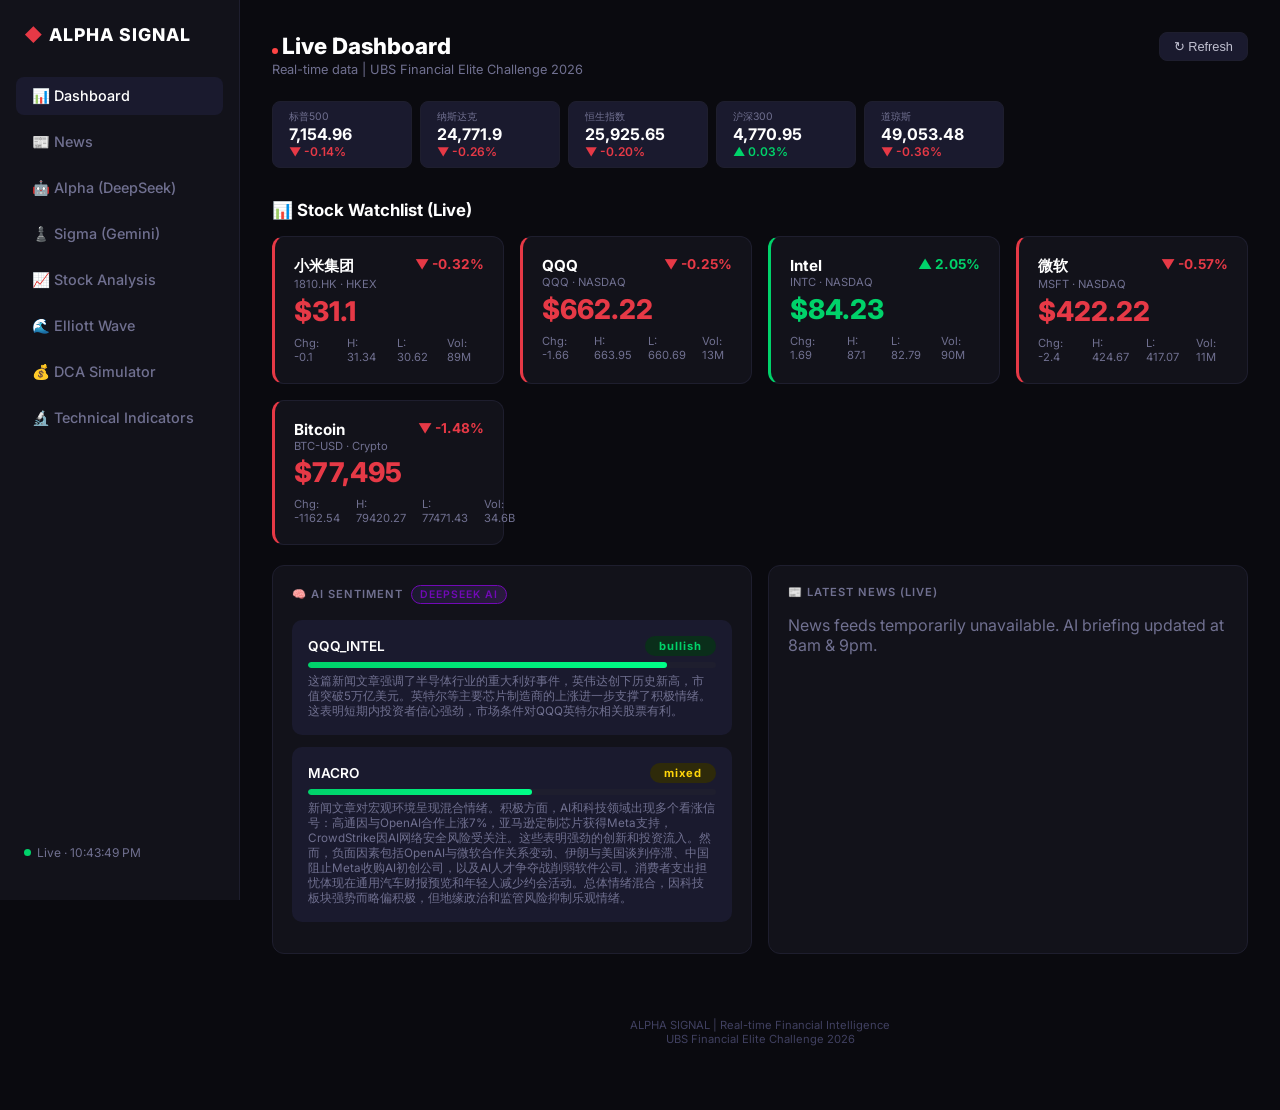
==== commit a8c75a2f: "Fix encoding: predict 3-7 future Elliott Waves + mobile pinch-zoom (UTF-8 safe) Made-with: Cursor" ====
--- a/docs/index.html
+++ b/docs/index.html
@@ -81,26 +81,26 @@
 
 <!-- Mobile Header -->
 <div class="mobile-header">
-  <button class="menu-btn" onclick="toggleSidebar()">??/button>
-  <div class="logo"><span>??/span> ALPHA</div>
+  <button class="menu-btn" onclick="toggleSidebar()">☰</button>
+  <div class="logo"><span>◆</span> ALPHA</div>
   <div class="status"><div class="dot"></div><span id="ts-mobile">Live</span></div>
 </div>
 
 <!-- Sidebar -->
 <aside class="sidebar" id="sidebar">
   <div class="sidebar-header">
-    <div class="logo"><span>??/span> ALPHA SIGNAL</div>
-    <button class="close-btn" onclick="toggleSidebar()">�</button>
+    <div class="logo"><span>◆</span> ALPHA SIGNAL</div>
+    <button class="close-btn" onclick="toggleSidebar()">×</button>
   </div>
   <ul class="nav-links">
-    <li><a class="active" onclick="show('dash'); toggleSidebar()">?? Dashboard</a></li>
-    <li><a onclick="show('news'); toggleSidebar()">?? News</a></li>
-    <li><a onclick="show('briefing'); toggleSidebar()">?? Alpha (DeepSeek)</a></li>
-    <li><a onclick="show('sigma'); toggleSidebar()">?? Sigma (Gemini)</a></li>
-    <li><a onclick="show('analysis'); toggleSidebar()">?? Stock Analysis</a></li>
-    <li><a onclick="show('wave'); toggleSidebar()">?? Elliott Wave</a></li>
-    <li><a onclick="show('dca'); toggleSidebar()">?? DCA Simulator</a></li>
-    <li><a onclick="show('indicators'); toggleSidebar()">?? Technical Indicators</a></li>
+    <li><a class="active" onclick="show('dash'); toggleSidebar()">📊 Dashboard</a></li>
+    <li><a onclick="show('news'); toggleSidebar()">📰 News</a></li>
+    <li><a onclick="show('briefing'); toggleSidebar()">🤖 Alpha (DeepSeek)</a></li>
+    <li><a onclick="show('sigma'); toggleSidebar()">♟️ Sigma (Gemini)</a></li>
+    <li><a onclick="show('analysis'); toggleSidebar()">📈 Stock Analysis</a></li>
+    <li><a onclick="show('wave'); toggleSidebar()">🌊 Elliott Wave</a></li>
+    <li><a onclick="show('dca'); toggleSidebar()">💰 DCA Simulator</a></li>
+    <li><a onclick="show('indicators'); toggleSidebar()">🔬 Technical Indicators</a></li>
   </ul>
   <div class="status"><div class="dot"></div><span id="ts">Loading...</span></div>
 </aside>
@@ -113,21 +113,21 @@
   <div id="page-dash">
     <div style="display:flex;justify-content:space-between;align-items:flex-start">
       <div class="ph"><h1><span class="live-dot"></span>Live Dashboard</h1><p>Real-time data | UBS Financial Elite Challenge 2026</p></div>
-      <button class="refresh-btn" onclick="refreshAll()">??Refresh</button>
+      <button class="refresh-btn" onclick="refreshAll()">↻ Refresh</button>
     </div>
 
     <div class="ib" id="idx-strip" style="margin-top:1rem"><div style="color:var(--muted)">Loading indices...</div></div>
 
-    <div class="sec"><div class="sec-t">?? Stock Watchlist (Live)</div></div>
+    <div class="sec"><div class="sec-t">📊 Stock Watchlist (Live)</div></div>
     <div class="g4" id="stock-cards"><div style="color:var(--muted)">Fetching live prices...</div></div>
 
     <div class="g2" style="margin-top:1.2rem">
       <div class="card">
-        <div class="ct">?? AI Sentiment <span class="ai-b">DeepSeek AI</span></div>
+        <div class="ct">🧠 AI Sentiment <span class="ai-b">DeepSeek AI</span></div>
         <div id="sent-box"><div style="color:var(--muted)">Loading AI analysis...</div></div>
       </div>
       <div class="card">
-        <div class="ct">?? Latest News (Live)</div>
+        <div class="ct">📰 Latest News (Live)</div>
         <div id="news-brief"><div style="color:var(--muted)">Fetching news...</div></div>
       </div>
     </div>
@@ -156,7 +156,7 @@
     <div id="ai-section">
       <div class="brief" id="brief-text">Loading Alpha briefing...</div>
       <div class="card" style="margin-top:1rem">
-        <div class="ct">?? Key Themes</div>
+        <div class="ct">🔑 Key Themes</div>
         <div id="kw-box"></div>
       </div>
     </div>
@@ -175,10 +175,10 @@
 
   <!-- Elliott Wave Page -->
   <div id="page-wave" style="display:none">
-    <div class="ph"><h1>?? Elliott Wave Predictor</h1><p>Auto-detect Elliott Wave pattern + Fibonacci projection for any stock</p></div>
+    <div class="ph"><h1>🌊 Elliott Wave Predictor</h1><p>Auto-detect Elliott Wave pattern + Fibonacci projection for any stock</p></div>
 
     <div class="card" style="margin-bottom:1rem">
-      <div class="ct">?? Stock Selection</div>
+      <div class="ct">⚙️ Stock Selection</div>
       <div style="display:flex;flex-wrap:wrap;gap:10px;align-items:center">
         <input id="wave-ticker" type="text" placeholder="Enter ticker (e.g. AAPL, MSFT, TSLA)" value="AAPL"
           style="background:var(--card);border:1px solid var(--border);color:var(--txt);padding:8px 14px;border-radius:8px;font-size:.9rem;width:240px">
@@ -193,7 +193,7 @@
           <option value="5" selected>Sensitivity: Medium (5%)</option>
           <option value="8">Sensitivity: Low (8%)</option>
         </select>
-        <button class="refresh-btn" onclick="analyzeWave()" style="background:var(--red);color:#fff">?? Analyze Wave</button>
+        <button class="refresh-btn" onclick="analyzeWave()" style="background:var(--red);color:#fff">🌊 Analyze Wave</button>
         <span style="font-size:.8rem;color:var(--muted)">Quick:</span>
         <button class="refresh-btn" onclick="quickWave('TSLA')">TSLA</button>
         <button class="refresh-btn" onclick="quickWave('NVDA')">NVDA</button>
@@ -212,31 +212,31 @@
 
     <div class="g2">
       <div class="card" style="border-left:3px solid var(--blue)">
-        <div class="ct">?? Current Wave Position</div>
+        <div class="ct">📊 Current Wave Position</div>
         <div id="wave-position" style="font-size:.9rem;line-height:1.7;color:var(--txt2)">No analysis yet</div>
       </div>
       <div class="card" style="border-left:3px solid var(--green)">
-        <div class="ct">?? Fibonacci Projection</div>
+        <div class="ct">🎯 Fibonacci Projection</div>
         <div id="wave-projection" style="font-size:.9rem;line-height:1.7;color:var(--txt2)">No analysis yet</div>
       </div>
     </div>
 
     <div class="card" style="margin-top:1rem;border-left:3px solid var(--purple)">
-      <div class="ct">?? Elliott Wave Theory Quick Guide</div>
+      <div class="ct">📚 Elliott Wave Theory Quick Guide</div>
       <div style="font-size:.85rem;line-height:1.7;color:var(--txt2)">
-        <strong style="color:var(--green)">Impulse Waves (1????????):</strong> The main trend movement. Wave 3 is usually the longest. Wave 4 cannot enter Wave 1 territory.<br>
-        <strong style="color:var(--red)">Corrective Waves (A?B?C):</strong> Counter-trend movement after impulse completes. Usually 50-78.6% retracement of waves 1-5.<br>
-        <strong style="color:var(--yellow)">Fibonacci Targets:</strong> Wave 3 = 1.618� Wave 1; Wave 5 = 0.618� to 1� of Wave 1+3; Wave C = 1� Wave A.
+        <strong style="color:var(--green)">Impulse Waves (1→2→3→4→5):</strong> The main trend movement. Wave 3 is usually the longest. Wave 4 cannot enter Wave 1 territory.<br>
+        <strong style="color:var(--red)">Corrective Waves (A→B→C):</strong> Counter-trend movement after impulse completes. Usually 50-78.6% retracement of waves 1-5.<br>
+        <strong style="color:var(--yellow)">Fibonacci Targets:</strong> Wave 3 = 1.618× Wave 1; Wave 5 = 0.618× to 1× of Wave 1+3; Wave C = 1× Wave A.
       </div>
     </div>
   </div>
 
   <!-- DCA Simulator Page -->
   <div id="page-dca" style="display:none">
-    <div class="ph"><h1>?? DCA Simulator</h1><p>Dollar-Cost Averaging simulator. Test how regular investing into any stock would have performed.</p></div>
+    <div class="ph"><h1>💰 DCA Simulator</h1><p>Dollar-Cost Averaging simulator. Test how regular investing into any stock would have performed.</p></div>
 
     <div class="card" style="margin-bottom:1rem">
-      <div class="ct">?? DCA Configuration</div>
+      <div class="ct">⚙️ DCA Configuration</div>
       <div style="display:grid;grid-template-columns:repeat(auto-fit,minmax(200px,1fr));gap:.8rem;margin-bottom:.8rem">
         <div>
           <label style="font-size:.7rem;color:var(--muted);text-transform:uppercase;letter-spacing:1px">Stock Ticker</label>
@@ -273,7 +273,7 @@
         </div>
       </div>
       <div style="display:flex;flex-wrap:wrap;gap:8px;align-items:center">
-        <button class="refresh-btn" onclick="runDCA()" style="background:var(--red);color:#fff;font-weight:600">?? Run Simulation</button>
+        <button class="refresh-btn" onclick="runDCA()" style="background:var(--red);color:#fff;font-weight:600">📈 Run Simulation</button>
         <span style="font-size:.8rem;color:var(--muted);margin-left:.5rem">Quick:</span>
         <button class="refresh-btn" onclick="quickDCA('AAPL')">AAPL</button>
         <button class="refresh-btn" onclick="quickDCA('SPY')">SPY (S&P 500)</button>
@@ -321,27 +321,27 @@
     </div>
 
     <div class="card" style="margin-bottom:1rem">
-      <div class="ct">?? Performance Chart <span style="font-size:.7rem;color:var(--muted);font-weight:400;margin-left:1rem;text-transform:none;letter-spacing:0">?? Click on legend items to hide/show lines</span></div>
+      <div class="ct">📊 Performance Chart <span style="font-size:.7rem;color:var(--muted);font-weight:400;margin-left:1rem;text-transform:none;letter-spacing:0">💡 Click on legend items to hide/show lines</span></div>
       <div id="dca-chart" style="height:550px;background:var(--bg2);border-radius:10px">
         <div style="text-align:center;padding:5rem;color:var(--muted)">Configure parameters above and click "Run Simulation"</div>
       </div>
     </div>
 
     <div class="card" style="border-left:3px solid var(--purple)">
-      <div class="ct">?? What is DCA (Dollar-Cost Averaging)?</div>
+      <div class="ct">📚 What is DCA (Dollar-Cost Averaging)?</div>
       <div style="font-size:.85rem;line-height:1.7;color:var(--txt2)">
         <strong style="color:var(--green)">DCA</strong> means investing a fixed amount at regular intervals, regardless of price. This smooths out volatility - you buy more shares when prices are low and fewer when prices are high. Used by retail investors, 401k plans, and even Warren Buffett's recommendation for most people.<br><br>
-        <strong style="color:var(--yellow)">?? Note:</strong> Past performance does not guarantee future results. This simulator uses historical price data only and does not include dividends, taxes, or stock splits' adjusted prices automatically (Yahoo's adjusted close handles splits but not always perfectly).
+        <strong style="color:var(--yellow)">⚠️ Note:</strong> Past performance does not guarantee future results. This simulator uses historical price data only and does not include dividends, taxes, or stock splits' adjusted prices automatically (Yahoo's adjusted close handles splits but not always perfectly).
       </div>
     </div>
   </div>
 
   <!-- Technical Indicators Page -->
   <div id="page-indicators" style="display:none">
-    <div class="ph"><h1>?? Technical Indicators Lab</h1><p>Comprehensive technical analysis: MACD, RSI, KDJ, Bollinger Bands, Volume, MA Cross, ?? (Chan Theory), Pattern Detection</p></div>
+    <div class="ph"><h1>🔬 Technical Indicators Lab</h1><p>Comprehensive technical analysis: MACD, RSI, KDJ, Bollinger Bands, Volume, MA Cross, 缠论 (Chan Theory), Pattern Detection</p></div>
 
     <div class="card" style="margin-bottom:1rem">
-      <div class="ct">?? Configure Analysis</div>
+      <div class="ct">⚙️ Configure Analysis</div>
       <div style="display:flex;flex-wrap:wrap;gap:10px;align-items:center">
         <input id="ind-ticker" type="text" placeholder="Ticker (e.g. AAPL)" value="AAPL"
           style="background:var(--card);border:1px solid var(--border);color:var(--txt);padding:8px 14px;border-radius:8px;font-size:.9rem;width:200px">
@@ -351,20 +351,20 @@
           <option value="1y">1 Year</option>
           <option value="2y">2 Years</option>
         </select>
-        <button class="refresh-btn" onclick="analyzeIndicators()" style="background:var(--red);color:#fff;font-weight:600">?? Analyze All Indicators</button>
+        <button class="refresh-btn" onclick="analyzeIndicators()" style="background:var(--red);color:#fff;font-weight:600">🔬 Analyze All Indicators</button>
         <span style="font-size:.8rem;color:var(--muted);margin-left:.5rem">Quick:</span>
         <button class="refresh-btn" onclick="quickInd('AAPL')">AAPL</button>
         <button class="refresh-btn" onclick="quickInd('TSLA')">TSLA</button>
         <button class="refresh-btn" onclick="quickInd('NVDA')">NVDA</button>
         <button class="refresh-btn" onclick="quickInd('SPY')">SPY</button>
-        <button class="refresh-btn" onclick="quickInd('1810.HK')">??</button>
+        <button class="refresh-btn" onclick="quickInd('1810.HK')">小米</button>
       </div>
     </div>
 
     <!-- Overall Summary -->
     <div id="ind-summary" style="display:none;margin-bottom:1rem">
       <div class="card" style="background:linear-gradient(135deg,var(--card),var(--bg2));border:2px solid var(--border)">
-        <div class="ct">?? Overall Signal Summary</div>
+        <div class="ct">🎯 Overall Signal Summary</div>
         <div id="ind-overall" style="font-size:.95rem;line-height:1.8"></div>
       </div>
     </div>
@@ -374,8 +374,8 @@
       <div class="card" style="margin-bottom:1rem;border-left:4px solid var(--blue)">
         <div style="display:flex;justify-content:space-between;align-items:flex-start;flex-wrap:wrap;gap:8px;margin-bottom:.8rem">
           <div>
-            <div style="font-size:1.1rem;font-weight:700;color:var(--txt)">?? MACD (Moving Average Convergence Divergence)</div>
-            <div style="font-size:.78rem;color:var(--muted);margin-top:2px">EMA(12) ??EMA(26), Signal=EMA(9). Detects trend changes via crossovers.</div>
+            <div style="font-size:1.1rem;font-weight:700;color:var(--txt)">📊 MACD (Moving Average Convergence Divergence)</div>
+            <div style="font-size:.78rem;color:var(--muted);margin-top:2px">EMA(12) − EMA(26), Signal=EMA(9). Detects trend changes via crossovers.</div>
           </div>
           <span id="signal-macd" class="mood-badge"></span>
         </div>
@@ -387,7 +387,7 @@
       <div class="card" style="margin-bottom:1rem;border-left:4px solid var(--purple)">
         <div style="display:flex;justify-content:space-between;align-items:flex-start;flex-wrap:wrap;gap:8px;margin-bottom:.8rem">
           <div>
-            <div style="font-size:1.1rem;font-weight:700;color:var(--txt)">??RSI (Relative Strength Index)</div>
+            <div style="font-size:1.1rem;font-weight:700;color:var(--txt)">⚡ RSI (Relative Strength Index)</div>
             <div style="font-size:.78rem;color:var(--muted);margin-top:2px">14-period momentum. >70=overbought, <30=oversold. Divergence is strongest signal.</div>
           </div>
           <span id="signal-rsi" class="mood-badge"></span>
@@ -400,8 +400,8 @@
       <div class="card" style="margin-bottom:1rem;border-left:4px solid var(--yellow)">
         <div style="display:flex;justify-content:space-between;align-items:flex-start;flex-wrap:wrap;gap:8px;margin-bottom:.8rem">
           <div>
-            <div style="font-size:1.1rem;font-weight:700;color:var(--txt)">?? KDJ (Stochastic Oscillator)</div>
-            <div style="font-size:.78rem;color:var(--muted);margin-top:2px">?????????K&D ???????? ????=?? J<0 ????, J>100 ????.</div>
+            <div style="font-size:1.1rem;font-weight:700;color:var(--txt)">📈 KDJ (Stochastic Oscillator)</div>
+            <div style="font-size:.78rem;color:var(--muted);margin-top:2px">中国常用动量指标。K&D 在底部金叉=买; 顶部死叉=卖. J<0 极度超卖, J>100 极度超买.</div>
           </div>
           <span id="signal-kdj" class="mood-badge"></span>
         </div>
@@ -413,8 +413,8 @@
       <div class="card" style="margin-bottom:1rem;border-left:4px solid var(--green)">
         <div style="display:flex;justify-content:space-between;align-items:flex-start;flex-wrap:wrap;gap:8px;margin-bottom:.8rem">
           <div>
-            <div style="font-size:1.1rem;font-weight:700;color:var(--txt)">?? Bollinger Bands (????</div>
-            <div style="font-size:.78rem;color:var(--muted);margin-top:2px">20-day MA � 2?. Squeeze = breakout coming. Touching upper = strong, touching lower = weakness.</div>
+            <div style="font-size:1.1rem;font-weight:700;color:var(--txt)">📉 Bollinger Bands (布林带)</div>
+            <div style="font-size:.78rem;color:var(--muted);margin-top:2px">20-day MA ± 2σ. Squeeze = breakout coming. Touching upper = strong, touching lower = weakness.</div>
           </div>
           <span id="signal-boll" class="mood-badge"></span>
         </div>
@@ -426,8 +426,8 @@
       <div class="card" style="margin-bottom:1rem;border-left:4px solid #ff6b6b">
         <div style="display:flex;justify-content:space-between;align-items:flex-start;flex-wrap:wrap;gap:8px;margin-bottom:.8rem">
           <div>
-            <div style="font-size:1.1rem;font-weight:700;color:var(--txt)">?? Volume Analysis (??/??)</div>
-            <div style="font-size:.78rem;color:var(--muted);margin-top:2px">?? = volume > 2� MA20 (institutional activity). ?? = consolidation. OBV confirms trend.</div>
+            <div style="font-size:1.1rem;font-weight:700;color:var(--txt)">📊 Volume Analysis (放量/缩量)</div>
+            <div style="font-size:.78rem;color:var(--muted);margin-top:2px">放量 = volume > 2× MA20 (institutional activity). 缩量 = consolidation. OBV confirms trend.</div>
           </div>
           <span id="signal-volume" class="mood-badge"></span>
         </div>
@@ -439,8 +439,8 @@
       <div class="card" style="margin-bottom:1rem;border-left:4px solid #4361ee">
         <div style="display:flex;justify-content:space-between;align-items:flex-start;flex-wrap:wrap;gap:8px;margin-bottom:.8rem">
           <div>
-            <div style="font-size:1.1rem;font-weight:700;color:var(--txt)">?? Moving Averages (????)</div>
-            <div style="font-size:.78rem;color:var(--muted);margin-top:2px">MA5/10/20/50/200. Golden Cross (50??00) = ???? Death Cross (50??00) = ????</div>
+            <div style="font-size:1.1rem;font-weight:700;color:var(--txt)">📐 Moving Averages (均线系统)</div>
+            <div style="font-size:.78rem;color:var(--muted);margin-top:2px">MA5/10/20/50/200. Golden Cross (50↑200) = 大牛市. Death Cross (50↓200) = 大熊市.</div>
           </div>
           <span id="signal-ma" class="mood-badge"></span>
         </div>
@@ -448,12 +448,12 @@
         <div id="reason-ma" style="margin-top:.8rem;font-size:.85rem;color:var(--txt2);line-height:1.6;padding:.8rem;background:var(--card);border-radius:8px"></div>
       </div>
 
-      <!-- 7. Chan Theory (??) -->
+      <!-- 7. Chan Theory (缠论) -->
       <div class="card" style="margin-bottom:1rem;border-left:4px solid #7209b7">
         <div style="display:flex;justify-content:space-between;align-items:flex-start;flex-wrap:wrap;gap:8px;margin-bottom:.8rem">
           <div>
-            <div style="font-size:1.1rem;font-weight:700;color:var(--txt)">?? ?? (Chan Theory) Simplified</div>
-            <div style="font-size:.78rem;color:var(--muted);margin-top:2px">????????????(strokes) ????"(consolidation zones)??????trend continues, ??=reversal.</div>
+            <div style="font-size:1.1rem;font-weight:700;color:var(--txt)">🧩 缠论 (Chan Theory) Simplified</div>
+            <div style="font-size:.78rem;color:var(--muted);margin-top:2px">缠中说禅理论。识别"笔"(strokes) 和"中枢"(consolidation zones)。中枢突破=trend continues, 反向=reversal.</div>
           </div>
           <span id="signal-chan" class="mood-badge"></span>
         </div>
@@ -465,8 +465,8 @@
       <div class="card" style="margin-bottom:1rem;border-left:4px solid var(--red)">
         <div style="display:flex;justify-content:space-between;align-items:flex-start;flex-wrap:wrap;gap:8px;margin-bottom:.8rem">
           <div>
-            <div style="font-size:1.1rem;font-weight:700;color:var(--txt)">?? Chart Patterns (?????</div>
-            <div style="font-size:.78rem;color:var(--muted);margin-top:2px">Auto-detect: ?????? ??/??, ???? support/resistance levels.</div>
+            <div style="font-size:1.1rem;font-weight:700;color:var(--txt)">🎨 Chart Patterns (经典形态)</div>
+            <div style="font-size:.78rem;color:var(--muted);margin-top:2px">Auto-detect: 头肩顶/底, 双顶/双底, 三角形, support/resistance levels.</div>
           </div>
           <span id="signal-pattern" class="mood-badge"></span>
         </div>
@@ -476,7 +476,7 @@
     </div>
 
     <div id="ind-loading" style="display:none;padding:5rem;text-align:center;color:var(--muted)">
-      <div style="font-size:2rem;margin-bottom:1rem">??</div>
+      <div style="font-size:2rem;margin-bottom:1rem">🔬</div>
       <div>Analyzing all indicators...<br>This may take 5-10 seconds.</div>
     </div>
   </div>
@@ -492,26 +492,26 @@
 
     <div class="g2" style="margin-bottom:1rem">
       <div class="card" style="border-left:3px solid var(--green)">
-        <div class="ct">?? LONG Position</div>
+        <div class="ct">📈 LONG Position</div>
         <div id="long-box"></div>
       </div>
       <div class="card" style="border-left:3px solid var(--red)">
-        <div class="ct">?? SHORT Candidates</div>
+        <div class="ct">📉 SHORT Candidates</div>
         <div id="short-box"></div>
       </div>
     </div>
 
     <div class="g2" style="margin-bottom:1rem">
-      <div class="card"><div class="ct">?? Dimension 1: Fundamentals</div><div id="d1-box" class="brief" style="max-height:300px"></div></div>
-      <div class="card"><div class="ct">?? Dimension 2: Technicals</div><div id="d2-box" class="brief" style="max-height:300px"></div></div>
+      <div class="card"><div class="ct">📊 Dimension 1: Fundamentals</div><div id="d1-box" class="brief" style="max-height:300px"></div></div>
+      <div class="card"><div class="ct">📈 Dimension 2: Technicals</div><div id="d2-box" class="brief" style="max-height:300px"></div></div>
     </div>
     <div class="g2" style="margin-bottom:1rem">
-      <div class="card"><div class="ct">?? Dimension 3: Sentiment</div><div id="d3-box" class="brief" style="max-height:300px"></div></div>
-      <div class="card"><div class="ct">?? Dimension 4: Competitive</div><div id="d4-box" class="brief" style="max-height:300px"></div></div>
-    </div>
-    <div class="card" style="margin-bottom:1rem"><div class="ct">?? Dimension 5: Macro & Geopolitical</div><div id="d5-box" class="brief" style="max-height:300px"></div></div>
-
-    <div class="card"><div class="ct">?? AI Pair Trade Recommendation</div><div id="pair-box" class="brief" style="min-height:200px"></div></div>
+      <div class="card"><div class="ct">🧠 Dimension 3: Sentiment</div><div id="d3-box" class="brief" style="max-height:300px"></div></div>
+      <div class="card"><div class="ct">🏢 Dimension 4: Competitive</div><div id="d4-box" class="brief" style="max-height:300px"></div></div>
+    </div>
+    <div class="card" style="margin-bottom:1rem"><div class="ct">🌍 Dimension 5: Macro & Geopolitical</div><div id="d5-box" class="brief" style="max-height:300px"></div></div>
+
+    <div class="card"><div class="ct">🤖 AI Pair Trade Recommendation</div><div id="pair-box" class="brief" style="min-height:200px"></div></div>
   </div>
 
   <div class="footer">ALPHA SIGNAL | Real-time Financial Intelligence<br>UBS Financial Elite Challenge 2026</div>
@@ -527,10 +527,10 @@
 function proxy(u){return PROXIES[proxyIdx%PROXIES.length](u);}
 
 const STOCKS={
-  '????':{t:'1810.HK',m:'HKEX'},
+  '小米集团':{t:'1810.HK',m:'HKEX'},
   'QQQ':{t:'QQQ',m:'NASDAQ'},
   'Intel':{t:'INTC',m:'NASDAQ'},
-  '??':{t:'MSFT',m:'NASDAQ'},
+  '微软':{t:'MSFT',m:'NASDAQ'},
   'Bitcoin':{t:'BTC-USD',m:'Crypto'},
 };
 const INDICES={'S&P 500':'^GSPC','NASDAQ':'^IXIC','Hang Seng':'^HSI','Dow Jones':'^DJI'};
@@ -543,15 +543,13 @@
 
 let cachedData={};
 
-// Mobile-friendly Plotly config: enables pinch-zoom, two-finger pan, drag-pan
+// Mobile-friendly Plotly config: pinch-zoom, two-finger pan, drag-pan
 const MOBILE_PLOTLY_CONFIG = {
   responsive: true,
   displayModeBar: false,
-  scrollZoom: true,           // Scroll wheel + pinch-to-zoom
-  doubleClick: 'reset+autosize',  // Double-tap to reset
-  showAxisDragHandles: true,
-  showAxisRangeEntryBoxes: false,
-  modeBarButtonsToRemove: ['select2d', 'lasso2d']
+  scrollZoom: true,
+  doubleClick: 'reset+autosize',
+  showAxisDragHandles: true
 };
 
 function toggleSidebar(){
@@ -604,11 +602,11 @@
 
 function renderStockCard(name,ticker,market,d){
   const dir=parseFloat(d.change_pct)>=0?'up':'dn';
-  const arrow=dir==='up'?'??:'??;
+  const arrow=dir==='up'?'▲':'▼';
   const cur=market==='Crypto'?'$':d.currency==='HKD'?'HK$':'$';
   return`<div class="sc ${dir}">
     <div style="display:flex;justify-content:space-between;align-items:flex-start">
-      <div><div class="sn">${name}</div><div class="st">${ticker} � ${market}</div></div>
+      <div><div class="sn">${name}</div><div class="st">${ticker} · ${market}</div></div>
       <div class="${dir}-c" style="font-weight:700;font-size:.85rem">${arrow} ${parseFloat(d.change_pct).toFixed(2)}%</div>
     </div>
     <div class="sp ${dir}-c">${cur}${parseFloat(d.price).toLocaleString()}</div>
@@ -649,7 +647,7 @@
     for(const[name,d]of Object.entries(cachedData.indices)){
       if(d.error||!d.price)continue;
       const cls=d.change_pct>=0?'up-c':'dn-c';
-      const arrow=d.change_pct>=0?'??:'??;
+      const arrow=d.change_pct>=0?'▲':'▼';
       html+=`<div class="idx"><div class="n">${name}</div><div class="v">${parseFloat(d.price).toLocaleString()}</div><div class="c ${cls}">${arrow} ${parseFloat(d.change_pct).toFixed(2)}%</div></div>`;
     }
     if(html)el.innerHTML=html;
@@ -663,7 +661,7 @@
       const d=results[i];
       if(d){
         const cls=parseFloat(d.change_pct)>=0?'up-c':'dn-c';
-        const arrow=parseFloat(d.change_pct)>=0?'??:'??;
+        const arrow=parseFloat(d.change_pct)>=0?'▲':'▼';
         html+=`<div class="idx"><div class="n">${name}</div><div class="v">${parseFloat(d.price).toLocaleString()}</div><div class="c ${cls}">${arrow} ${d.change_pct}%</div></div>`;
         gotAny=true;
       }
@@ -740,7 +738,7 @@
     // Long position card
     const ld=A.dim1_fundamentals?.data||{};
     document.getElementById('long-box').innerHTML=`
-      <div style="font-size:1.5rem;font-weight:800;color:var(--green);margin-bottom:.5rem">LONG ?? (1810.HK)</div>
+      <div style="font-size:1.5rem;font-weight:800;color:var(--green);margin-bottom:.5rem">LONG 小米 (1810.HK)</div>
       <div style="font-size:.85rem;color:var(--txt2);line-height:1.6">
         <div>Price: HK$${ld.price||'--'} | PE: ${ld.pe_ratio||'--'} | PB: ${ld.pb_ratio||'--'}</div>
         <div>Revenue Growth: ${ld.revenue_growth?((ld.revenue_growth*100).toFixed(1)+'%'):'--'}</div>
@@ -786,7 +784,7 @@
     
     // Sigma
     const sm=D.mood_sigma||{};
-    document.getElementById('sigma-mood-emoji').textContent=sm.emoji||'??';
+    document.getElementById('sigma-mood-emoji').textContent=sm.emoji||'♟️';
     document.getElementById('sigma-mood-vibe').textContent='"'+(sm.vibe||'Analyzing...')+'"';
     const smb=document.getElementById('sigma-mood-badge');
     smb.textContent='MOOD: '+(sm.mood||'unknown').toUpperCase();
@@ -798,7 +796,7 @@
     const kb=document.getElementById('kw-box');let kh='';
     const kw=D.keywords||{};
     if(kw.keywords){kh+='<div>';kw.keywords.forEach(k=>{kh+=`<span class="tag" style="font-size:${.7+(k.importance||.5)*.4}rem;padding:4px 12px;margin:3px">${k.word}</span>`;});kh+='</div>';}
-    if(kw.themes){kw.themes.forEach(t=>{kh+=`<div style="margin:6px 0"><strong style="color:var(--txt)">${t.theme}</strong> <span style="color:var(--muted);font-size:.8rem">??${t.description}</span></div>`;});}
+    if(kw.themes){kw.themes.forEach(t=>{kh+=`<div style="margin:6px 0"><strong style="color:var(--txt)">${t.theme}</strong> <span style="color:var(--muted);font-size:.8rem">— ${t.description}</span></div>`;});}
     kb.innerHTML=kh||'';
   }catch(e){
     document.getElementById('brief-text').textContent='AI data not yet generated. Will update at 8am & 9pm.';
@@ -807,7 +805,7 @@
 
 function nlist(arts){
   if(!arts||!arts.length)return'<div style="color:var(--muted);padding:.5rem">No news</div>';
-  return arts.map(a=>`<div class="ni"><a href="${a.link}" target="_blank">${a.title}</a><div class="nm">${a.source} � ${a.published}</div></div>`).join('');
+  return arts.map(a=>`<div class="ni"><a href="${a.link}" target="_blank">${a.title}</a><div class="nm">${a.source} · ${a.published}</div></div>`).join('');
 }
 function fmt(n){if(!n)return'0';if(n>=1e9)return(n/1e9).toFixed(1)+'B';if(n>=1e6)return(n/1e6).toFixed(0)+'M';if(n>=1e3)return(n/1e3).toFixed(0)+'K';return n.toLocaleString();}
 
@@ -815,7 +813,7 @@
   document.getElementById('ts').textContent='Refreshing...';
   document.getElementById('ts-mobile').textContent='Refreshing...';
   await Promise.all([loadStocks(),loadIndices(),loadNews()]);
-  const t = 'Live � '+new Date().toLocaleTimeString();
+  const t = 'Live · '+new Date().toLocaleTimeString();
   document.getElementById('ts').textContent=t;
   document.getElementById('ts-mobile').textContent=t;
 }
@@ -825,7 +823,7 @@
   document.getElementById('ts-mobile').textContent='Loading...';
   await loadAI();
   await Promise.all([loadStocks(),loadIndices(),loadNews(),loadAnalysis()]);
-  const t = 'Live � '+new Date().toLocaleTimeString();
+  const t = 'Live · '+new Date().toLocaleTimeString();
   document.getElementById('ts').textContent=t;
   document.getElementById('ts-mobile').textContent=t;
 }
@@ -913,6 +911,89 @@
   return recent.map((p, i) => ({...p, label: labels[i] || ''}));
 }
 
+// Predict ALL remaining Elliott Waves based on Fibonacci ratios
+function predictRemainingWaves(waves){
+  if(waves.length < 2) return [];
+  const labels = ['Start', '1', '2', '3', '4', '5', 'A', 'B', 'C'];
+  const lastIdx = labels.indexOf(waves[waves.length-1].label);
+  if(lastIdx === -1 || lastIdx >= labels.length - 1) return [];
+  
+  const dayMs = 24 * 60 * 60 * 1000;
+  let avgDays = 30;
+  if(waves.length >= 2){
+    const totalDays = (waves[waves.length-1].date - waves[0].date) / dayMs;
+    avgDays = Math.max(7, totalDays / (waves.length - 1));
+  }
+  
+  const w1Start = waves[0]?.price;
+  const w1End = waves[1]?.price;
+  const w1Length = w1End !== undefined ? Math.abs(w1End - w1Start) : 0;
+  const direction = w1End > w1Start ? 1 : -1;
+  
+  const predictions = [];
+  let prevDate = waves[waves.length-1].date;
+  const waveDays = {'2': avgDays*0.7, '3': avgDays*1.5, '4': avgDays*0.7, '5': avgDays, 'A': avgDays*0.8, 'B': avgDays*0.6, 'C': avgDays};
+  
+  for(let i = lastIdx + 1; i < labels.length; i++){
+    const label = labels[i];
+    let nextPrice, lo, hi;
+    
+    if(label === '2'){
+      nextPrice = w1End - direction * w1Length * 0.618;
+      lo = w1End - direction * w1Length * 0.786;
+      hi = w1End - direction * w1Length * 0.500;
+    } else if(label === '3'){
+      const w2End = waves[2]?.price !== undefined ? waves[2].price : (w1End - direction * w1Length * 0.618);
+      nextPrice = w2End + direction * w1Length * 1.618;
+      lo = w2End + direction * w1Length * 1.000;
+      hi = w2End + direction * w1Length * 2.618;
+    } else if(label === '4'){
+      const w3End = waves[3]?.price !== undefined ? waves[3].price : (w1End + direction * w1Length * 0.618 + direction * w1Length * 1.618);
+      const w2End = waves[2]?.price !== undefined ? waves[2].price : (w1End - direction * w1Length * 0.618);
+      const w3Length = Math.abs(w3End - w2End);
+      nextPrice = w3End - direction * w3Length * 0.382;
+      lo = w3End - direction * w3Length * 0.500;
+      hi = w3End - direction * w3Length * 0.236;
+    } else if(label === '5'){
+      const w4End = waves[4]?.price !== undefined ? waves[4].price : (waves[waves.length-1].price);
+      nextPrice = w4End + direction * w1Length;
+      lo = w4End + direction * w1Length * 0.618;
+      hi = w4End + direction * w1Length * 1.618;
+    } else if(label === 'A'){
+      const w5End = waves[5]?.price !== undefined ? waves[5].price : (waves[waves.length-1].price);
+      const totalImpulse = Math.abs(w5End - w1Start);
+      const corrDir = -direction;
+      nextPrice = w5End + corrDir * totalImpulse * 0.382;
+      lo = w5End + corrDir * totalImpulse * 0.236;
+      hi = w5End + corrDir * totalImpulse * 0.618;
+    } else if(label === 'B'){
+      const wAStart = waves[5]?.price ?? waves[waves.length-1].price;
+      const wAEnd = waves[6]?.price ?? predictions[predictions.length-1]?.price ?? wAStart;
+      const wALen = Math.abs(wAEnd - wAStart);
+      const dirB = wAStart > wAEnd ? 1 : -1;
+      nextPrice = wAEnd + dirB * wALen * 0.500;
+      lo = wAEnd + dirB * wALen * 0.382;
+      hi = wAEnd + dirB * wALen * 0.786;
+    } else if(label === 'C'){
+      const wAStart = waves[5]?.price ?? waves[waves.length-1].price;
+      const wAEnd = waves[6]?.price ?? predictions.find(p=>p.label==='A')?.price ?? wAStart;
+      const wBEnd = waves[7]?.price ?? predictions.find(p=>p.label==='B')?.price ?? wAEnd;
+      const wALen = Math.abs(wAEnd - wAStart);
+      const dirC = wAEnd > wAStart ? -1 : 1;
+      nextPrice = wBEnd + dirC * wALen;
+      lo = wBEnd + dirC * wALen * 0.618;
+      hi = wBEnd + dirC * wALen * 1.618;
+    }
+    
+    const days = waveDays[label] || avgDays;
+    const nextDate = new Date(prevDate.getTime() + days * dayMs);
+    predictions.push({label, date: nextDate, price: nextPrice, lo, hi});
+    prevDate = nextDate;
+  }
+  
+  return predictions;
+}
+
 // Calculate Fibonacci projection for next wave
 function fibProjection(waves){
   if(waves.length < 6) return null;
@@ -934,113 +1015,6 @@
   };
 }
 
-// Predict ALL remaining waves based on Elliott Wave rules
-// Returns an array of predicted pivots: [{label, date, price, lo, hi}]
-function predictRemainingWaves(waves){
-  if(waves.length < 2) return [];
-  
-  const labels = ['Start', '1', '2', '3', '4', '5', 'A', 'B', 'C'];
-  const lastIdx = labels.indexOf(waves[waves.length-1].label);
-  if(lastIdx === -1 || lastIdx >= labels.length - 1) return [];
-  
-  // Estimate average days per wave based on existing waves
-  const dayMs = 24 * 60 * 60 * 1000;
-  let avgDays = 30;
-  if(waves.length >= 2){
-    const totalDays = (waves[waves.length-1].date - waves[0].date) / dayMs;
-    avgDays = Math.max(7, totalDays / (waves.length - 1));
-  }
-  
-  // Wave 1 metrics (anchor for Fibonacci ratios)
-  const w1Start = waves[0]?.price;
-  const w1End = waves[1]?.price;
-  const w1Length = w1End !== undefined ? Math.abs(w1End - w1Start) : 0;
-  const direction = w1End > w1Start ? 1 : -1; // Direction of impulse
-  
-  const predictions = [];
-  let prevPrice = waves[waves.length-1].price;
-  let prevDate = waves[waves.length-1].date;
-  
-  // Days for each wave (Wave 3 typically takes 1.5x avg, Wave 4 typically 0.7x)
-  const waveDays = {
-    '2': avgDays * 0.7,
-    '3': avgDays * 1.5,
-    '4': avgDays * 0.7,
-    '5': avgDays * 1.0,
-    'A': avgDays * 0.8,
-    'B': avgDays * 0.6,
-    'C': avgDays * 1.0
-  };
-  
-  for(let i = lastIdx + 1; i < labels.length; i++){
-    const label = labels[i];
-    let nextPrice, lo, hi;
-    
-    if(label === '2'){
-      // Wave 2: retraces 50-78.6% of Wave 1
-      nextPrice = w1End - direction * w1Length * 0.618;
-      lo = w1End - direction * w1Length * 0.786;
-      hi = w1End - direction * w1Length * 0.500;
-    } else if(label === '3'){
-      // Wave 3: 1.618 � Wave 1, often longest
-      const w2End = waves[2]?.price !== undefined ? waves[2].price : prevPrice;
-      nextPrice = w2End + direction * w1Length * 1.618;
-      lo = w2End + direction * w1Length * 1.000;
-      hi = w2End + direction * w1Length * 2.618;
-    } else if(label === '4'){
-      // Wave 4: retraces 23.6-38.2% of Wave 3 (cannot enter Wave 1)
-      const w3End = waves[3]?.price !== undefined ? waves[3].price : prevPrice;
-      const w2End = waves[2]?.price !== undefined ? waves[2].price : (w1End - direction * w1Length * 0.618);
-      const w3Length = Math.abs(w3End - w2End);
-      nextPrice = w3End - direction * w3Length * 0.382;
-      lo = w3End - direction * w3Length * 0.500;
-      hi = w3End - direction * w3Length * 0.236;
-    } else if(label === '5'){
-      // Wave 5: typically equals Wave 1 (or 0.618� of waves 1+3)
-      const w4End = waves[4]?.price !== undefined ? waves[4].price : prevPrice;
-      nextPrice = w4End + direction * w1Length * 1.0;
-      lo = w4End + direction * w1Length * 0.618;
-      hi = w4End + direction * w1Length * 1.618;
-    } else if(label === 'A'){
-      // Wave A: typically 38.2-61.8% retracement of waves 1-5
-      const w5End = waves[5]?.price !== undefined ? waves[5].price : prevPrice;
-      const totalImpulse = Math.abs(w5End - w1Start);
-      const corrDir = -direction;
-      nextPrice = w5End + corrDir * totalImpulse * 0.382;
-      lo = w5End + corrDir * totalImpulse * 0.236;
-      hi = w5End + corrDir * totalImpulse * 0.618;
-    } else if(label === 'B'){
-      // Wave B: 38.2-78.6% retracement of Wave A
-      const wAStart = waves[5]?.price !== undefined ? waves[5].price : prevPrice;
-      const wAEnd = waves[6]?.price !== undefined ? waves[6].price : prevPrice;
-      const wALen = Math.abs(wAEnd - wAStart);
-      const dirB = wAStart > wAEnd ? 1 : -1;
-      nextPrice = wAEnd + dirB * wALen * 0.500;
-      lo = wAEnd + dirB * wALen * 0.382;
-      hi = wAEnd + dirB * wALen * 0.786;
-    } else if(label === 'C'){
-      // Wave C: typically equals Wave A (1.0� or 1.618�)
-      const wAStart = waves[5]?.price !== undefined ? waves[5].price : prevPrice;
-      const wAEnd = waves[6]?.price !== undefined ? waves[6].price : prevPrice;
-      const wALen = Math.abs(wAEnd - wAStart);
-      const dirC = wAEnd > wAStart ? -1 : 1;  // C goes same direction as A
-      const wBEnd = waves[7]?.price !== undefined ? waves[7].price : prevPrice;
-      nextPrice = wBEnd + dirC * wALen * 1.0;
-      lo = wBEnd + dirC * wALen * 0.618;
-      hi = wBEnd + dirC * wALen * 1.618;
-    }
-    
-    const days = waveDays[label] || avgDays;
-    const nextDate = new Date(prevDate.getTime() + days * dayMs);
-    
-    predictions.push({label, date: nextDate, price: nextPrice, lo, hi, prevPrice, prevDate});
-    prevPrice = nextPrice;
-    prevDate = nextDate;
-  }
-  
-  return predictions;
-}
-
 async function analyzeWave(){
   const ticker = document.getElementById('wave-ticker').value.trim().toUpperCase();
   const period = document.getElementById('wave-period').value;
@@ -1048,17 +1022,17 @@
   
   if(!ticker){ alert('Please enter a ticker'); return; }
   
-  document.getElementById('wave-chart').innerHTML = `<div style="text-align:center;padding:5rem;color:var(--muted)">??Fetching ${ticker} data and analyzing waves...</div>`;
+  document.getElementById('wave-chart').innerHTML = `<div style="text-align:center;padding:5rem;color:var(--muted)">⏳ Fetching ${ticker} data and analyzing waves...</div>`;
   
   const data = await fetchYahooHistory(ticker, period);
   if(!data || !data.close){
-    document.getElementById('wave-chart').innerHTML = `<div style="text-align:center;padding:5rem;color:var(--red)">??Failed to fetch ${ticker}. Check ticker symbol.</div>`;
+    document.getElementById('wave-chart').innerHTML = `<div style="text-align:center;padding:5rem;color:var(--red)">❌ Failed to fetch ${ticker}. Check ticker symbol.</div>`;
     return;
   }
   
   const pivots = detectPivots(data.high, data.low, data.dates, sensitivity);
   if(pivots.length < 6){
-    document.getElementById('wave-chart').innerHTML = `<div style="text-align:center;padding:5rem;color:var(--yellow)">?? Not enough swings detected. Try lower sensitivity or longer period.</div>`;
+    document.getElementById('wave-chart').innerHTML = `<div style="text-align:center;padding:5rem;color:var(--yellow)">⚠️ Not enough swings detected. Try lower sensitivity or longer period.</div>`;
     return;
   }
   
@@ -1081,52 +1055,41 @@
     text: waves.map(w=>w.label),
     textposition: 'top center',
     textfont: {size: 16, color: '#fff', family: 'Inter'},
-    name: '??Detected Waves'
+    name: 'Detected Waves'
   };
   
   const traces = [candlestick, waveLine];
   
-  // Build full predicted wave path connecting from last detected wave
+  // Add full predicted future waves
   if(predictions.length > 0){
     const lastWave = waves[waves.length-1];
-    const predX = [lastWave.date, ...predictions.map(p=>p.date)];
-    const predY = [lastWave.price, ...predictions.map(p=>p.price)];
-    const predLabels = ['', ...predictions.map(p=>p.label + '?')];
-    
-    // Predicted central path (most likely)
     traces.push({
-      x: predX, y: predY,
+      x: [lastWave.date, ...predictions.map(p=>p.date)],
+      y: [lastWave.price, ...predictions.map(p=>p.price)],
       type: 'scatter', mode: 'lines+markers+text',
       line: {color: '#7209b7', width: 2.5, dash: 'dash'},
       marker: {size: 11, color: '#7209b7', symbol: 'diamond', line: {color: '#fff', width: 1.5}},
-      text: predLabels,
+      text: ['', ...predictions.map(p=>p.label + '?')],
       textposition: 'top center',
       textfont: {size: 14, color: '#bb88ff', family: 'Inter'},
-      name: '?? Predicted Waves',
-      hovertemplate: '%{text}<br>Target: $%{y:.2f}<br>Date: %{x|%Y-%m-%d}<extra></extra>'
+      name: 'Predicted Future Waves',
+      hovertemplate: '%{text}<br>Target: $%{y:.2f}<br>%{x|%Y-%m-%d}<extra></extra>'
     });
-    
-    // High estimate band (upper)
-    const highX = [lastWave.date, ...predictions.map(p=>p.date)];
-    const highY = [lastWave.price, ...predictions.map(p=>p.hi)];
+    // High/low band
     traces.push({
-      x: highX, y: highY,
+      x: [lastWave.date, ...predictions.map(p=>p.date)],
+      y: [lastWave.price, ...predictions.map(p=>p.hi)],
       type: 'scatter', mode: 'lines',
       line: {color: 'rgba(114,9,183,0.4)', width: 1, dash: 'dot'},
-      name: '?? Optimistic Range',
-      hovertemplate: 'Optimistic: $%{y:.2f}<extra></extra>'
+      name: 'Optimistic'
     });
-    
-    // Low estimate band (lower) - filled with high band
-    const lowX = [lastWave.date, ...predictions.map(p=>p.date)];
-    const lowY = [lastWave.price, ...predictions.map(p=>p.lo)];
     traces.push({
-      x: lowX, y: lowY,
+      x: [lastWave.date, ...predictions.map(p=>p.date)],
+      y: [lastWave.price, ...predictions.map(p=>p.lo)],
       type: 'scatter', mode: 'lines',
       line: {color: 'rgba(114,9,183,0.4)', width: 1, dash: 'dot'},
       fill: 'tonexty', fillcolor: 'rgba(114,9,183,0.08)',
-      name: '?? Pessimistic Range',
-      hovertemplate: 'Pessimistic: $%{y:.2f}<extra></extra>'
+      name: 'Pessimistic'
     });
   }
   
@@ -1140,7 +1103,7 @@
     margin: {l: 50, r: 30, t: 50, b: 40},
     legend: {bgcolor: 'rgba(0,0,0,0.6)', bordercolor: '#2a2a3a', orientation: 'h', y: -0.12, font: {size: 10}},
     hovermode: 'x unified',
-    dragmode: 'pan'  // Default drag = pan (better for mobile)
+    dragmode: 'pan'
   }, MOBILE_PLOTLY_CONFIG);
   
   // Generate position commentary
@@ -1170,34 +1133,24 @@
     </div>
   `;
   
-  // Show all predicted future waves
   if(predictions.length > 0){
-    let html = `<div style="margin-bottom:.8rem;color:var(--muted);font-size:.85rem">?? ${predictions.length} ????????????????????????</div>`;
-    html += '<div style="display:flex;flex-direction:column;gap:.5rem">';
+    const colorMap = {'2':'#7209b7','3':'#00d26a','4':'#ffd60a','5':'#4361ee','A':'#e63946','B':'#ff6b6b','C':'#a855f7'};
+    let html = `<div style="margin-bottom:.8rem;color:var(--muted);font-size:.85rem">${predictions.length} 个未来波浪预测（基于 Elliott Wave + Fibonacci）：</div><div style="display:flex;flex-direction:column;gap:.5rem">`;
     predictions.forEach(p => {
-      const colors = {'2':'#7209b7','3':'#00d26a','4':'#ffd60a','5':'#4361ee','A':'#e63946','B':'#ff6b6b','C':'#a855f7'};
-      const c = colors[p.label] || '#7209b7';
+      const c = colorMap[p.label] || '#7209b7';
       const dateStr = p.date.toISOString().slice(0,10);
-      html += `
-        <div style="background:var(--card);padding:.7rem .9rem;border-radius:8px;border-left:3px solid ${c}">
-          <div style="display:flex;justify-content:space-between;align-items:flex-start;flex-wrap:wrap;gap:6px">
-            <div>
-              <span style="color:${c};font-weight:700;font-size:1.05rem">Wave ${p.label}</span>
-              <span style="color:var(--muted);font-size:.7rem;margin-left:6px">??${dateStr}</span>
-            </div>
-            <strong style="font-size:1.05rem;color:var(--txt)">$${p.price.toFixed(2)}</strong>
-          </div>
-          <div style="color:var(--muted);font-size:.75rem;margin-top:3px">
-            ??: $${Math.min(p.lo,p.hi).toFixed(2)} ~ $${Math.max(p.lo,p.hi).toFixed(2)}
-          </div>
-        </div>`;
+      html += `<div style="background:var(--card);padding:.7rem .9rem;border-radius:8px;border-left:3px solid ${c}">
+        <div style="display:flex;justify-content:space-between;align-items:flex-start;flex-wrap:wrap;gap:6px">
+          <div><span style="color:${c};font-weight:700;font-size:1.05rem">Wave ${p.label}</span> <span style="color:var(--muted);font-size:.7rem;margin-left:6px">~ ${dateStr}</span></div>
+          <strong style="font-size:1.05rem;color:var(--txt)">$${p.price.toFixed(2)}</strong>
+        </div>
+        <div style="color:var(--muted);font-size:.75rem;margin-top:3px">Range: $${Math.min(p.lo,p.hi).toFixed(2)} ~ $${Math.max(p.lo,p.hi).toFixed(2)}</div>
+      </div>`;
     });
     html += '</div>';
     document.getElementById('wave-projection').innerHTML = html;
   } else {
-    document.getElementById('wave-projection').innerHTML = `
-      <div style="color:var(--muted);font-size:.85rem">All waves complete. Wait for next impulse cycle.</div>
-    `;
+    document.getElementById('wave-projection').innerHTML = `<div style="color:var(--muted);font-size:.85rem">All waves complete (1-5 + ABC). Wait for next impulse cycle.</div>`;
   }
 }
 
@@ -1282,7 +1235,7 @@
   const endDate = new Date(endDateStr);
   if(endDate <= startDate){ alert('End date must be after start date'); return; }
   
-  document.getElementById('dca-chart').innerHTML = `<div style="text-align:center;padding:5rem;color:var(--muted)">??Fetching ${ticker} data and running simulation...</div>`;
+  document.getElementById('dca-chart').innerHTML = `<div style="text-align:center;padding:5rem;color:var(--muted)">⏳ Fetching ${ticker} data and running simulation...</div>`;
   document.getElementById('dca-summary').style.display = 'none';
   
   const startTs = Math.floor(startDate.getTime() / 1000);
@@ -1290,7 +1243,7 @@
   const data = await fetchYahooByTimestamp(ticker, startTs, endTs);
   
   if(!data || !data.close || data.close.length < 2){
-    document.getElementById('dca-chart').innerHTML = `<div style="text-align:center;padding:5rem;color:var(--red)">??Failed to fetch ${ticker} data for that date range. Check ticker / dates.</div>`;
+    document.getElementById('dca-chart').innerHTML = `<div style="text-align:center;padding:5rem;color:var(--red)">❌ Failed to fetch ${ticker} data for that date range. Check ticker / dates.</div>`;
     return;
   }
   
@@ -1328,7 +1281,7 @@
   }
   
   if(buyDates.length === 0){
-    document.getElementById('dca-chart').innerHTML = `<div style="text-align:center;padding:5rem;color:var(--red)">??No buys executed. Check date range.</div>`;
+    document.getElementById('dca-chart').innerHTML = `<div style="text-align:center;padding:5rem;color:var(--red)">❌ No buys executed. Check date range.</div>`;
     return;
   }
   
@@ -1392,7 +1345,7 @@
       x: data.dates,
       y: portfolioCurve,
       type: 'scatter', mode: 'lines',
-      name: '?? Portfolio Value',
+      name: '💰 Portfolio Value',
       line: {color: '#00d26a', width: 2.5},
       fill: 'tozeroy',
       fillcolor: 'rgba(0,210,106,0.1)',
@@ -1402,7 +1355,7 @@
       x: data.dates,
       y: principalCurve,
       type: 'scatter', mode: 'lines',
-      name: '?? Total Invested (Principal)',
+      name: '📥 Total Invested (Principal)',
       line: {color: '#4361ee', width: 2, dash: 'solid'},
       yaxis: 'y'
     },
@@ -1410,7 +1363,7 @@
       x: data.dates,
       y: data.close,
       type: 'scatter', mode: 'lines',
-      name: `?? ${ticker} Price`,
+      name: `📈 ${ticker} Price`,
       line: {color: '#ffd60a', width: 1.5, dash: 'dot'},
       yaxis: 'y2',
       visible: 'legendonly'  // Hidden by default to avoid scale clutter; user can click to show
@@ -1419,7 +1372,7 @@
       x: buyDates.map(b=>b.date),
       y: buyDates.map(b=>b.price),
       type: 'scatter', mode: 'markers',
-      name: '?? Buy Points',
+      name: '🟢 Buy Points',
       marker: {color: '#e63946', size: 6, symbol: 'triangle-up', line: {color: '#fff', width: 1}},
       yaxis: 'y2',
       visible: 'legendonly'
@@ -1507,29 +1460,29 @@
     const prevDiff = macd.macd[i-1] - macd.signal[i-1];
     const currDiff = macd.macd[i] - macd.signal[i];
     if(prevDiff < 0 && currDiff > 0){
-      crossInfo = `?? GOLDEN CROSS detected ${macd.macd.length-1-i} days ago (MACD crossed above Signal). ???????`;
+      crossInfo = `🔥 GOLDEN CROSS detected ${macd.macd.length-1-i} days ago (MACD crossed above Signal). 强烈买入信号！`;
       return {signal:'BULLISH', strength:90, reason:crossInfo + ` Current MACD=${m.toFixed(3)}, Signal=${s.toFixed(3)}, Hist=${h.toFixed(3)} (rising: ${h>hPrev?'yes':'no'}).`};
     }
     if(prevDiff > 0 && currDiff < 0){
-      crossInfo = `?? DEATH CROSS detected ${macd.macd.length-1-i} days ago (MACD crossed below Signal). ???????`;
+      crossInfo = `💀 DEATH CROSS detected ${macd.macd.length-1-i} days ago (MACD crossed below Signal). 强烈卖出信号！`;
       return {signal:'BEARISH', strength:90, reason:crossInfo + ` Current MACD=${m.toFixed(3)}, Signal=${s.toFixed(3)}, Hist=${h.toFixed(3)} (falling: ${h<hPrev?'yes':'no'}).`};
     }
   }
   
   // No recent cross
   if(m > s && h > 0 && h > hPrev){
-    return {signal:'BULLISH', strength:65, reason:`MACD (${m.toFixed(3)}) is above Signal (${s.toFixed(3)}) and Histogram is expanding (${h.toFixed(3)} > ${hPrev.toFixed(3)}). ????????????`};
+    return {signal:'BULLISH', strength:65, reason:`MACD (${m.toFixed(3)}) is above Signal (${s.toFixed(3)}) and Histogram is expanding (${h.toFixed(3)} > ${hPrev.toFixed(3)}). 多头动能增强，趋势向上。`};
   }
   if(m < s && h < 0 && h < hPrev){
-    return {signal:'BEARISH', strength:65, reason:`MACD (${m.toFixed(3)}) is below Signal (${s.toFixed(3)}) and Histogram is expanding negative. ????????????`};
+    return {signal:'BEARISH', strength:65, reason:`MACD (${m.toFixed(3)}) is below Signal (${s.toFixed(3)}) and Histogram is expanding negative. 空头动能增强，趋势向下。`};
   }
   if(m > s && h > 0 && h < hPrev){
-    return {signal:'NEUTRAL', strength:40, reason:`MACD above Signal but Histogram shrinking (${h.toFixed(3)} < ${hPrev.toFixed(3)}). ????????????`};
+    return {signal:'NEUTRAL', strength:40, reason:`MACD above Signal but Histogram shrinking (${h.toFixed(3)} < ${hPrev.toFixed(3)}). 多头动能减弱，警惕回调。`};
   }
   if(m < s && h < 0 && h > hPrev){
-    return {signal:'NEUTRAL', strength:40, reason:`MACD below Signal but Histogram recovering. ????????????`};
-  }
-  return {signal:'NEUTRAL', strength:30, reason:`MACD=${m.toFixed(3)}, Signal=${s.toFixed(3)}. ???????????`};
+    return {signal:'NEUTRAL', strength:40, reason:`MACD below Signal but Histogram recovering. 空头动能减弱，可能筑底。`};
+  }
+  return {signal:'NEUTRAL', strength:30, reason:`MACD=${m.toFixed(3)}, Signal=${s.toFixed(3)}. 信号不明朗，等待方向。`};
 }
 
 // === RSI ===
@@ -1571,27 +1524,27 @@
   const priceMinIdx = closes.length-lookback + closes.slice(-lookback).indexOf(priceMin);
   
   if(closes[closes.length-1] >= priceMax * 0.98 && rsi[priceMaxIdx] && r < rsi[priceMaxIdx] - 5){
-    divergence = `?? ???? (Bearish Divergence): ??????RSI???????????`;
-    return {signal:'BEARISH', strength:85, reason:`${divergence} RSI=${r.toFixed(1)}, ????RSI=${rsi[priceMaxIdx].toFixed(1)}.`};
+    divergence = `⚠️ 看跌背离 (Bearish Divergence): 价格创新高但RSI未跟随，强烈反转信号。`;
+    return {signal:'BEARISH', strength:85, reason:`${divergence} RSI=${r.toFixed(1)}, 之前高点RSI=${rsi[priceMaxIdx].toFixed(1)}.`};
   }
   if(closes[closes.length-1] <= priceMin * 1.02 && rsi[priceMinIdx] && r > rsi[priceMinIdx] + 5){
-    divergence = `?? ???? (Bullish Divergence): ??????RSI???????????`;
-    return {signal:'BULLISH', strength:85, reason:`${divergence} RSI=${r.toFixed(1)}, ????RSI=${rsi[priceMinIdx].toFixed(1)}.`};
+    divergence = `🔥 看涨背离 (Bullish Divergence): 价格创新低但RSI未跟随，强烈反转信号。`;
+    return {signal:'BULLISH', strength:85, reason:`${divergence} RSI=${r.toFixed(1)}, 之前低点RSI=${rsi[priceMinIdx].toFixed(1)}.`};
   }
   
   if(r > 70){
-    return {signal:'BEARISH', strength:r>80?75:55, reason:`RSI=${r.toFixed(1)} ???? (>70)??{r>80?'????????????:'????????}`};
+    return {signal:'BEARISH', strength:r>80?75:55, reason:`RSI=${r.toFixed(1)} 超买区域 (>70)。${r>80?'极度超买，回调风险高。':'警惕短期回调。'}`};
   }
   if(r < 30){
-    return {signal:'BULLISH', strength:r<20?75:55, reason:`RSI=${r.toFixed(1)} ???? (<30)??{r<20?'????????????:'????????}`};
+    return {signal:'BULLISH', strength:r<20?75:55, reason:`RSI=${r.toFixed(1)} 超卖区域 (<30)。${r<20?'极度超卖，反弹机会大。':'潜在反弹机会。'}`};
   }
   if(r > 50 && r > r5){
-    return {signal:'BULLISH', strength:50, reason:`RSI=${r.toFixed(1)} ???????? (${r5.toFixed(1)}??{r.toFixed(1)})??????`};
+    return {signal:'BULLISH', strength:50, reason:`RSI=${r.toFixed(1)} 在多头区间且上升 (${r5.toFixed(1)}→${r.toFixed(1)})。动能向上。`};
   }
   if(r < 50 && r < r5){
-    return {signal:'BEARISH', strength:50, reason:`RSI=${r.toFixed(1)} ???????? (${r5.toFixed(1)}??{r.toFixed(1)})??????`};
-  }
-  return {signal:'NEUTRAL', strength:30, reason:`RSI=${r.toFixed(1)} ???????????`};
+    return {signal:'BEARISH', strength:50, reason:`RSI=${r.toFixed(1)} 在空头区间且下降 (${r5.toFixed(1)}→${r.toFixed(1)})。动能向下。`};
+  }
+  return {signal:'NEUTRAL', strength:30, reason:`RSI=${r.toFixed(1)} 中性区间，无明显方向。`};
 }
 
 // === KDJ ===
@@ -1626,19 +1579,19 @@
     const prevDiff = kdj.K[i-1] - kdj.D[i-1];
     const currDiff = kdj.K[i] - kdj.D[i];
     if(prevDiff < 0 && currDiff > 0 && kdj.K[i] < 30){
-      return {signal:'BULLISH', strength:90, reason:`?? ????! K???? (${kdj.K[i].toFixed(1)}) ??D????????. ?? K=${k.toFixed(1)}, D=${d.toFixed(1)}, J=${j.toFixed(1)}.`};
+      return {signal:'BULLISH', strength:90, reason:`🔥 低位金叉! K线在底部 (${kdj.K[i].toFixed(1)}) 上穿D线，强烈买入信号. 当前 K=${k.toFixed(1)}, D=${d.toFixed(1)}, J=${j.toFixed(1)}.`};
     }
     if(prevDiff > 0 && currDiff < 0 && kdj.K[i] > 70){
-      return {signal:'BEARISH', strength:90, reason:`?? ????! K???? (${kdj.K[i].toFixed(1)}) ??D????????. ?? K=${k.toFixed(1)}, D=${d.toFixed(1)}, J=${j.toFixed(1)}.`};
-    }
-  }
-  
-  if(j < 0) return {signal:'BULLISH', strength:75, reason:`J=${j.toFixed(1)} ???????????? K=${k.toFixed(1)}, D=${d.toFixed(1)}.`};
-  if(j > 100) return {signal:'BEARISH', strength:75, reason:`J=${j.toFixed(1)} ???????????? K=${k.toFixed(1)}, D=${d.toFixed(1)}.`};
-  if(k > 80 && d > 80) return {signal:'BEARISH', strength:55, reason:`K=${k.toFixed(1)}, D=${d.toFixed(1)} ??????(>80)??????`};
-  if(k < 20 && d < 20) return {signal:'BULLISH', strength:55, reason:`K=${k.toFixed(1)}, D=${d.toFixed(1)} ??????(<20)??????`};
-  if(k > d) return {signal:'BULLISH', strength:40, reason:`K (${k.toFixed(1)}) ??D (${d.toFixed(1)}) ????????`};
-  return {signal:'BEARISH', strength:40, reason:`K (${k.toFixed(1)}) ??D (${d.toFixed(1)}) ????????`};
+      return {signal:'BEARISH', strength:90, reason:`💀 高位死叉! K线在顶部 (${kdj.K[i].toFixed(1)}) 下穿D线，强烈卖出信号. 当前 K=${k.toFixed(1)}, D=${d.toFixed(1)}, J=${j.toFixed(1)}.`};
+    }
+  }
+  
+  if(j < 0) return {signal:'BULLISH', strength:75, reason:`J=${j.toFixed(1)} 极度超卖，反弹概率极高. K=${k.toFixed(1)}, D=${d.toFixed(1)}.`};
+  if(j > 100) return {signal:'BEARISH', strength:75, reason:`J=${j.toFixed(1)} 极度超买，回调概率极高. K=${k.toFixed(1)}, D=${d.toFixed(1)}.`};
+  if(k > 80 && d > 80) return {signal:'BEARISH', strength:55, reason:`K=${k.toFixed(1)}, D=${d.toFixed(1)} 双双在高位 (>80)，超买区域。`};
+  if(k < 20 && d < 20) return {signal:'BULLISH', strength:55, reason:`K=${k.toFixed(1)}, D=${d.toFixed(1)} 双双在低位 (<20)，超卖区域。`};
+  if(k > d) return {signal:'BULLISH', strength:40, reason:`K (${k.toFixed(1)}) 在 D (${d.toFixed(1)}) 上方，多头格局。`};
+  return {signal:'BEARISH', strength:40, reason:`K (${k.toFixed(1)}) 在 D (${d.toFixed(1)}) 下方，空头格局。`};
 }
 
 // === Bollinger Bands ===
@@ -1660,18 +1613,18 @@
   const bwAvg = boll.bandwidth.slice(-60).filter(v=>v!==null).reduce((s,v)=>s+v,0) / 60;
   
   if(bw < bwAvg * 0.6){
-    return {signal:'NEUTRAL', strength:80, reason:`?? ??????(Squeeze): ???? ${bw.toFixed(2)}% ????0????${bwAvg.toFixed(2)}%?????????????????????`};
+    return {signal:'NEUTRAL', strength:80, reason:`📍 布林带收缩 (Squeeze): 当前带宽 ${bw.toFixed(2)}% 远低于60日均值 ${bwAvg.toFixed(2)}%。波动率压缩，即将变盘！突破方向决定后续。`};
   }
   if(c >= u){
-    return {signal:'BEARISH', strength:60, reason:`?? (${c.toFixed(2)}) ??/???? (${u.toFixed(2)}). ??????????????"????"(walking the band)????????${bw.toFixed(1)}%.`};
+    return {signal:'BEARISH', strength:60, reason:`价格 (${c.toFixed(2)}) 触及/突破上轨 (${u.toFixed(2)}). 短期超买。要么回归中轨，要么"沿轨上行"(walking the band)继续强势。带宽=${bw.toFixed(1)}%.`};
   }
   if(c <= l){
-    return {signal:'BULLISH', strength:60, reason:`?? (${c.toFixed(2)}) ??/???? (${l.toFixed(2)}). ??????????????????"????${bw.toFixed(1)}%.`};
+    return {signal:'BULLISH', strength:60, reason:`价格 (${c.toFixed(2)}) 触及/跌破下轨 (${l.toFixed(2)}). 短期超卖。可能反弹至中轨或"沿轨下行"。带宽=${bw.toFixed(1)}%.`};
   }
   if(c > m){
-    return {signal:'BULLISH', strength:45, reason:`?? (${c.toFixed(2)}) ????(${m.toFixed(2)}) ????????????? ${((u-c)/c*100).toFixed(1)}%, ????${((c-l)/c*100).toFixed(1)}%.`};
-  }
-  return {signal:'BEARISH', strength:45, reason:`?? (${c.toFixed(2)}) ????(${m.toFixed(2)}) ????????????? ${((c-l)/c*100).toFixed(1)}%.`};
+    return {signal:'BULLISH', strength:45, reason:`价格 (${c.toFixed(2)}) 在中轨 (${m.toFixed(2)}) 上方运行，多头格局。距上轨 ${((u-c)/c*100).toFixed(1)}%, 距下轨 ${((c-l)/c*100).toFixed(1)}%.`};
+  }
+  return {signal:'BEARISH', strength:45, reason:`价格 (${c.toFixed(2)}) 在中轨 (${m.toFixed(2)}) 下方运行，空头格局。距下轨 ${((c-l)/c*100).toFixed(1)}%.`};
 }
 
 // === Volume Analysis ===
@@ -1713,30 +1666,30 @@
   if(bigVolDays.length > 0){
     const lastBig = bigVolDays[bigVolDays.length-1];
     if(lastBig.up){
-      reason = `?? ????! ???{bigVolDays.length}?????? (${lastBig.ratio.toFixed(1)}x avg). ???????????? `;
+      reason = `🔥 放量上涨! 最近${bigVolDays.length}天有放量上攻 (${lastBig.ratio.toFixed(1)}x avg). 资金积极入场，多方主导. `;
       signal = 'BULLISH'; strength = 75;
     } else {
-      reason = `?? ????! ???{bigVolDays.length}?????? (${lastBig.ratio.toFixed(1)}x avg). ???????? `;
+      reason = `⚠️ 放量下跌! 最近${bigVolDays.length}天有放量抛售 (${lastBig.ratio.toFixed(1)}x avg). 主力出货，警惕. `;
       signal = 'BEARISH'; strength = 75;
     }
   } else if(shrinkDays.length >= 3){
-    reason = `?? ????: ???????????????????????????. `;
+    reason = `📉 缩量整理: 最近多日成交量低于均线一半，缩量盘整阶段，等待方向选择. `;
     signal = 'NEUTRAL'; strength = 40;
   } else {
-    reason = `???????????? `;
+    reason = `成交量正常运行，无异动. `;
   }
   
   // OBV divergence check
   if(obvTrend && !priceTrend){
-    reason += `?? OBV?? (?????: OBV??????????????. `;
+    reason += `📈 OBV背离 (隐性看涨): OBV上升但价格未涨，资金悄悄流入. `;
     if(signal === 'NEUTRAL') signal = 'BULLISH';
     strength = Math.max(strength, 60);
   } else if(!obvTrend && priceTrend){
-    reason += `?? OBV?? (?????: ?????OBV????????????. `;
+    reason += `📉 OBV背离 (隐性看跌): 价格上涨但OBV未跟上，趋势缺乏资金支持. `;
     if(signal === 'NEUTRAL') signal = 'BEARISH';
     strength = Math.max(strength, 60);
   } else if(obvTrend && priceTrend){
-    reason += `OBV??????????????. `;
+    reason += `OBV与价格同向上升，多方资金确认. `;
     if(signal === 'NEUTRAL'){ signal = 'BULLISH'; strength = 50; }
   }
   
@@ -1765,11 +1718,11 @@
   for(let i=closes.length-1; i>=Math.max(closes.length-30, 200); i--){
     if(ma50[i-1] && ma200[i-1] && ma50[i] && ma200[i]){
       if(ma50[i-1] < ma200[i-1] && ma50[i] >= ma200[i]){
-        crossInfo = `?? GOLDEN CROSS detected ${closes.length-1-i} days ago! MA50 ?? MA200?????????`;
+        crossInfo = `🔥 GOLDEN CROSS detected ${closes.length-1-i} days ago! MA50 上穿 MA200，长期大牛市信号！`;
         break;
       }
       if(ma50[i-1] > ma200[i-1] && ma50[i] <= ma200[i]){
-        crossInfo = `?? DEATH CROSS detected ${closes.length-1-i} days ago. MA50 ?? MA200?????????`;
+        crossInfo = `💀 DEATH CROSS detected ${closes.length-1-i} days ago. MA50 下穿 MA200，长期大熊市信号！`;
         break;
       }
     }
@@ -1783,8 +1736,8 @@
   const bullArrange = mas.MA5 > mas.MA10 && mas.MA10 > mas.MA20 && (!mas.MA50 || mas.MA20 > mas.MA50) && (!mas.MA200 || mas.MA50 > mas.MA200);
   const bearArrange = mas.MA5 < mas.MA10 && mas.MA10 < mas.MA20 && (!mas.MA50 || mas.MA20 < mas.MA50) && (!mas.MA200 || mas.MA50 < mas.MA200);
   
-  let reason = `????${c.toFixed(2)} | MA5=${mas.MA5?.toFixed(2)}, MA10=${mas.MA10?.toFixed(2)}, MA20=${mas.MA20?.toFixed(2)}, MA50=${mas.MA50?.toFixed(2) || 'N/A'}, MA200=${mas.MA200?.toFixed(2) || 'N/A'}. `;
-  reason += `????${aboveCount}/${maList.length} ?????? `;
+  let reason = `当前价 ${c.toFixed(2)} | MA5=${mas.MA5?.toFixed(2)}, MA10=${mas.MA10?.toFixed(2)}, MA20=${mas.MA20?.toFixed(2)}, MA50=${mas.MA50?.toFixed(2) || 'N/A'}, MA200=${mas.MA200?.toFixed(2) || 'N/A'}. `;
+  reason += `价格在 ${aboveCount}/${maList.length} 条均线之上. `;
   
   let signal = 'NEUTRAL', strength = 30;
   
@@ -1793,31 +1746,31 @@
     signal = crossInfo.includes('GOLDEN') ? 'BULLISH' : 'BEARISH';
     strength = 95;
   } else if(bullArrange){
-    reason += `?? ????: MA5>MA10>MA20>MA50>MA200????????`;
+    reason += `📈 多头排列: MA5>MA10>MA20>MA50>MA200，强势上涨格局。`;
     signal = 'BULLISH'; strength = 80;
   } else if(bearArrange){
-    reason += `?? ????: MA5<MA10<MA20<MA50<MA200????????`;
+    reason += `📉 空头排列: MA5<MA10<MA20<MA50<MA200，强势下跌格局。`;
     signal = 'BEARISH'; strength = 80;
   } else if(aboveCount >= 4){
-    reason += `??????????????`;
+    reason += `多数均线下方支撑，多头偏强。`;
     signal = 'BULLISH'; strength = 55;
   } else if(aboveCount <= 1){
-    reason += `??????????????`;
+    reason += `多数均线上方压制，空头偏强。`;
     signal = 'BEARISH'; strength = 55;
   } else {
-    reason += `??????????`;
+    reason += `均线纠缠，方向不明。`;
   }
   
   return {signal, strength, reason, ma5, ma10, ma20, ma50, ma200};
 }
 
-// === Chan Theory (??) Simplified ===
+// === Chan Theory (缠论) Simplified ===
 function chanAnalysis(highs, lows, dates, closes){
-  // Step 1: detect strokes (?? using ZigZag-like algorithm
+  // Step 1: detect strokes (笔) using ZigZag-like algorithm
   const strokes = detectPivots(highs, lows, dates, 3);
   
-  // Step 2: detect ?? (overlapping consolidation zones)
-  // ?? = at least 3 consecutive strokes with overlapping price range
+  // Step 2: detect 中枢 (overlapping consolidation zones)
+  // 中枢 = at least 3 consecutive strokes with overlapping price range
   const zhongshus = [];
   for(let i=0; i<=strokes.length-3; i++){
     const s1 = strokes[i], s2 = strokes[i+1], s3 = strokes[i+2];
@@ -1840,27 +1793,27 @@
   // Step 3: analyze current state
   const currentPrice = closes[closes.length-1];
   let signal = 'NEUTRAL', strength = 30;
-  let reason = `??? ${strokes.length} ?? ${zhongshus.length} ???? `;
+  let reason = `检测到 ${strokes.length} 笔, ${zhongshus.length} 个中枢. `;
   
   if(zhongshus.length > 0){
     const lastZS = zhongshus[zhongshus.length-1];
     if(currentPrice > lastZS.high){
-      reason += `?? ?? (${currentPrice.toFixed(2)}) ??????????(${lastZS.high.toFixed(2)}). ??????????????`;
+      reason += `🔥 价格 (${currentPrice.toFixed(2)}) 已突破最近中枢上沿 (${lastZS.high.toFixed(2)}). 三类买点结构，趋势向上延续。`;
       signal = 'BULLISH'; strength = 75;
     } else if(currentPrice < lastZS.low){
-      reason += `?? ?? (${currentPrice.toFixed(2)}) ??????????(${lastZS.low.toFixed(2)}). ??????????????`;
+      reason += `⚠️ 价格 (${currentPrice.toFixed(2)}) 已跌破最近中枢下沿 (${lastZS.low.toFixed(2)}). 三类卖点结构，趋势向下延续。`;
       signal = 'BEARISH'; strength = 75;
     } else {
-      reason += `?? ?? (${currentPrice.toFixed(2)}) ???? (${lastZS.low.toFixed(2)} - ${lastZS.high.toFixed(2)}) ????????????????????????`;
+      reason += `📍 价格 (${currentPrice.toFixed(2)}) 在中枢内 (${lastZS.low.toFixed(2)} - ${lastZS.high.toFixed(2)}) 震荡，等待方向选择。可在中枢下沿做多，上沿做空。`;
       signal = 'NEUTRAL'; strength = 50;
     }
   } else {
-    reason += `???????????????????????`;
+    reason += `当前为单边趋势(无中枢形成)，方向延续概率高。`;
     if(strokes.length >= 2){
       const isUp = strokes[strokes.length-1].price > strokes[strokes.length-2].price;
       signal = isUp ? 'BULLISH' : 'BEARISH';
       strength = 60;
-      reason += isUp ? ' ??????' : ' ??????';
+      reason += isUp ? ' 单边上行中.' : ' 单边下行中.';
     }
   }
   
@@ -1872,11 +1825,11 @@
   const pivots = detectPivots(highs, lows, dates, 3);
   const patterns = [];
   
-  if(pivots.length < 5) return {patterns, signal:'NEUTRAL', strength:20, reason:'????????????'};
+  if(pivots.length < 5) return {patterns, signal:'NEUTRAL', strength:20, reason:'数据不足，无法检测形态.'};
   
   const recent = pivots.slice(-7);
   
-  // Head and Shoulders Top (????: 5 pivots, pattern: low-HIGH-low-HIGHER-low-HIGH-low
+  // Head and Shoulders Top (头肩顶): 5 pivots, pattern: low-HIGH-low-HIGHER-low-HIGH-low
   // Simplified: 5 consecutive pivots forming HSH pattern
   if(recent.length >= 5){
     const last5 = recent.slice(-5);
@@ -1884,33 +1837,33 @@
        last5[1].type === 'low' && last5[3].type === 'low' &&
        last5[2].price > last5[0].price && last5[2].price > last5[4].price &&
        Math.abs(last5[0].price - last5[4].price) / last5[0].price < 0.05){
-      patterns.push({type: '????(Head & Shoulders Top)', bearish:true, neckline: (last5[1].price+last5[3].price)/2});
+      patterns.push({type: '头肩顶 (Head & Shoulders Top)', bearish:true, neckline: (last5[1].price+last5[3].price)/2});
     }
     
-    // Head and Shoulders Bottom (????
+    // Head and Shoulders Bottom (头肩底)
     if(last5[0].type === 'low' && last5[2].type === 'low' && last5[4].type === 'low' &&
        last5[1].type === 'high' && last5[3].type === 'high' &&
        last5[2].price < last5[0].price && last5[2].price < last5[4].price &&
        Math.abs(last5[0].price - last5[4].price) / last5[0].price < 0.05){
-      patterns.push({type: '????(Head & Shoulders Bottom)', bearish:false, neckline: (last5[1].price+last5[3].price)/2});
-    }
-  }
-  
-  // Double Top (??): 2 highs at similar levels
+      patterns.push({type: '头肩底 (Head & Shoulders Bottom)', bearish:false, neckline: (last5[1].price+last5[3].price)/2});
+    }
+  }
+  
+  // Double Top (双顶): 2 highs at similar levels
   const recentHighs = recent.filter(p=>p.type==='high').slice(-2);
   if(recentHighs.length === 2){
     const diff = Math.abs(recentHighs[0].price - recentHighs[1].price) / recentHighs[0].price;
     if(diff < 0.03){
-      patterns.push({type: '?? (Double Top)', bearish:true, level: recentHighs[1].price});
-    }
-  }
-  
-  // Double Bottom (??)
+      patterns.push({type: '双顶 (Double Top)', bearish:true, level: recentHighs[1].price});
+    }
+  }
+  
+  // Double Bottom (双底)
   const recentLows = recent.filter(p=>p.type==='low').slice(-2);
   if(recentLows.length === 2){
     const diff = Math.abs(recentLows[0].price - recentLows[1].price) / recentLows[0].price;
     if(diff < 0.03){
-      patterns.push({type: '?? (Double Bottom)', bearish:false, level: recentLows[1].price});
+      patterns.push({type: '双底 (Double Bottom)', bearish:false, level: recentLows[1].price});
     }
   }
   
@@ -1926,24 +1879,24 @@
   let reason = '';
   
   if(patterns.length === 0){
-    reason = '????????????;
+    reason = '未检测到明显反转形态。';
   } else {
     const bearPatterns = patterns.filter(p=>p.bearish);
     const bullPatterns = patterns.filter(p=>!p.bearish);
     if(bearPatterns.length > bullPatterns.length){
       signal = 'BEARISH'; strength = 75;
-      reason = `?? ?????????? ${bearPatterns.map(p=>p.type).join(', ')}. ` + (bearPatterns[0].neckline ? `????${bearPatterns[0].neckline.toFixed(2)}, ??????.` : '');
+      reason = `⚠️ 检测到看跌反转形态: ${bearPatterns.map(p=>p.type).join(', ')}. ` + (bearPatterns[0].neckline ? `颈线位 ${bearPatterns[0].neckline.toFixed(2)}, 跌破强烈卖出.` : '');
     } else if(bullPatterns.length > 0){
       signal = 'BULLISH'; strength = 75;
-      reason = `?? ?????????? ${bullPatterns.map(p=>p.type).join(', ')}. ` + (bullPatterns[0].neckline ? `????${bullPatterns[0].neckline.toFixed(2)}, ??????.` : '');
+      reason = `🔥 检测到看涨反转形态: ${bullPatterns.map(p=>p.type).join(', ')}. ` + (bullPatterns[0].neckline ? `颈线位 ${bullPatterns[0].neckline.toFixed(2)}, 突破强烈买入.` : '');
     }
   }
   
   if(resistanceLevels.length > 0){
-    reason += ` ?????? ${resistanceLevels.slice(0,3).map(v=>v.toFixed(2)).join(', ')}.`;
+    reason += ` 关键阻力位: ${resistanceLevels.slice(0,3).map(v=>v.toFixed(2)).join(', ')}.`;
   }
   if(supportLevels.length > 0){
-    reason += ` ?????? ${supportLevels.slice(0,3).map(v=>v.toFixed(2)).join(', ')}.`;
+    reason += ` 关键支撑位: ${supportLevels.slice(0,3).map(v=>v.toFixed(2)).join(', ')}.`;
   }
   
   return {patterns, signal, strength, reason, resistanceLevels, supportLevels, pivots};
@@ -1998,7 +1951,7 @@
   }
   
   if(!data || !data.close || data.close.length < 30){
-    document.getElementById('ind-loading').innerHTML = `<div style="color:var(--red)">??Failed to fetch ${ticker}. Check ticker.</div>`;
+    document.getElementById('ind-loading').innerHTML = `<div style="color:var(--red)">❌ Failed to fetch ${ticker}. Check ticker.</div>`;
     return;
   }
   
@@ -2034,11 +1987,11 @@
     {name:'MACD', sig:sigMACD},
     {name:'RSI', sig:sigRSI},
     {name:'KDJ', sig:sigKDJ},
-    {name:'????, sig:sigBoll},
-    {name:'????, sig:sigVol},
-    {name:'??', sig:sigMA},
-    {name:'??', sig:sigChan},
-    {name:'???, sig:sigPattern}
+    {name:'布林带', sig:sigBoll},
+    {name:'成交量', sig:sigVol},
+    {name:'均线', sig:sigMA},
+    {name:'缠论', sig:sigChan},
+    {name:'形态', sig:sigPattern}
   ], data.close[data.close.length-1]);
   
   // Set signal badges
@@ -2205,11 +2158,11 @@
 function plotChan(id, dates, closes, chan){
   const traces = [
     {x: dates, y: closes, name: 'Price', line: {color: '#c0c0d0', width: 1.5}},
-    {x: chan.strokes.map(s=>s.date), y: chan.strokes.map(s=>s.price), name: '??(Strokes)',
+    {x: chan.strokes.map(s=>s.date), y: chan.strokes.map(s=>s.price), name: '笔 (Strokes)',
      mode:'lines+markers', line:{color:'#ffd60a', width:2}, marker:{size:8, color:'#ffd60a'}}
   ];
   
-  // Draw ?? as rectangles
+  // Draw 中枢 as rectangles
   const shapes = chan.zhongshus.map(zs => ({
     type: 'rect',
     xref: 'x', yref: 'y',
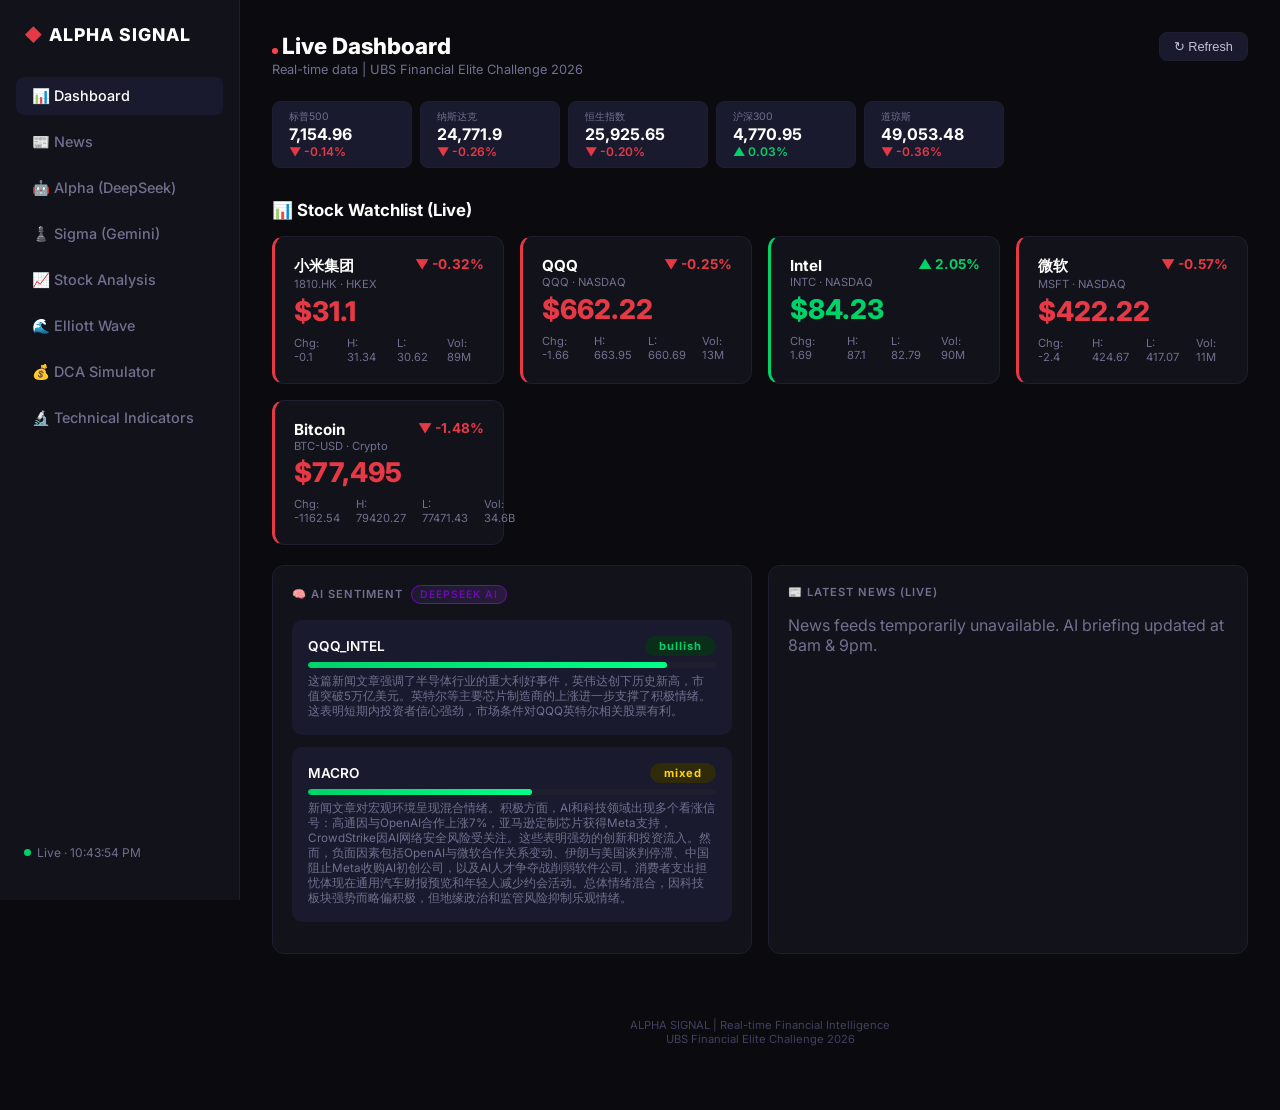
==== commit 34fc245e: "Predict next cycle's waves (1'-5') when current cycle completes at Wave C Made-with: Cursor" ====
--- a/docs/index.html
+++ b/docs/index.html
@@ -915,8 +915,9 @@
 function predictRemainingWaves(waves){
   if(waves.length < 2) return [];
   const labels = ['Start', '1', '2', '3', '4', '5', 'A', 'B', 'C'];
-  const lastIdx = labels.indexOf(waves[waves.length-1].label);
-  if(lastIdx === -1 || lastIdx >= labels.length - 1) return [];
+  const lastWave = waves[waves.length-1];
+  const lastIdx = labels.indexOf(lastWave.label);
+  if(lastIdx === -1) return [];
   
   const dayMs = 24 * 60 * 60 * 1000;
   let avgDays = 30;
@@ -929,6 +930,62 @@
   const w1End = waves[1]?.price;
   const w1Length = w1End !== undefined ? Math.abs(w1End - w1Start) : 0;
   const direction = w1End > w1Start ? 1 : -1;
+  
+  // ===== CASE: Cycle completed (at Wave C) → predict NEW cycle's Wave 1'-5' =====
+  if(lastIdx === 8){
+    const startPrice = lastWave.price;
+    const startDate = lastWave.date;
+    const predictions = [];
+    
+    // After Wave C (correction complete), new impulse begins in original direction
+    const np1 = startPrice + direction * w1Length;
+    predictions.push({
+      label: "1'", 
+      date: new Date(startDate.getTime() + avgDays * dayMs), 
+      price: np1,
+      lo: startPrice + direction * w1Length * 0.618,
+      hi: startPrice + direction * w1Length * 1.382
+    });
+    
+    const np2 = np1 - direction * w1Length * 0.618;
+    predictions.push({
+      label: "2'",
+      date: new Date(predictions[0].date.getTime() + avgDays * 0.7 * dayMs),
+      price: np2,
+      lo: np1 - direction * w1Length * 0.786,
+      hi: np1 - direction * w1Length * 0.500
+    });
+    
+    const np3 = np2 + direction * w1Length * 1.618;
+    predictions.push({
+      label: "3'",
+      date: new Date(predictions[1].date.getTime() + avgDays * 1.5 * dayMs),
+      price: np3,
+      lo: np2 + direction * w1Length * 1.000,
+      hi: np2 + direction * w1Length * 2.618
+    });
+    
+    const w3pLength = Math.abs(np3 - np2);
+    const np4 = np3 - direction * w3pLength * 0.382;
+    predictions.push({
+      label: "4'",
+      date: new Date(predictions[2].date.getTime() + avgDays * 0.7 * dayMs),
+      price: np4,
+      lo: np3 - direction * w3pLength * 0.500,
+      hi: np3 - direction * w3pLength * 0.236
+    });
+    
+    const np5 = np4 + direction * w1Length;
+    predictions.push({
+      label: "5'",
+      date: new Date(predictions[3].date.getTime() + avgDays * dayMs),
+      price: np5,
+      lo: np4 + direction * w1Length * 0.618,
+      hi: np4 + direction * w1Length * 1.618
+    });
+    
+    return predictions;
+  }
   
   const predictions = [];
   let prevDate = waves[waves.length-1].date;
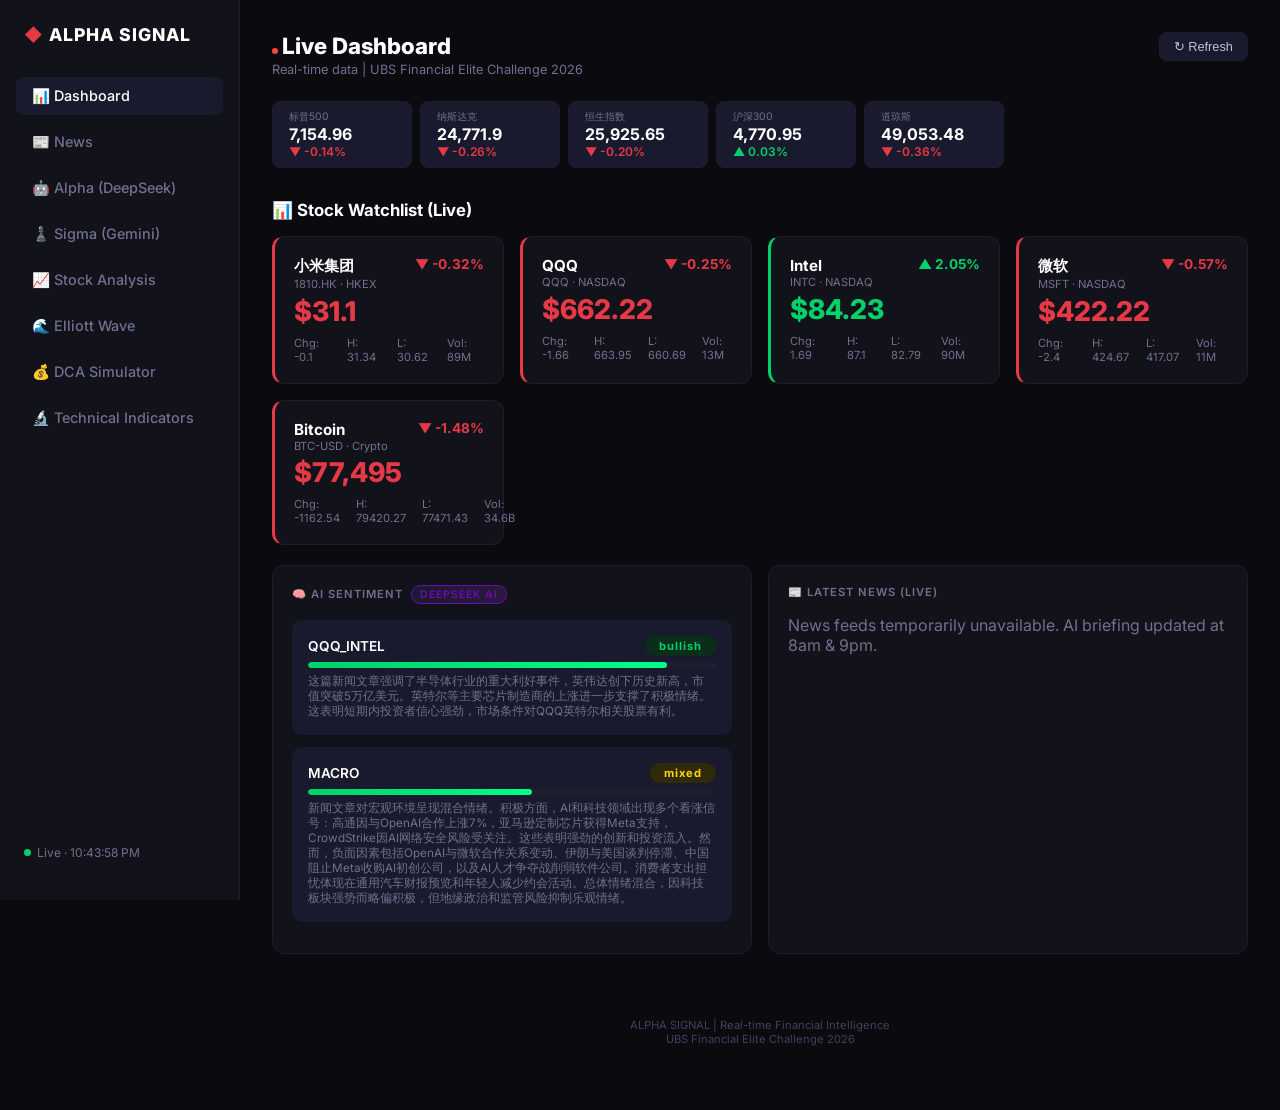
==== commit 75287778: "Add Elliott Wave validation: 4 classical rules + smart re-labeling Made-with: Cursor" ====
--- a/docs/index.html
+++ b/docs/index.html
@@ -904,11 +904,107 @@
   return pivots;
 }
 
-// Label pivots with Elliott Wave labels (1-5 + ABC) - takes last 8 pivots
+// Validate Elliott Wave rules and return list of violations
+function validateElliottWave(waves){
+  if(waves.length < 4) return {valid: true, issues: [], score: 0};
+  const issues = [];
+  let score = 100;
+  
+  // Get prices for each wave end
+  const p = i => waves[i]?.price;
+  const w1Move = p(1) - p(0);
+  const direction = w1Move > 0 ? 1 : -1;
+  
+  // RULE 0: Alternating directions
+  if(waves.length >= 3){
+    const w2Move = p(2) - p(1);
+    if(Math.sign(w2Move) === Math.sign(w1Move)){ issues.push('Wave 2 should be opposite Wave 1'); score -= 50; }
+  }
+  if(waves.length >= 4){
+    const w3Move = p(3) - p(2);
+    if(Math.sign(w3Move) !== Math.sign(w1Move)){ issues.push('Wave 3 should be same direction as Wave 1'); score -= 50; }
+  }
+  if(waves.length >= 5){
+    const w4Move = p(4) - p(3);
+    if(Math.sign(w4Move) === Math.sign(w1Move)){ issues.push('Wave 4 should be opposite Wave 1'); score -= 50; }
+  }
+  if(waves.length >= 6){
+    const w5Move = p(5) - p(4);
+    if(Math.sign(w5Move) !== Math.sign(w1Move)){ issues.push('Wave 5 should be same direction as Wave 1'); score -= 50; }
+  }
+  
+  // RULE 1: Wave 2 cannot retrace 100% of Wave 1
+  if(waves.length >= 3){
+    if(direction > 0 && p(2) < p(0)) { issues.push(`❌ Wave 2 (${p(2).toFixed(2)}) below Wave 1 start (${p(0).toFixed(2)}) - retracement >100%`); score -= 100; }
+    if(direction < 0 && p(2) > p(0)) { issues.push(`❌ Wave 2 above Wave 1 start - retracement >100%`); score -= 100; }
+  }
+  
+  // RULE 2: Wave 3 cannot be the shortest
+  if(waves.length >= 6){
+    const len1 = Math.abs(p(1) - p(0));
+    const len3 = Math.abs(p(3) - p(2));
+    const len5 = Math.abs(p(5) - p(4));
+    if(len3 < len1 && len3 < len5){
+      issues.push(`❌ Wave 3 (${len3.toFixed(2)}) is shortest! Must NOT be shortest among W1=${len1.toFixed(2)}, W3=${len3.toFixed(2)}, W5=${len5.toFixed(2)}`);
+      score -= 100;
+    }
+    // Bonus: Wave 3 is ideally longest (1.618x W1)
+    const ratio3to1 = len3 / len1;
+    if(ratio3to1 >= 1.0 && ratio3to1 <= 3.0){
+      score += 20 - Math.abs(ratio3to1 - 1.618) * 10;
+    }
+  }
+  
+  // RULE 3: Wave 4 cannot enter Wave 1's price territory
+  if(waves.length >= 5){
+    if(direction > 0 && p(4) < p(1)){
+      issues.push(`❌ Wave 4 low (${p(4).toFixed(2)}) entered Wave 1 territory (${p(1).toFixed(2)}) - INVALID impulse`);
+      score -= 100;
+    }
+    if(direction < 0 && p(4) > p(1)){
+      issues.push(`❌ Wave 4 entered Wave 1 territory - INVALID impulse`);
+      score -= 100;
+    }
+  }
+  
+  return {valid: issues.length === 0, issues, score};
+}
+
+// Try multiple starting positions to find the most valid Elliott Wave labeling
 function labelWaves(pivots){
-  const recent = pivots.slice(-9);
   const labels = ['Start', '1', '2', '3', '4', '5', 'A', 'B', 'C'];
-  return recent.map((p, i) => ({...p, label: labels[i] || ''}));
+  if(pivots.length < 4) return pivots.map((p,i)=>({...p, label: labels[i] || ''}));
+  
+  let bestScore = -Infinity;
+  let bestWaves = null;
+  let bestValidation = null;
+  
+  // Try different starting positions: from the most recent 9 pivots back to ~15 pivots ago
+  const maxStart = Math.max(0, pivots.length - 15);
+  const minStart = Math.max(0, pivots.length - 9);
+  
+  for(let startIdx = minStart; startIdx >= maxStart; startIdx--){
+    const slice = pivots.slice(startIdx, startIdx + 9);
+    if(slice.length < 4) continue;
+    
+    const labeled = slice.map((p, i) => ({...p, label: labels[i] || ''}));
+    const validation = validateElliottWave(labeled);
+    
+    if(validation.score > bestScore){
+      bestScore = validation.score;
+      bestWaves = labeled;
+      bestValidation = validation;
+    }
+    
+    // If we find a fully valid labeling, prefer it
+    if(validation.valid && validation.score > 50) break;
+  }
+  
+  // Attach validation info to first wave for later use
+  if(bestWaves && bestValidation){
+    bestWaves[0]._validation = bestValidation;
+  }
+  return bestWaves || pivots.slice(-9).map((p,i)=>({...p, label: labels[i] || ''}));
 }
 
 // Predict ALL remaining Elliott Waves based on Fibonacci ratios
@@ -1179,6 +1275,22 @@
   
   const positionText = wavePositions[lastWave.label] || 'Unknown wave position';
   const ret_5 = ((currentPrice - waves[5]?.price) / waves[5]?.price * 100).toFixed(2);
+  const validation = waves[0]._validation;
+  
+  let validationHtml = '';
+  if(validation){
+    if(validation.valid){
+      validationHtml = `<div style="margin-top:.6rem;padding:.5rem .7rem;background:rgba(0,210,106,0.1);border-left:3px solid var(--green);border-radius:6px;font-size:.78rem">✅ <strong style="color:var(--green)">Valid Elliott Wave</strong> — All 4 rules satisfied (Score: ${validation.score})</div>`;
+    } else {
+      validationHtml = `<div style="margin-top:.6rem;padding:.5rem .7rem;background:rgba(230,57,70,0.1);border-left:3px solid var(--red);border-radius:6px;font-size:.78rem">
+        <strong style="color:var(--red)">⚠️ Elliott Rules Violated</strong> (Score: ${validation.score})
+        <ul style="margin:.3rem 0 0 1rem;padding:0;color:var(--txt2)">
+          ${validation.issues.map(i=>`<li style="margin:2px 0">${i}</li>`).join('')}
+        </ul>
+        <div style="margin-top:.4rem;color:var(--muted);font-size:.72rem">⚡ This may not be a clean impulse - try lower sensitivity or longer period for cleaner pattern.</div>
+      </div>`;
+    }
+  }
   
   document.getElementById('wave-position').innerHTML = `
     <div style="margin-bottom:1rem"><strong style="color:var(--yellow);font-size:1.1rem">Currently in: Wave ${lastWave.label}</strong></div>
@@ -1188,6 +1300,7 @@
       Wave 5 Peak/Trough: <strong>$${waves[5]?.price.toFixed(2) || 'N/A'}</strong><br>
       Distance from Wave 5: <strong style="color:${ret_5>=0?'var(--green)':'var(--red)'}">${ret_5}%</strong>
     </div>
+    ${validationHtml}
   `;
   
   if(predictions.length > 0){
